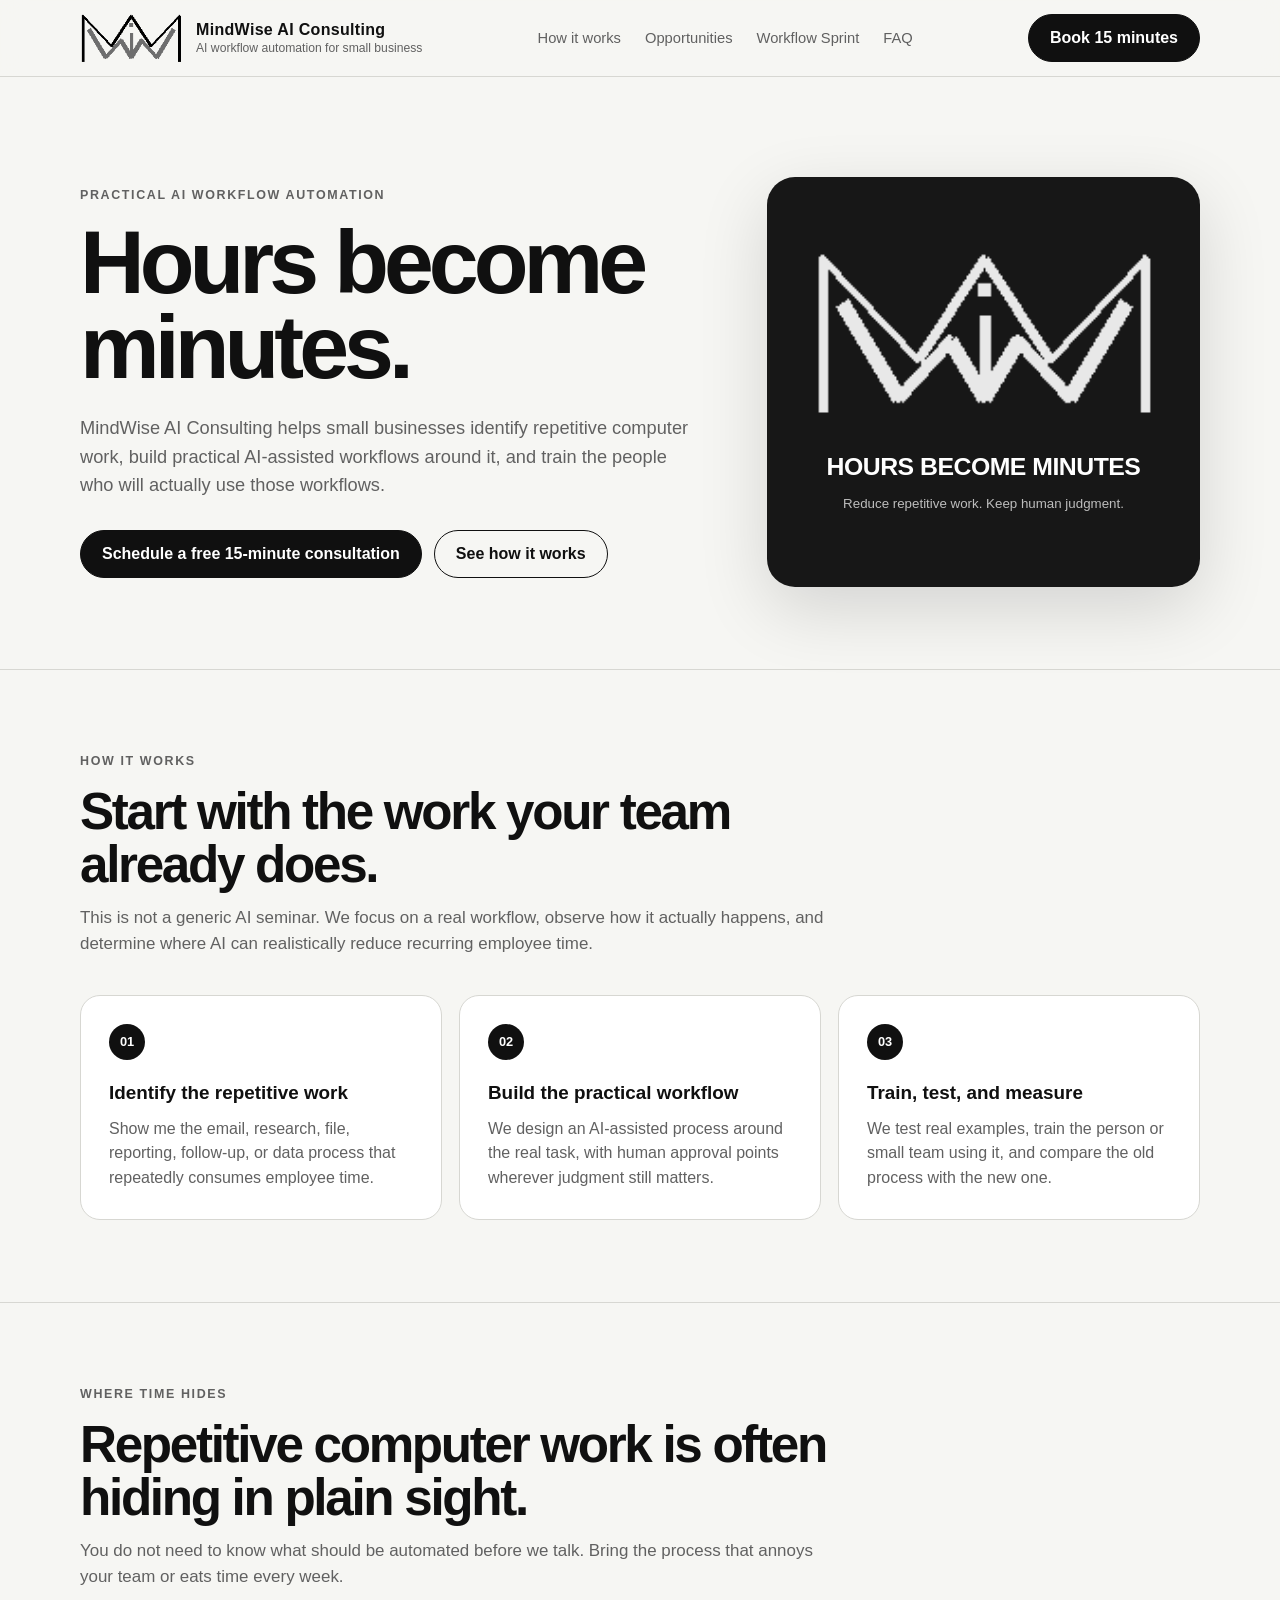
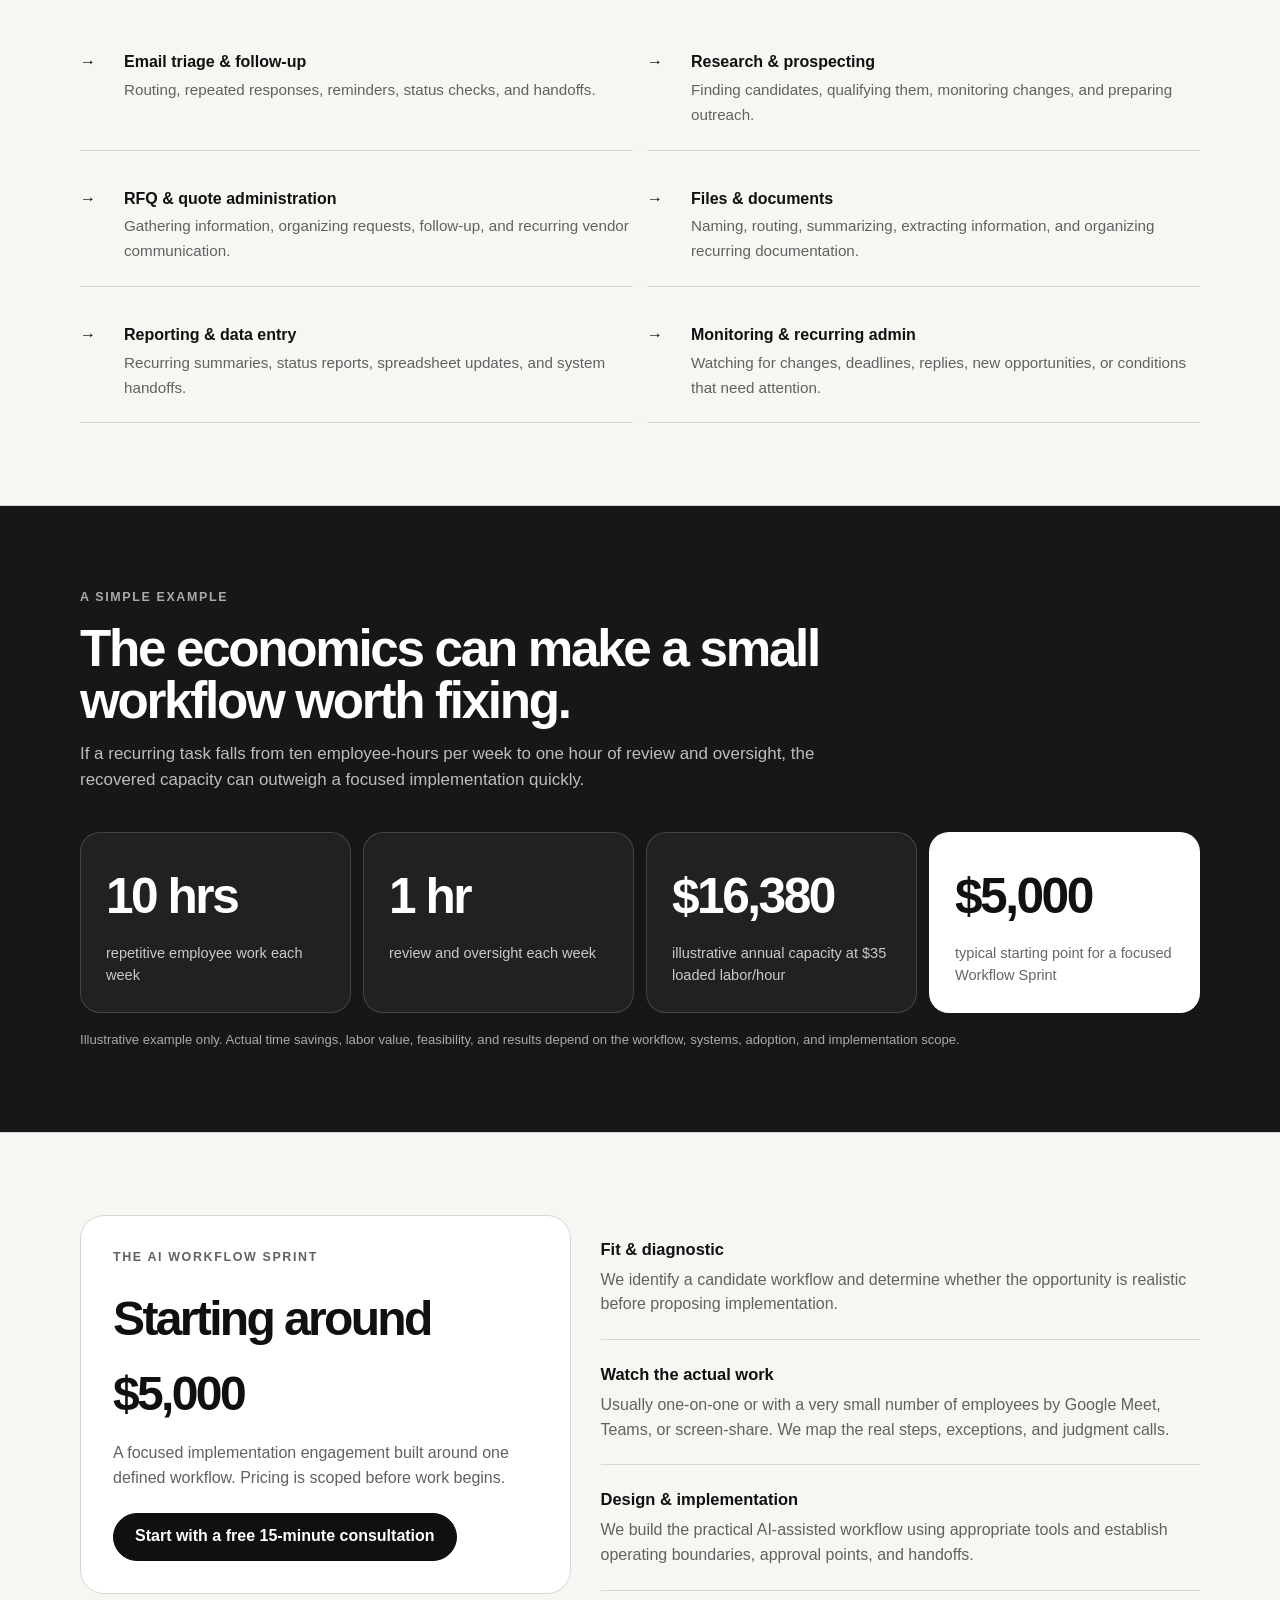
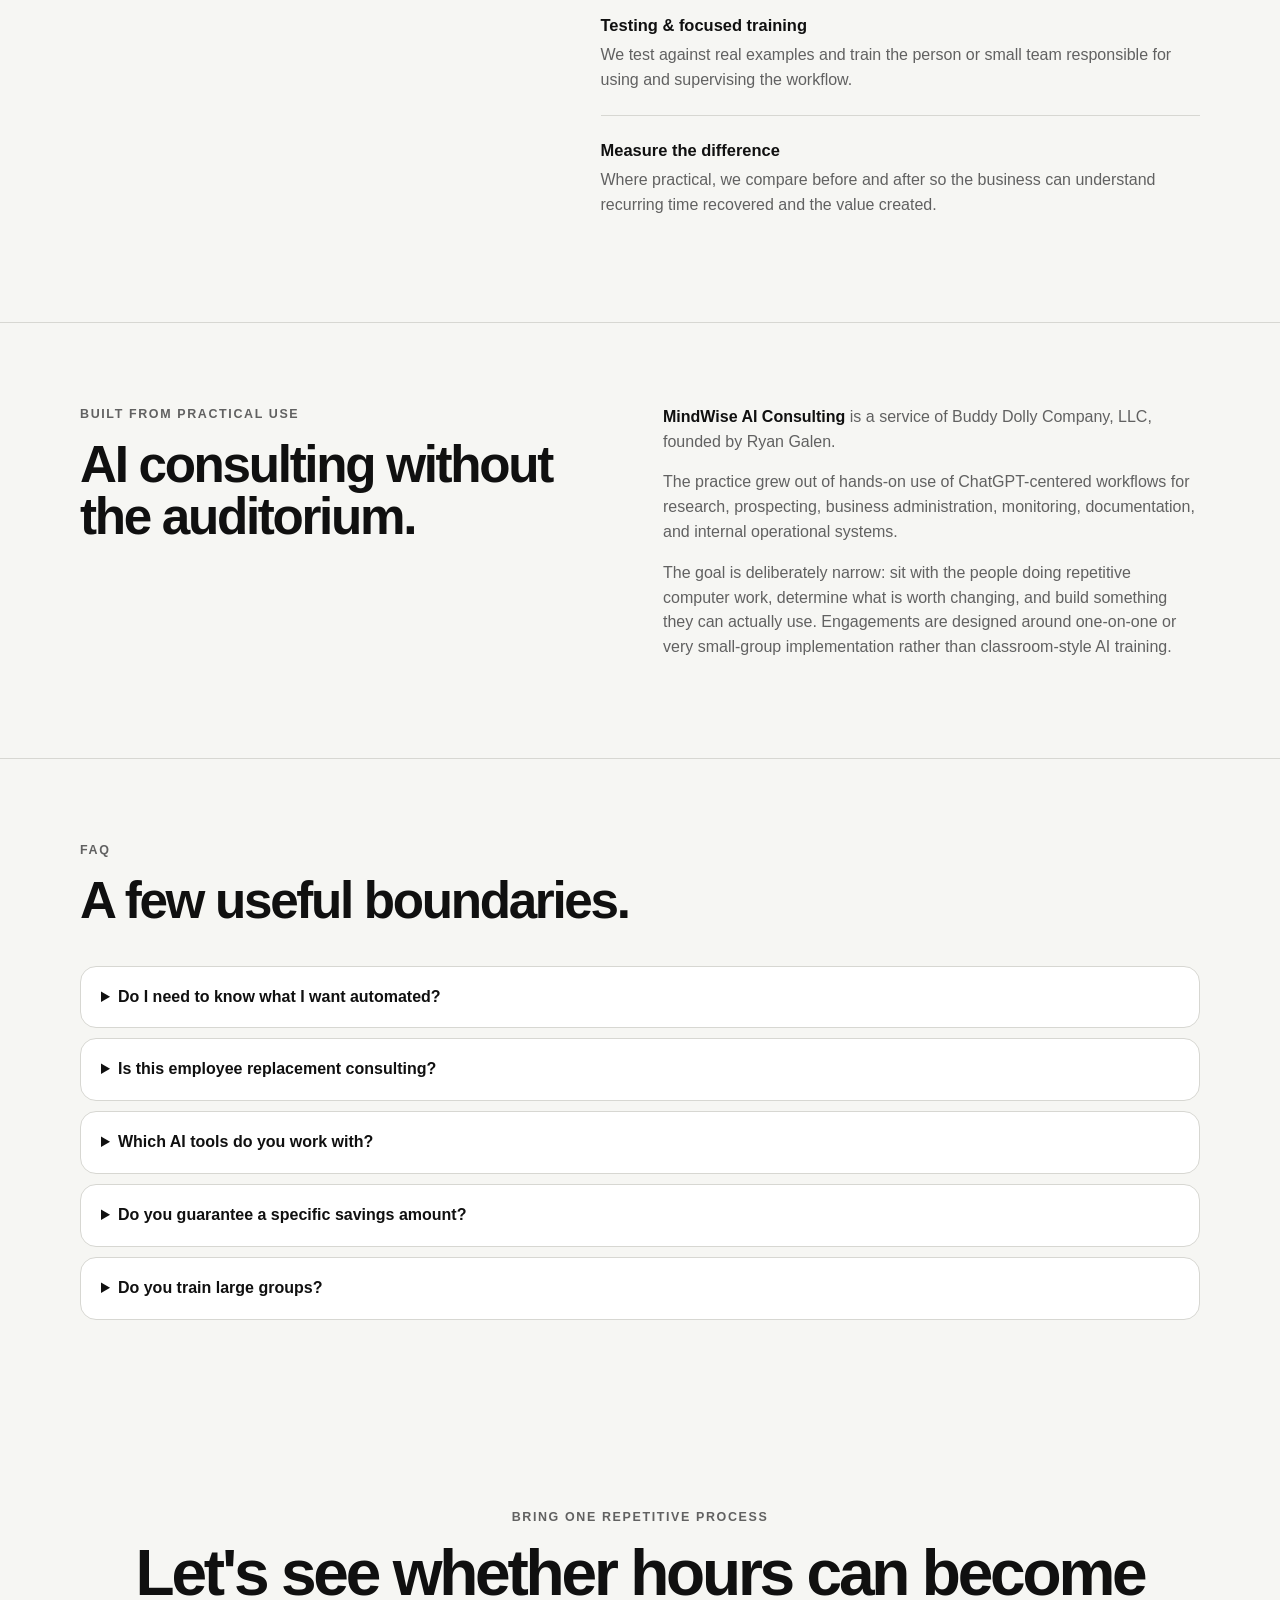
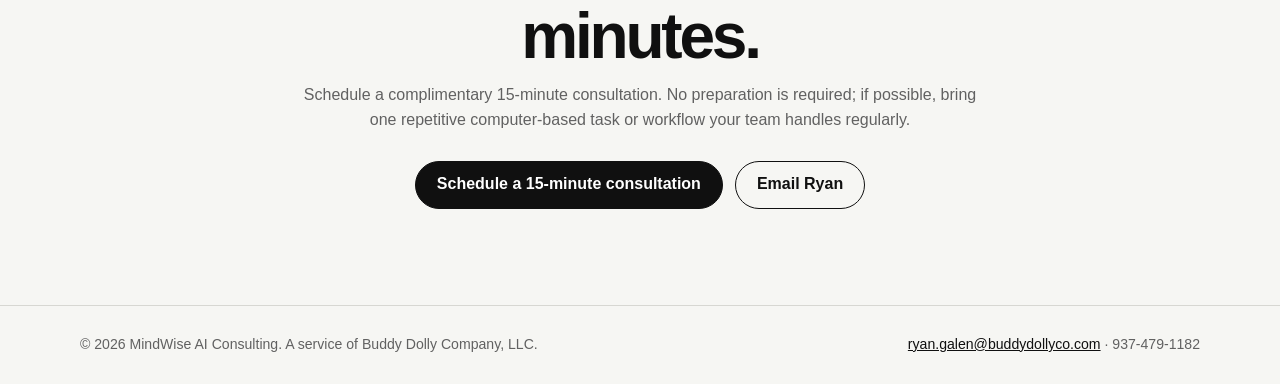
==== mindwise/index.html @ e7e7462f "Add MindWise AI Consulting landing page" ====
<!DOCTYPE html>
<html lang="en">
<head>
  <meta charset="UTF-8" />
  <meta name="viewport" content="width=device-width, initial-scale=1.0" />
  <title>MindWise AI Consulting | AI Workflow Automation</title>
  <meta name="description" content="MindWise AI Consulting helps small businesses reduce time spent on repetitive computer work with practical AI-assisted workflows, one-on-one implementation, and focused training." />
  <meta name="robots" content="index,follow" />
  <link rel="canonical" href="https://buddydollyco.com/mindwise/" />
  <style>
    :root {
      --bg: #f6f6f3;
      --paper: #ffffff;
      --ink: #101010;
      --muted: #616161;
      --soft: #ecece8;
      --line: #d7d7d2;
      --dark: #171717;
      --max: 1120px;
    }

    * { box-sizing: border-box; margin: 0; padding: 0; }
    html { scroll-behavior: smooth; }
    body {
      font-family: Arial, Helvetica, sans-serif;
      background: var(--bg);
      color: var(--ink);
      line-height: 1.55;
    }
    a { color: inherit; }
    .container { width: min(92%, var(--max)); margin: 0 auto; }

    header {
      position: sticky;
      top: 0;
      z-index: 20;
      background: rgba(246,246,243,.93);
      backdrop-filter: blur(12px);
      border-bottom: 1px solid var(--line);
    }
    .nav {
      min-height: 76px;
      display: flex;
      align-items: center;
      justify-content: space-between;
      gap: 28px;
    }
    .brand {
      display: flex;
      align-items: center;
      gap: 14px;
      text-decoration: none;
    }
    .brand img { width: 102px; height: auto; display: block; }
    .brand-copy { line-height: 1.08; }
    .brand-copy strong { display: block; font-size: 1rem; letter-spacing: .02em; }
    .brand-copy span { color: var(--muted); font-size: .76rem; }
    nav { display: flex; gap: 24px; align-items: center; }
    nav a { text-decoration: none; color: var(--muted); font-size: .92rem; }
    nav a:hover { color: var(--ink); }

    .button {
      display: inline-flex;
      align-items: center;
      justify-content: center;
      min-height: 48px;
      padding: 0 21px;
      border-radius: 999px;
      text-decoration: none;
      font-weight: 700;
      border: 1px solid var(--ink);
      transition: .18s ease;
    }
    .button.primary { background: var(--ink); color: #fff; }
    .button.primary:hover { background: #303030; }
    .button.secondary { background: transparent; color: var(--ink); }
    .button.secondary:hover { background: var(--soft); }

    .hero { padding: 100px 0 82px; }
    .hero-grid {
      display: grid;
      grid-template-columns: 1.18fr .82fr;
      gap: 64px;
      align-items: center;
    }
    .eyebrow {
      text-transform: uppercase;
      letter-spacing: .13em;
      font-size: .78rem;
      font-weight: 800;
      color: var(--muted);
      margin-bottom: 15px;
    }
    h1 {
      font-size: clamp(3rem, 7vw, 6.2rem);
      line-height: .95;
      letter-spacing: -.055em;
      max-width: 850px;
      margin-bottom: 24px;
    }
    .hero-copy {
      font-size: 1.14rem;
      color: var(--muted);
      max-width: 690px;
      margin-bottom: 31px;
    }
    .actions { display: flex; gap: 12px; flex-wrap: wrap; }

    .mark-panel {
      background: var(--dark);
      border-radius: 28px;
      min-height: 410px;
      display: flex;
      flex-direction: column;
      justify-content: center;
      align-items: center;
      padding: 46px;
      color: white;
      text-align: center;
      box-shadow: 0 22px 70px rgba(0,0,0,.14);
    }
    .mark-panel img {
      width: min(100%, 360px);
      filter: brightness(0) invert(1);
      opacity: .9;
      margin-bottom: 28px;
    }
    .mark-panel .tagline { font-size: 1.55rem; font-weight: 800; letter-spacing: -.02em; }
    .mark-panel small { margin-top: 8px; color: #bdbdbd; }

    section { padding: 82px 0; border-top: 1px solid var(--line); }
    .section-head { max-width: 760px; margin-bottom: 38px; }
    .section-head h2 {
      font-size: clamp(2rem, 4vw, 3.55rem);
      line-height: 1.02;
      letter-spacing: -.045em;
      margin-bottom: 14px;
    }
    .section-head p { color: var(--muted); font-size: 1.06rem; }

    .cards { display: grid; grid-template-columns: repeat(3, 1fr); gap: 17px; }
    .card {
      background: var(--paper);
      border: 1px solid var(--line);
      border-radius: 20px;
      padding: 28px;
    }
    .num {
      display: inline-flex;
      width: 36px;
      height: 36px;
      align-items: center;
      justify-content: center;
      border-radius: 50%;
      background: var(--ink);
      color: #fff;
      font-size: .8rem;
      font-weight: 800;
      margin-bottom: 18px;
    }
    .card h3 { font-size: 1.18rem; margin-bottom: 9px; }
    .card p { color: var(--muted); }

    .workflow-grid { display: grid; grid-template-columns: repeat(2, 1fr); gap: 14px; }
    .workflow-item {
      padding: 22px 0;
      border-bottom: 1px solid var(--line);
      display: grid;
      grid-template-columns: 32px 1fr;
      gap: 12px;
    }
    .workflow-item strong { display: block; margin-bottom: 3px; }
    .workflow-item span { color: var(--muted); font-size: .95rem; }

    .roi {
      background: var(--dark);
      color: #fff;
    }
    .roi .section-head p { color: #bdbdbd; }
    .roi-grid { display: grid; grid-template-columns: repeat(4, 1fr); gap: 12px; }
    .metric {
      border: 1px solid rgba(255,255,255,.16);
      background: rgba(255,255,255,.045);
      border-radius: 20px;
      padding: 25px;
    }
    .metric .big { font-size: clamp(2rem, 4vw, 3.1rem); font-weight: 800; letter-spacing: -.05em; }
    .metric .label { color: #c9c9c9; margin-top: 7px; font-size: .91rem; }
    .metric.cost { background: #fff; color: #111; }
    .metric.cost .label { color: #666; }
    .roi-note { margin-top: 17px; color: #a9a9a9; font-size: .82rem; }

    .offer-grid { display: grid; grid-template-columns: .9fr 1.1fr; gap: 30px; align-items: start; }
    .price-card {
      background: var(--paper);
      border: 1px solid var(--line);
      border-radius: 24px;
      padding: 32px;
      position: sticky;
      top: 105px;
    }
    .price-card .price { font-size: 3rem; font-weight: 800; letter-spacing: -.055em; }
    .price-card p { color: var(--muted); margin: 10px 0 22px; }
    .deliverables { display: grid; gap: 0; }
    .deliverable { padding: 22px 0; border-bottom: 1px solid var(--line); }
    .deliverable:last-child { border-bottom: 0; }
    .deliverable h3 { font-size: 1.03rem; margin-bottom: 5px; }
    .deliverable p { color: var(--muted); }

    .about {
      display: grid;
      grid-template-columns: 1fr 1fr;
      gap: 46px;
      align-items: start;
    }
    .about p { color: var(--muted); margin-bottom: 16px; }
    .about strong { color: var(--ink); }

    details {
      background: var(--paper);
      border: 1px solid var(--line);
      border-radius: 16px;
      padding: 18px 20px;
      margin-bottom: 10px;
    }
    summary { cursor: pointer; font-weight: 700; }
    details p { color: var(--muted); padding-top: 12px; }

    .cta {
      text-align: center;
      padding: 96px 0;
    }
    .cta h2 {
      font-size: clamp(2.5rem, 5vw, 4.5rem);
      line-height: .98;
      letter-spacing: -.05em;
      margin-bottom: 16px;
    }
    .cta p { color: var(--muted); max-width: 680px; margin: 0 auto 28px; }

    footer {
      border-top: 1px solid var(--line);
      padding: 28px 0;
      color: var(--muted);
      font-size: .88rem;
    }
    .footer-row { display: flex; justify-content: space-between; gap: 18px; flex-wrap: wrap; }
    .footer-row a { color: var(--ink); }

    @media (max-width: 860px) {
      nav { display: none; }
      .hero-grid, .offer-grid, .about { grid-template-columns: 1fr; }
      .cards { grid-template-columns: 1fr; }
      .workflow-grid { grid-template-columns: 1fr; }
      .roi-grid { grid-template-columns: repeat(2,1fr); }
      .mark-panel { min-height: 300px; }
      .price-card { position: static; }
    }
    @media (max-width: 520px) {
      .brand img { width: 82px; }
      .brand-copy span { display: none; }
      .hero { padding-top: 68px; }
      .roi-grid { grid-template-columns: 1fr; }
    }
  </style>
</head>
<body>
  <header>
    <div class="container nav">
      <a class="brand" href="#top" aria-label="MindWise AI Consulting home">
        <img src="mindwise-signature-logo.png" alt="MindWise AI logo" />
        <span class="brand-copy"><strong>MindWise AI Consulting</strong><span>AI workflow automation for small business</span></span>
      </a>
      <nav aria-label="MindWise navigation">
        <a href="#how">How it works</a>
        <a href="#opportunities">Opportunities</a>
        <a href="#sprint">Workflow Sprint</a>
        <a href="#faq">FAQ</a>
      </nav>
      <a class="button primary" href="https://calendar.app.google/QJQ5iY7KBze9aMEN8">Book 15 minutes</a>
    </div>
  </header>

  <main id="top">
    <div class="hero">
      <div class="container hero-grid">
        <div>
          <div class="eyebrow">Practical AI workflow automation</div>
          <h1>Hours become minutes.</h1>
          <p class="hero-copy">
            MindWise AI Consulting helps small businesses identify repetitive computer work, build practical AI-assisted workflows around it, and train the people who will actually use those workflows.
          </p>
          <div class="actions">
            <a class="button primary" href="https://calendar.app.google/QJQ5iY7KBze9aMEN8">Schedule a free 15-minute consultation</a>
            <a class="button secondary" href="#how">See how it works</a>
          </div>
        </div>
        <aside class="mark-panel" aria-label="MindWise brand statement">
          <img src="mindwise-signature-logo.png" alt="MindWise geometric mark" />
          <div class="tagline">HOURS BECOME MINUTES</div>
          <small>Reduce repetitive work. Keep human judgment.</small>
        </aside>
      </div>
    </div>

    <section id="how">
      <div class="container">
        <div class="section-head">
          <div class="eyebrow">How it works</div>
          <h2>Start with the work your team already does.</h2>
          <p>This is not a generic AI seminar. We focus on a real workflow, observe how it actually happens, and determine where AI can realistically reduce recurring employee time.</p>
        </div>
        <div class="cards">
          <article class="card">
            <span class="num">01</span>
            <h3>Identify the repetitive work</h3>
            <p>Show me the email, research, file, reporting, follow-up, or data process that repeatedly consumes employee time.</p>
          </article>
          <article class="card">
            <span class="num">02</span>
            <h3>Build the practical workflow</h3>
            <p>We design an AI-assisted process around the real task, with human approval points wherever judgment still matters.</p>
          </article>
          <article class="card">
            <span class="num">03</span>
            <h3>Train, test, and measure</h3>
            <p>We test real examples, train the person or small team using it, and compare the old process with the new one.</p>
          </article>
        </div>
      </div>
    </section>

    <section id="opportunities">
      <div class="container">
        <div class="section-head">
          <div class="eyebrow">Where time hides</div>
          <h2>Repetitive computer work is often hiding in plain sight.</h2>
          <p>You do not need to know what should be automated before we talk. Bring the process that annoys your team or eats time every week.</p>
        </div>
        <div class="workflow-grid">
          <div class="workflow-item"><b>→</b><div><strong>Email triage & follow-up</strong><span>Routing, repeated responses, reminders, status checks, and handoffs.</span></div></div>
          <div class="workflow-item"><b>→</b><div><strong>Research & prospecting</strong><span>Finding candidates, qualifying them, monitoring changes, and preparing outreach.</span></div></div>
          <div class="workflow-item"><b>→</b><div><strong>RFQ & quote administration</strong><span>Gathering information, organizing requests, follow-up, and recurring vendor communication.</span></div></div>
          <div class="workflow-item"><b>→</b><div><strong>Files & documents</strong><span>Naming, routing, summarizing, extracting information, and organizing recurring documentation.</span></div></div>
          <div class="workflow-item"><b>→</b><div><strong>Reporting & data entry</strong><span>Recurring summaries, status reports, spreadsheet updates, and system handoffs.</span></div></div>
          <div class="workflow-item"><b>→</b><div><strong>Monitoring & recurring admin</strong><span>Watching for changes, deadlines, replies, new opportunities, or conditions that need attention.</span></div></div>
        </div>
      </div>
    </section>

    <section class="roi" aria-label="Illustrative workflow economics">
      <div class="container">
        <div class="section-head">
          <div class="eyebrow" style="color:#aaa">A simple example</div>
          <h2>The economics can make a small workflow worth fixing.</h2>
          <p>If a recurring task falls from ten employee-hours per week to one hour of review and oversight, the recovered capacity can outweigh a focused implementation quickly.</p>
        </div>
        <div class="roi-grid">
          <div class="metric"><div class="big">10 hrs</div><div class="label">repetitive employee work each week</div></div>
          <div class="metric"><div class="big">1 hr</div><div class="label">review and oversight each week</div></div>
          <div class="metric"><div class="big">$16,380</div><div class="label">illustrative annual capacity at $35 loaded labor/hour</div></div>
          <div class="metric cost"><div class="big">$5,000</div><div class="label">typical starting point for a focused Workflow Sprint</div></div>
        </div>
        <div class="roi-note">Illustrative example only. Actual time savings, labor value, feasibility, and results depend on the workflow, systems, adoption, and implementation scope.</div>
      </div>
    </section>

    <section id="sprint">
      <div class="container offer-grid">
        <div class="price-card">
          <div class="eyebrow">The AI Workflow Sprint</div>
          <div class="price">Starting around $5,000</div>
          <p>A focused implementation engagement built around one defined workflow. Pricing is scoped before work begins.</p>
          <a class="button primary" href="https://calendar.app.google/QJQ5iY7KBze9aMEN8">Start with a free 15-minute consultation</a>
        </div>
        <div class="deliverables">
          <div class="deliverable"><h3>Fit & diagnostic</h3><p>We identify a candidate workflow and determine whether the opportunity is realistic before proposing implementation.</p></div>
          <div class="deliverable"><h3>Watch the actual work</h3><p>Usually one-on-one or with a very small number of employees by Google Meet, Teams, or screen-share. We map the real steps, exceptions, and judgment calls.</p></div>
          <div class="deliverable"><h3>Design & implementation</h3><p>We build the practical AI-assisted workflow using appropriate tools and establish operating boundaries, approval points, and handoffs.</p></div>
          <div class="deliverable"><h3>Testing & focused training</h3><p>We test against real examples and train the person or small team responsible for using and supervising the workflow.</p></div>
          <div class="deliverable"><h3>Measure the difference</h3><p>Where practical, we compare before and after so the business can understand recurring time recovered and the value created.</p></div>
        </div>
      </div>
    </section>

    <section>
      <div class="container about">
        <div class="section-head">
          <div class="eyebrow">Built from practical use</div>
          <h2>AI consulting without the auditorium.</h2>
        </div>
        <div>
          <p><strong>MindWise AI Consulting</strong> is a service of Buddy Dolly Company, LLC, founded by Ryan Galen.</p>
          <p>The practice grew out of hands-on use of ChatGPT-centered workflows for research, prospecting, business administration, monitoring, documentation, and internal operational systems.</p>
          <p>The goal is deliberately narrow: sit with the people doing repetitive computer work, determine what is worth changing, and build something they can actually use. Engagements are designed around one-on-one or very small-group implementation rather than classroom-style AI training.</p>
        </div>
      </div>
    </section>

    <section id="faq">
      <div class="container">
        <div class="section-head">
          <div class="eyebrow">FAQ</div>
          <h2>A few useful boundaries.</h2>
        </div>
        <details><summary>Do I need to know what I want automated?</summary><p>No. A good starting point is simply a recurring computer-based task that consumes more employee time than it should. The initial consultation is meant to determine whether there is a realistic opportunity.</p></details>
        <details><summary>Is this employee replacement consulting?</summary><p>The focus is reducing repetitive computer work and recovering employee capacity. Human judgment, approvals, relationship management, and exception handling stay with people wherever they are needed.</p></details>
        <details><summary>Which AI tools do you work with?</summary><p>Current implementations are centered on ChatGPT and compatible business tools. Fit depends on your existing systems, access, security requirements, and the workflow itself.</p></details>
        <details><summary>Do you guarantee a specific savings amount?</summary><p>No. Any savings or ROI examples are illustrative until an actual workflow is observed and measured. Feasibility and results vary by process, software, adoption, and business conditions.</p></details>
        <details><summary>Do you train large groups?</summary><p>That is not the current service model. MindWise engagements are designed around hands-on implementation with an owner, department lead, individual employee, or very small team.</p></details>
      </div>
    </section>

    <div class="cta">
      <div class="container">
        <div class="eyebrow">Bring one repetitive process</div>
        <h2>Let's see whether hours can become minutes.</h2>
        <p>Schedule a complimentary 15-minute consultation. No preparation is required; if possible, bring one repetitive computer-based task or workflow your team handles regularly.</p>
        <div class="actions" style="justify-content:center">
          <a class="button primary" href="https://calendar.app.google/QJQ5iY7KBze9aMEN8">Schedule a 15-minute consultation</a>
          <a class="button secondary" href="mailto:ryan.galen@buddydollyco.com?subject=MindWise%20AI%20Consultation">Email Ryan</a>
        </div>
      </div>
    </div>
  </main>

  <footer>
    <div class="container footer-row">
      <span>© 2026 MindWise AI Consulting. A service of Buddy Dolly Company, LLC.</span>
      <span><a href="mailto:ryan.galen@buddydollyco.com">ryan.galen@buddydollyco.com</a> · 937-479-1182</span>
    </div>
  </footer>
</body>
</html>
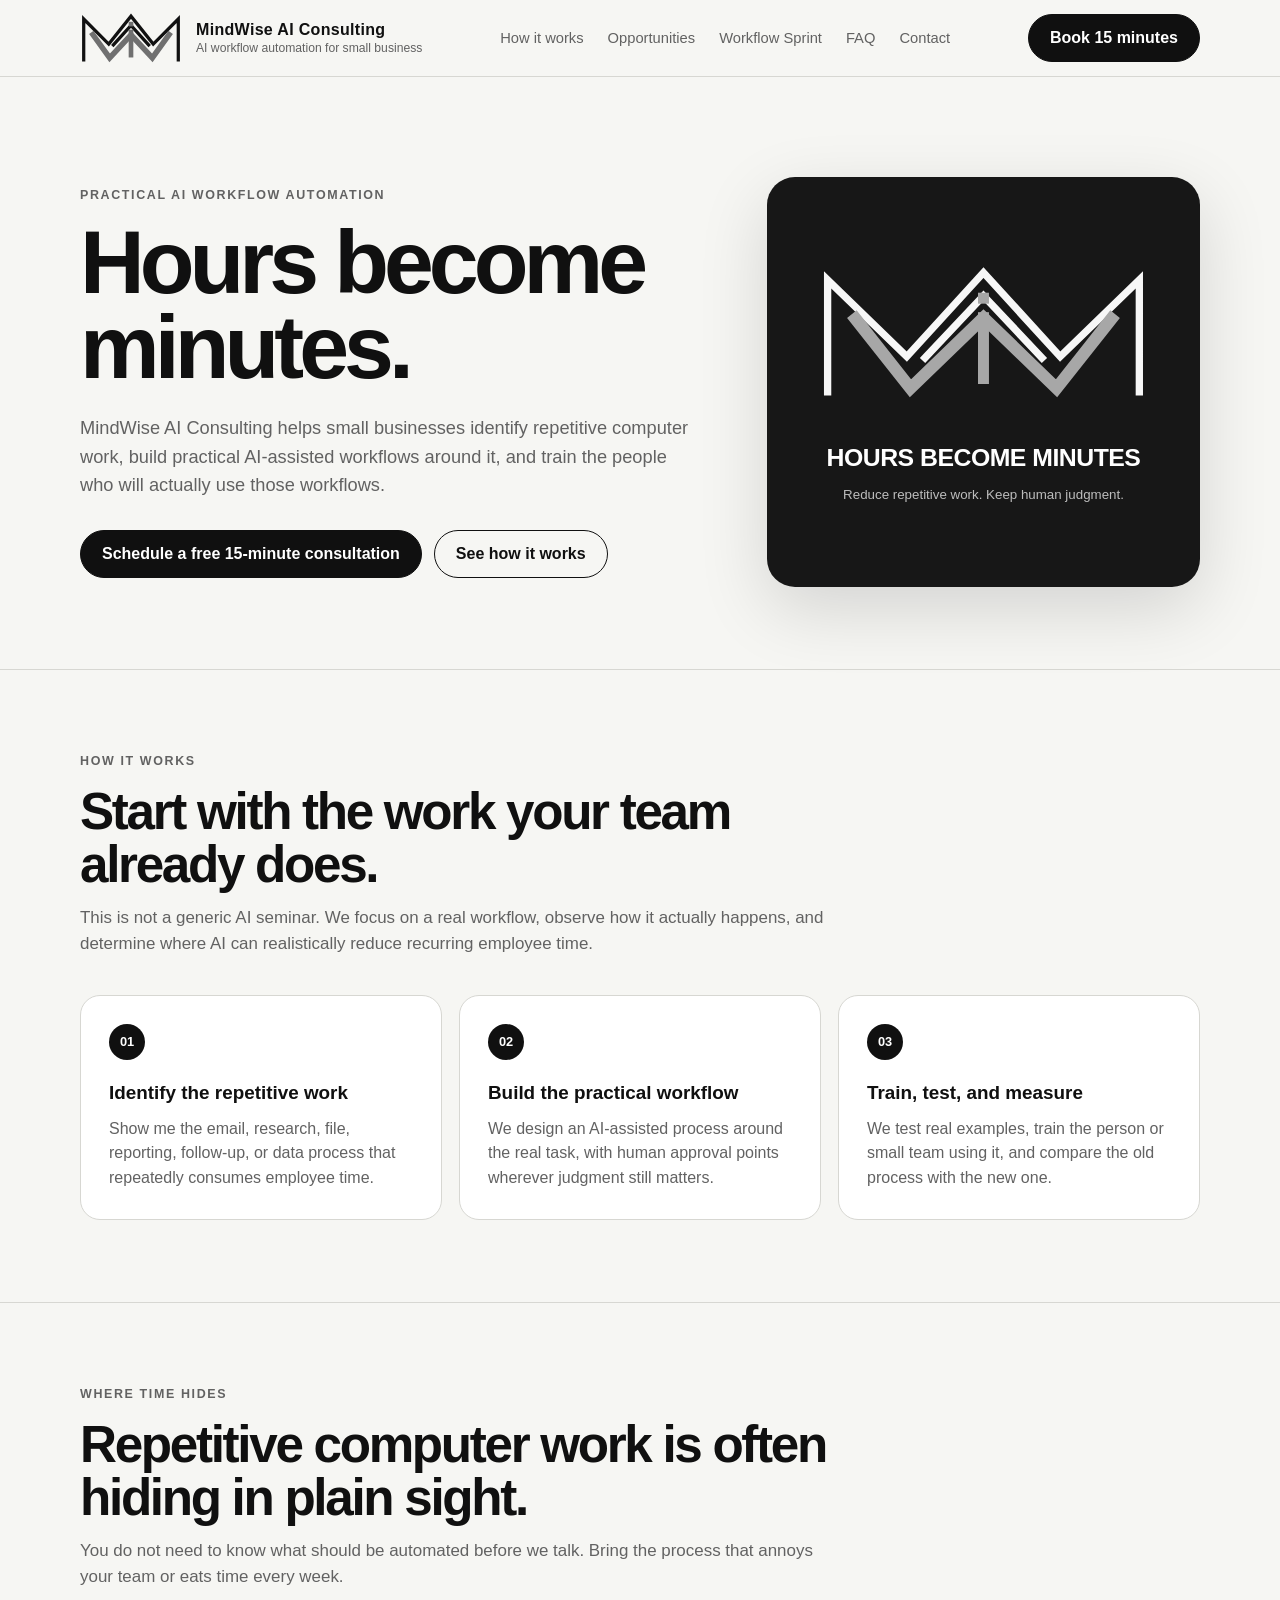
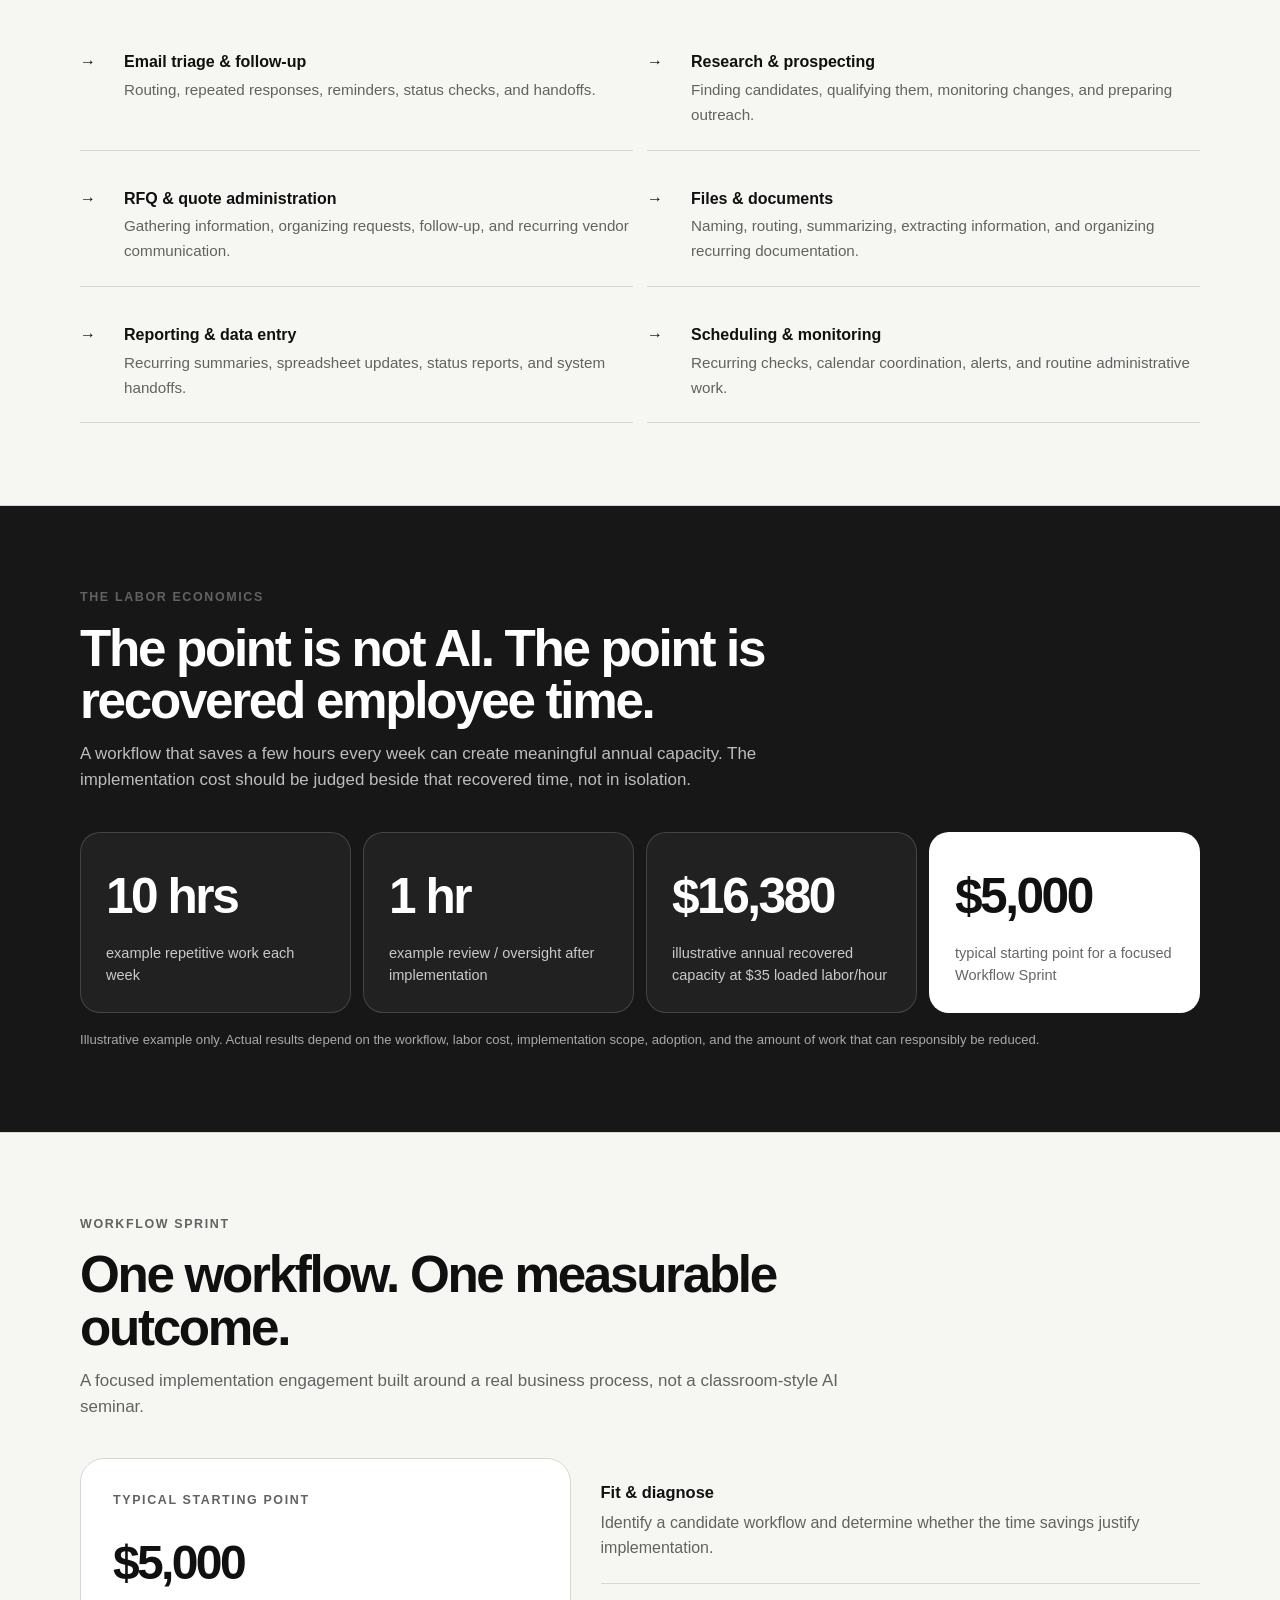
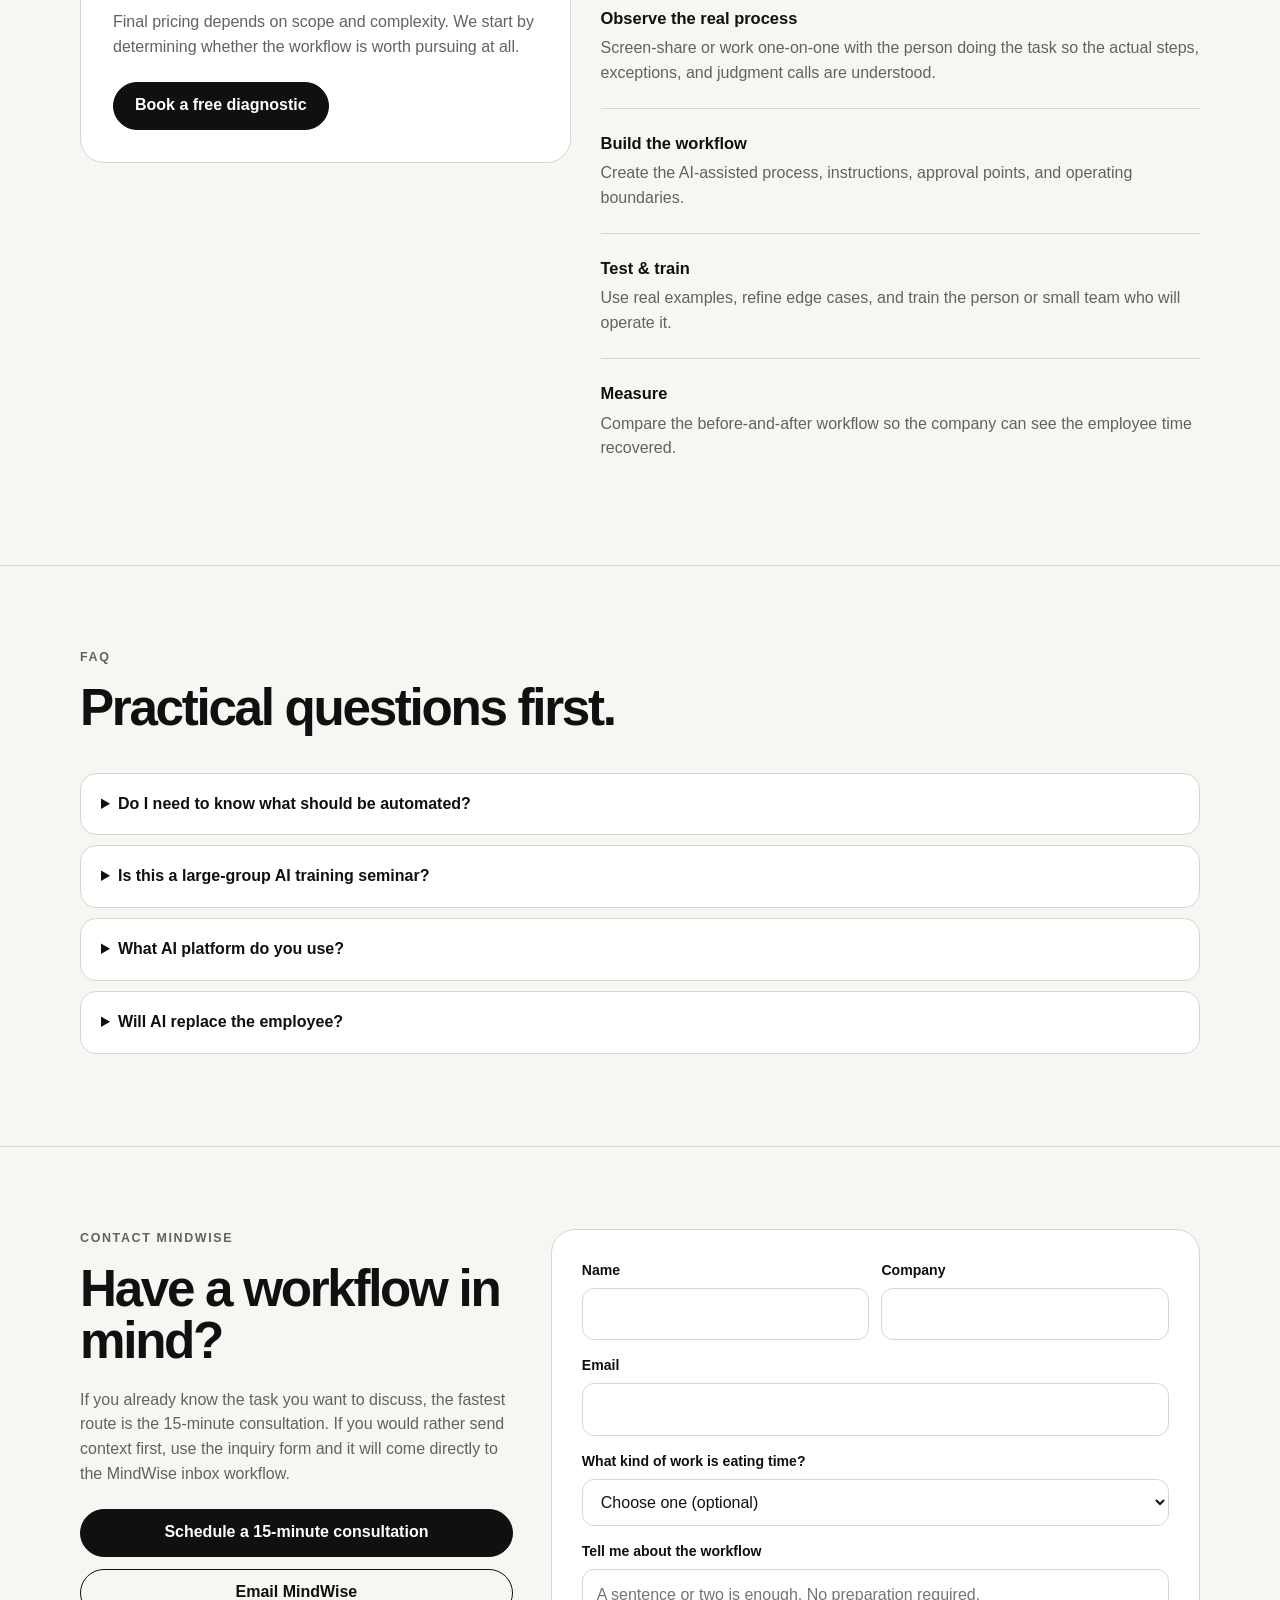
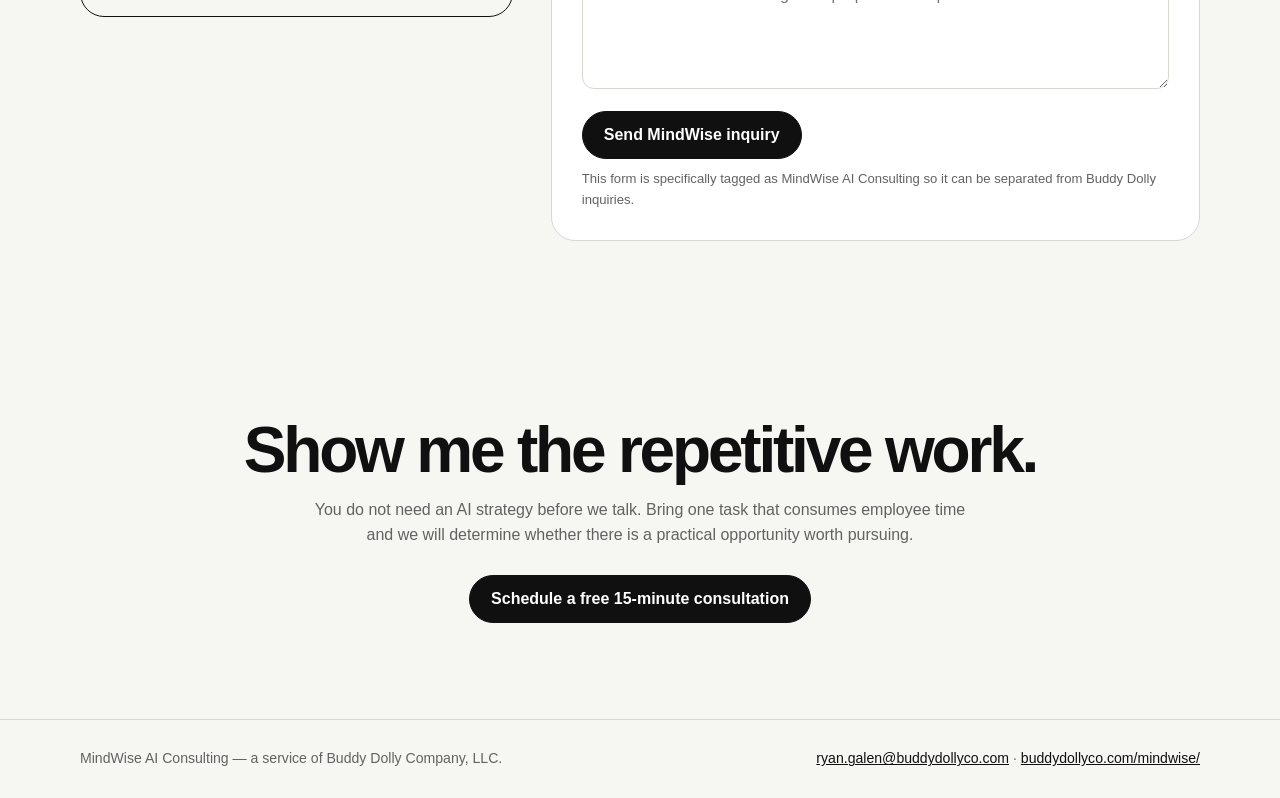
==== commit 7c26f942: "Refine MindWise logo and add inquiry form" ====
--- a/mindwise/index.html
+++ b/mindwise/index.html
@@ -4,431 +4,110 @@
   <meta charset="UTF-8" />
   <meta name="viewport" content="width=device-width, initial-scale=1.0" />
   <title>MindWise AI Consulting | AI Workflow Automation</title>
-  <meta name="description" content="MindWise AI Consulting helps small businesses reduce time spent on repetitive computer work with practical AI-assisted workflows, one-on-one implementation, and focused training." />
+  <meta name="description" content="MindWise AI Consulting helps small businesses reduce time spent on repetitive computer work with practical AI-assisted workflows, focused implementation, and one-on-one training." />
   <meta name="robots" content="index,follow" />
   <link rel="canonical" href="https://buddydollyco.com/mindwise/" />
   <style>
-    :root {
-      --bg: #f6f6f3;
-      --paper: #ffffff;
-      --ink: #101010;
-      --muted: #616161;
-      --soft: #ecece8;
-      --line: #d7d7d2;
-      --dark: #171717;
-      --max: 1120px;
-    }
-
-    * { box-sizing: border-box; margin: 0; padding: 0; }
-    html { scroll-behavior: smooth; }
-    body {
-      font-family: Arial, Helvetica, sans-serif;
-      background: var(--bg);
-      color: var(--ink);
-      line-height: 1.55;
-    }
-    a { color: inherit; }
-    .container { width: min(92%, var(--max)); margin: 0 auto; }
-
-    header {
-      position: sticky;
-      top: 0;
-      z-index: 20;
-      background: rgba(246,246,243,.93);
-      backdrop-filter: blur(12px);
-      border-bottom: 1px solid var(--line);
-    }
-    .nav {
-      min-height: 76px;
-      display: flex;
-      align-items: center;
-      justify-content: space-between;
-      gap: 28px;
-    }
-    .brand {
-      display: flex;
-      align-items: center;
-      gap: 14px;
-      text-decoration: none;
-    }
-    .brand img { width: 102px; height: auto; display: block; }
-    .brand-copy { line-height: 1.08; }
-    .brand-copy strong { display: block; font-size: 1rem; letter-spacing: .02em; }
-    .brand-copy span { color: var(--muted); font-size: .76rem; }
-    nav { display: flex; gap: 24px; align-items: center; }
-    nav a { text-decoration: none; color: var(--muted); font-size: .92rem; }
-    nav a:hover { color: var(--ink); }
-
-    .button {
-      display: inline-flex;
-      align-items: center;
-      justify-content: center;
-      min-height: 48px;
-      padding: 0 21px;
-      border-radius: 999px;
-      text-decoration: none;
-      font-weight: 700;
-      border: 1px solid var(--ink);
-      transition: .18s ease;
-    }
-    .button.primary { background: var(--ink); color: #fff; }
-    .button.primary:hover { background: #303030; }
-    .button.secondary { background: transparent; color: var(--ink); }
-    .button.secondary:hover { background: var(--soft); }
-
-    .hero { padding: 100px 0 82px; }
-    .hero-grid {
-      display: grid;
-      grid-template-columns: 1.18fr .82fr;
-      gap: 64px;
-      align-items: center;
-    }
-    .eyebrow {
-      text-transform: uppercase;
-      letter-spacing: .13em;
-      font-size: .78rem;
-      font-weight: 800;
-      color: var(--muted);
-      margin-bottom: 15px;
-    }
-    h1 {
-      font-size: clamp(3rem, 7vw, 6.2rem);
-      line-height: .95;
-      letter-spacing: -.055em;
-      max-width: 850px;
-      margin-bottom: 24px;
-    }
-    .hero-copy {
-      font-size: 1.14rem;
-      color: var(--muted);
-      max-width: 690px;
-      margin-bottom: 31px;
-    }
-    .actions { display: flex; gap: 12px; flex-wrap: wrap; }
-
-    .mark-panel {
-      background: var(--dark);
-      border-radius: 28px;
-      min-height: 410px;
-      display: flex;
-      flex-direction: column;
-      justify-content: center;
-      align-items: center;
-      padding: 46px;
-      color: white;
-      text-align: center;
-      box-shadow: 0 22px 70px rgba(0,0,0,.14);
-    }
-    .mark-panel img {
-      width: min(100%, 360px);
-      filter: brightness(0) invert(1);
-      opacity: .9;
-      margin-bottom: 28px;
-    }
-    .mark-panel .tagline { font-size: 1.55rem; font-weight: 800; letter-spacing: -.02em; }
-    .mark-panel small { margin-top: 8px; color: #bdbdbd; }
-
-    section { padding: 82px 0; border-top: 1px solid var(--line); }
-    .section-head { max-width: 760px; margin-bottom: 38px; }
-    .section-head h2 {
-      font-size: clamp(2rem, 4vw, 3.55rem);
-      line-height: 1.02;
-      letter-spacing: -.045em;
-      margin-bottom: 14px;
-    }
-    .section-head p { color: var(--muted); font-size: 1.06rem; }
-
-    .cards { display: grid; grid-template-columns: repeat(3, 1fr); gap: 17px; }
-    .card {
-      background: var(--paper);
-      border: 1px solid var(--line);
-      border-radius: 20px;
-      padding: 28px;
-    }
-    .num {
-      display: inline-flex;
-      width: 36px;
-      height: 36px;
-      align-items: center;
-      justify-content: center;
-      border-radius: 50%;
-      background: var(--ink);
-      color: #fff;
-      font-size: .8rem;
-      font-weight: 800;
-      margin-bottom: 18px;
-    }
-    .card h3 { font-size: 1.18rem; margin-bottom: 9px; }
-    .card p { color: var(--muted); }
-
-    .workflow-grid { display: grid; grid-template-columns: repeat(2, 1fr); gap: 14px; }
-    .workflow-item {
-      padding: 22px 0;
-      border-bottom: 1px solid var(--line);
-      display: grid;
-      grid-template-columns: 32px 1fr;
-      gap: 12px;
-    }
-    .workflow-item strong { display: block; margin-bottom: 3px; }
-    .workflow-item span { color: var(--muted); font-size: .95rem; }
-
-    .roi {
-      background: var(--dark);
-      color: #fff;
-    }
-    .roi .section-head p { color: #bdbdbd; }
-    .roi-grid { display: grid; grid-template-columns: repeat(4, 1fr); gap: 12px; }
-    .metric {
-      border: 1px solid rgba(255,255,255,.16);
-      background: rgba(255,255,255,.045);
-      border-radius: 20px;
-      padding: 25px;
-    }
-    .metric .big { font-size: clamp(2rem, 4vw, 3.1rem); font-weight: 800; letter-spacing: -.05em; }
-    .metric .label { color: #c9c9c9; margin-top: 7px; font-size: .91rem; }
-    .metric.cost { background: #fff; color: #111; }
-    .metric.cost .label { color: #666; }
-    .roi-note { margin-top: 17px; color: #a9a9a9; font-size: .82rem; }
-
-    .offer-grid { display: grid; grid-template-columns: .9fr 1.1fr; gap: 30px; align-items: start; }
-    .price-card {
-      background: var(--paper);
-      border: 1px solid var(--line);
-      border-radius: 24px;
-      padding: 32px;
-      position: sticky;
-      top: 105px;
-    }
-    .price-card .price { font-size: 3rem; font-weight: 800; letter-spacing: -.055em; }
-    .price-card p { color: var(--muted); margin: 10px 0 22px; }
-    .deliverables { display: grid; gap: 0; }
-    .deliverable { padding: 22px 0; border-bottom: 1px solid var(--line); }
-    .deliverable:last-child { border-bottom: 0; }
-    .deliverable h3 { font-size: 1.03rem; margin-bottom: 5px; }
-    .deliverable p { color: var(--muted); }
-
-    .about {
-      display: grid;
-      grid-template-columns: 1fr 1fr;
-      gap: 46px;
-      align-items: start;
-    }
-    .about p { color: var(--muted); margin-bottom: 16px; }
-    .about strong { color: var(--ink); }
-
-    details {
-      background: var(--paper);
-      border: 1px solid var(--line);
-      border-radius: 16px;
-      padding: 18px 20px;
-      margin-bottom: 10px;
-    }
-    summary { cursor: pointer; font-weight: 700; }
-    details p { color: var(--muted); padding-top: 12px; }
-
-    .cta {
-      text-align: center;
-      padding: 96px 0;
-    }
-    .cta h2 {
-      font-size: clamp(2.5rem, 5vw, 4.5rem);
-      line-height: .98;
-      letter-spacing: -.05em;
-      margin-bottom: 16px;
-    }
-    .cta p { color: var(--muted); max-width: 680px; margin: 0 auto 28px; }
-
-    footer {
-      border-top: 1px solid var(--line);
-      padding: 28px 0;
-      color: var(--muted);
-      font-size: .88rem;
-    }
-    .footer-row { display: flex; justify-content: space-between; gap: 18px; flex-wrap: wrap; }
-    .footer-row a { color: var(--ink); }
-
-    @media (max-width: 860px) {
-      nav { display: none; }
-      .hero-grid, .offer-grid, .about { grid-template-columns: 1fr; }
-      .cards { grid-template-columns: 1fr; }
-      .workflow-grid { grid-template-columns: 1fr; }
-      .roi-grid { grid-template-columns: repeat(2,1fr); }
-      .mark-panel { min-height: 300px; }
-      .price-card { position: static; }
-    }
-    @media (max-width: 520px) {
-      .brand img { width: 82px; }
-      .brand-copy span { display: none; }
-      .hero { padding-top: 68px; }
-      .roi-grid { grid-template-columns: 1fr; }
-    }
+    :root{--bg:#f6f6f3;--paper:#fff;--ink:#101010;--muted:#626262;--soft:#ecece8;--line:#d7d7d2;--dark:#171717;--max:1120px}
+    *{box-sizing:border-box;margin:0;padding:0} html{scroll-behavior:smooth} body{font-family:Arial,Helvetica,sans-serif;background:var(--bg);color:var(--ink);line-height:1.55} a{color:inherit}.container{width:min(92%,var(--max));margin:0 auto}
+    header{position:sticky;top:0;z-index:20;background:rgba(246,246,243,.94);backdrop-filter:blur(12px);border-bottom:1px solid var(--line)}.nav{min-height:76px;display:flex;align-items:center;justify-content:space-between;gap:28px}.brand{display:flex;align-items:center;gap:14px;text-decoration:none}.brand-mark{width:102px;height:52px;display:block}.brand-copy{line-height:1.08}.brand-copy strong{display:block;font-size:1rem;letter-spacing:.02em}.brand-copy span{color:var(--muted);font-size:.76rem}nav{display:flex;gap:24px;align-items:center}nav a{text-decoration:none;color:var(--muted);font-size:.92rem}nav a:hover{color:var(--ink)}
+    .button{display:inline-flex;align-items:center;justify-content:center;min-height:48px;padding:0 21px;border-radius:999px;text-decoration:none;font-weight:700;border:1px solid var(--ink);transition:.18s ease;cursor:pointer;font-size:1rem}.button.primary{background:var(--ink);color:#fff}.button.primary:hover{background:#303030}.button.secondary{background:transparent;color:var(--ink)}.button.secondary:hover{background:var(--soft)}
+    .hero{padding:100px 0 82px}.hero-grid{display:grid;grid-template-columns:1.18fr .82fr;gap:64px;align-items:center}.eyebrow{text-transform:uppercase;letter-spacing:.13em;font-size:.78rem;font-weight:800;color:var(--muted);margin-bottom:15px}h1{font-size:clamp(3rem,7vw,6.2rem);line-height:.95;letter-spacing:-.055em;max-width:850px;margin-bottom:24px}.hero-copy{font-size:1.14rem;color:var(--muted);max-width:690px;margin-bottom:31px}.actions{display:flex;gap:12px;flex-wrap:wrap}
+    .mark-panel{background:var(--dark);border-radius:28px;min-height:410px;display:flex;flex-direction:column;justify-content:center;align-items:center;padding:46px;color:#fff;text-align:center;box-shadow:0 22px 70px rgba(0,0,0,.14)}.hero-mark{width:min(100%,360px);height:auto;margin-bottom:28px}.mark-panel .tagline{font-size:1.55rem;font-weight:800;letter-spacing:-.02em}.mark-panel small{margin-top:8px;color:#bdbdbd}
+    section{padding:82px 0;border-top:1px solid var(--line)}.section-head{max-width:760px;margin-bottom:38px}.section-head h2{font-size:clamp(2rem,4vw,3.55rem);line-height:1.02;letter-spacing:-.045em;margin-bottom:14px}.section-head p{color:var(--muted);font-size:1.06rem}.cards{display:grid;grid-template-columns:repeat(3,1fr);gap:17px}.card{background:var(--paper);border:1px solid var(--line);border-radius:20px;padding:28px}.num{display:inline-flex;width:36px;height:36px;align-items:center;justify-content:center;border-radius:50%;background:var(--ink);color:#fff;font-size:.8rem;font-weight:800;margin-bottom:18px}.card h3{font-size:1.18rem;margin-bottom:9px}.card p{color:var(--muted)}
+    .workflow-grid{display:grid;grid-template-columns:repeat(2,1fr);gap:14px}.workflow-item{padding:22px 0;border-bottom:1px solid var(--line);display:grid;grid-template-columns:32px 1fr;gap:12px}.workflow-item strong{display:block;margin-bottom:3px}.workflow-item span{color:var(--muted);font-size:.95rem}
+    .roi{background:var(--dark);color:#fff}.roi .section-head p{color:#bdbdbd}.roi-grid{display:grid;grid-template-columns:repeat(4,1fr);gap:12px}.metric{border:1px solid rgba(255,255,255,.16);background:rgba(255,255,255,.045);border-radius:20px;padding:25px}.metric .big{font-size:clamp(2rem,4vw,3.1rem);font-weight:800;letter-spacing:-.05em}.metric .label{color:#c9c9c9;margin-top:7px;font-size:.91rem}.metric.cost{background:#fff;color:#111}.metric.cost .label{color:#666}.roi-note{margin-top:17px;color:#a9a9a9;font-size:.82rem}
+    .offer-grid{display:grid;grid-template-columns:.9fr 1.1fr;gap:30px;align-items:start}.price-card{background:var(--paper);border:1px solid var(--line);border-radius:24px;padding:32px;position:sticky;top:105px}.price-card .price{font-size:3rem;font-weight:800;letter-spacing:-.055em}.price-card p{color:var(--muted);margin:10px 0 22px}.deliverables{display:grid}.deliverable{padding:22px 0;border-bottom:1px solid var(--line)}.deliverable:last-child{border-bottom:0}.deliverable h3{font-size:1.03rem;margin-bottom:5px}.deliverable p{color:var(--muted)}
+    details{background:var(--paper);border:1px solid var(--line);border-radius:16px;padding:18px 20px;margin-bottom:10px}summary{cursor:pointer;font-weight:700}details p{color:var(--muted);padding-top:12px}
+    .contact-grid{display:grid;grid-template-columns:.8fr 1.2fr;gap:38px;align-items:start}.contact-copy p{color:var(--muted);margin-bottom:22px}.contact-options{display:grid;gap:12px}.contact-form{background:var(--paper);border:1px solid var(--line);border-radius:24px;padding:30px}.contact-form label{display:block;font-weight:700;font-size:.88rem;margin:0 0 6px}.contact-form input,.contact-form textarea,.contact-form select{width:100%;border:1px solid var(--line);border-radius:12px;background:#fff;color:var(--ink);padding:13px 14px;font:inherit;margin-bottom:15px}.contact-form textarea{min-height:120px;resize:vertical}.form-row{display:grid;grid-template-columns:1fr 1fr;gap:12px}.form-note{font-size:.82rem;color:var(--muted);margin-top:10px}
+    .cta{text-align:center;padding:96px 0}.cta h2{font-size:clamp(2.5rem,5vw,4.5rem);line-height:.98;letter-spacing:-.05em;margin-bottom:16px}.cta p{color:var(--muted);max-width:680px;margin:0 auto 28px}footer{border-top:1px solid var(--line);padding:28px 0;color:var(--muted);font-size:.88rem}.footer-row{display:flex;justify-content:space-between;gap:18px;flex-wrap:wrap}.footer-row a{color:var(--ink)}
+    @media(max-width:860px){nav{display:none}.hero-grid,.offer-grid,.contact-grid{grid-template-columns:1fr}.cards{grid-template-columns:1fr}.workflow-grid{grid-template-columns:1fr}.roi-grid{grid-template-columns:repeat(2,1fr)}.mark-panel{min-height:300px}.price-card{position:static}}@media(max-width:520px){.brand-mark{width:82px}.brand-copy span{display:none}.hero{padding-top:68px}.roi-grid,.form-row{grid-template-columns:1fr}}
   </style>
 </head>
 <body>
-  <header>
-    <div class="container nav">
-      <a class="brand" href="#top" aria-label="MindWise AI Consulting home">
-        <img src="mindwise-signature-logo.png" alt="MindWise AI logo" />
-        <span class="brand-copy"><strong>MindWise AI Consulting</strong><span>AI workflow automation for small business</span></span>
-      </a>
-      <nav aria-label="MindWise navigation">
-        <a href="#how">How it works</a>
-        <a href="#opportunities">Opportunities</a>
-        <a href="#sprint">Workflow Sprint</a>
-        <a href="#faq">FAQ</a>
-      </nav>
-      <a class="button primary" href="https://calendar.app.google/QJQ5iY7KBze9aMEN8">Book 15 minutes</a>
-    </div>
-  </header>
+<header><div class="container nav">
+  <a class="brand" href="#top" aria-label="MindWise AI Consulting home">
+    <svg class="brand-mark" viewBox="0 0 220 110" role="img" aria-label="MindWise AI logo">
+      <polyline points="8,102 8,14 62,68 110,8 158,68 212,14 212,102" fill="none" stroke="#111" stroke-width="7" stroke-linejoin="miter" stroke-linecap="square"/>
+      <polyline points="28,48 64,98 110,48 156,98 192,48" fill="none" stroke="#707070" stroke-width="12" stroke-linejoin="miter" stroke-linecap="square"/>
+      <polyline points="72,70 110,28 148,70" fill="none" stroke="#111" stroke-width="7" stroke-linejoin="miter" stroke-linecap="square"/>
+      <line x1="110" y1="42" x2="110" y2="92" stroke="#707070" stroke-width="10" stroke-linecap="square"/>
+      <rect x="105" y="20" width="10" height="10" fill="#707070"/>
+    </svg>
+    <span class="brand-copy"><strong>MindWise AI Consulting</strong><span>AI workflow automation for small business</span></span>
+  </a>
+  <nav aria-label="MindWise navigation"><a href="#how">How it works</a><a href="#opportunities">Opportunities</a><a href="#sprint">Workflow Sprint</a><a href="#faq">FAQ</a><a href="#contact">Contact</a></nav>
+  <a class="button primary" href="https://calendar.app.google/QJQ5iY7KBze9aMEN8">Book 15 minutes</a>
+</div></header>
 
-  <main id="top">
-    <div class="hero">
-      <div class="container hero-grid">
-        <div>
-          <div class="eyebrow">Practical AI workflow automation</div>
-          <h1>Hours become minutes.</h1>
-          <p class="hero-copy">
-            MindWise AI Consulting helps small businesses identify repetitive computer work, build practical AI-assisted workflows around it, and train the people who will actually use those workflows.
-          </p>
-          <div class="actions">
-            <a class="button primary" href="https://calendar.app.google/QJQ5iY7KBze9aMEN8">Schedule a free 15-minute consultation</a>
-            <a class="button secondary" href="#how">See how it works</a>
-          </div>
-        </div>
-        <aside class="mark-panel" aria-label="MindWise brand statement">
-          <img src="mindwise-signature-logo.png" alt="MindWise geometric mark" />
-          <div class="tagline">HOURS BECOME MINUTES</div>
-          <small>Reduce repetitive work. Keep human judgment.</small>
-        </aside>
-      </div>
-    </div>
+<main id="top">
+<div class="hero"><div class="container hero-grid"><div>
+  <div class="eyebrow">Practical AI workflow automation</div><h1>Hours become minutes.</h1>
+  <p class="hero-copy">MindWise AI Consulting helps small businesses identify repetitive computer work, build practical AI-assisted workflows around it, and train the people who will actually use those workflows.</p>
+  <div class="actions"><a class="button primary" href="https://calendar.app.google/QJQ5iY7KBze9aMEN8">Schedule a free 15-minute consultation</a><a class="button secondary" href="#how">See how it works</a></div>
+</div><aside class="mark-panel" aria-label="MindWise brand statement">
+  <svg class="hero-mark" viewBox="0 0 560 250" role="img" aria-label="MindWise geometric mark">
+    <polyline points="24,220 24,36 154,162 280,24 406,162 536,36 536,220" fill="none" stroke="#f7f7f7" stroke-width="12" stroke-linejoin="miter" stroke-linecap="square"/>
+    <polyline points="70,100 160,214 280,98 400,214 490,100" fill="none" stroke="#a7a7a7" stroke-width="20" stroke-linejoin="miter" stroke-linecap="square"/>
+    <polyline points="184,164 280,62 376,164" fill="none" stroke="#f7f7f7" stroke-width="12" stroke-linejoin="miter" stroke-linecap="square"/>
+    <line x1="280" y1="98" x2="280" y2="198" stroke="#a7a7a7" stroke-width="18" stroke-linecap="square"/>
+    <rect x="271" y="57" width="18" height="18" fill="#a7a7a7"/>
+  </svg>
+  <div class="tagline">HOURS BECOME MINUTES</div><small>Reduce repetitive work. Keep human judgment.</small>
+</aside></div></div>
 
-    <section id="how">
-      <div class="container">
-        <div class="section-head">
-          <div class="eyebrow">How it works</div>
-          <h2>Start with the work your team already does.</h2>
-          <p>This is not a generic AI seminar. We focus on a real workflow, observe how it actually happens, and determine where AI can realistically reduce recurring employee time.</p>
-        </div>
-        <div class="cards">
-          <article class="card">
-            <span class="num">01</span>
-            <h3>Identify the repetitive work</h3>
-            <p>Show me the email, research, file, reporting, follow-up, or data process that repeatedly consumes employee time.</p>
-          </article>
-          <article class="card">
-            <span class="num">02</span>
-            <h3>Build the practical workflow</h3>
-            <p>We design an AI-assisted process around the real task, with human approval points wherever judgment still matters.</p>
-          </article>
-          <article class="card">
-            <span class="num">03</span>
-            <h3>Train, test, and measure</h3>
-            <p>We test real examples, train the person or small team using it, and compare the old process with the new one.</p>
-          </article>
-        </div>
-      </div>
-    </section>
+<section id="how"><div class="container"><div class="section-head"><div class="eyebrow">How it works</div><h2>Start with the work your team already does.</h2><p>This is not a generic AI seminar. We focus on a real workflow, observe how it actually happens, and determine where AI can realistically reduce recurring employee time.</p></div><div class="cards">
+  <article class="card"><span class="num">01</span><h3>Identify the repetitive work</h3><p>Show me the email, research, file, reporting, follow-up, or data process that repeatedly consumes employee time.</p></article>
+  <article class="card"><span class="num">02</span><h3>Build the practical workflow</h3><p>We design an AI-assisted process around the real task, with human approval points wherever judgment still matters.</p></article>
+  <article class="card"><span class="num">03</span><h3>Train, test, and measure</h3><p>We test real examples, train the person or small team using it, and compare the old process with the new one.</p></article>
+</div></div></section>
 
-    <section id="opportunities">
-      <div class="container">
-        <div class="section-head">
-          <div class="eyebrow">Where time hides</div>
-          <h2>Repetitive computer work is often hiding in plain sight.</h2>
-          <p>You do not need to know what should be automated before we talk. Bring the process that annoys your team or eats time every week.</p>
-        </div>
-        <div class="workflow-grid">
-          <div class="workflow-item"><b>→</b><div><strong>Email triage & follow-up</strong><span>Routing, repeated responses, reminders, status checks, and handoffs.</span></div></div>
-          <div class="workflow-item"><b>→</b><div><strong>Research & prospecting</strong><span>Finding candidates, qualifying them, monitoring changes, and preparing outreach.</span></div></div>
-          <div class="workflow-item"><b>→</b><div><strong>RFQ & quote administration</strong><span>Gathering information, organizing requests, follow-up, and recurring vendor communication.</span></div></div>
-          <div class="workflow-item"><b>→</b><div><strong>Files & documents</strong><span>Naming, routing, summarizing, extracting information, and organizing recurring documentation.</span></div></div>
-          <div class="workflow-item"><b>→</b><div><strong>Reporting & data entry</strong><span>Recurring summaries, status reports, spreadsheet updates, and system handoffs.</span></div></div>
-          <div class="workflow-item"><b>→</b><div><strong>Monitoring & recurring admin</strong><span>Watching for changes, deadlines, replies, new opportunities, or conditions that need attention.</span></div></div>
-        </div>
-      </div>
-    </section>
+<section id="opportunities"><div class="container"><div class="section-head"><div class="eyebrow">Where time hides</div><h2>Repetitive computer work is often hiding in plain sight.</h2><p>You do not need to know what should be automated before we talk. Bring the process that annoys your team or eats time every week.</p></div><div class="workflow-grid">
+  <div class="workflow-item"><b>→</b><div><strong>Email triage & follow-up</strong><span>Routing, repeated responses, reminders, status checks, and handoffs.</span></div></div>
+  <div class="workflow-item"><b>→</b><div><strong>Research & prospecting</strong><span>Finding candidates, qualifying them, monitoring changes, and preparing outreach.</span></div></div>
+  <div class="workflow-item"><b>→</b><div><strong>RFQ & quote administration</strong><span>Gathering information, organizing requests, follow-up, and recurring vendor communication.</span></div></div>
+  <div class="workflow-item"><b>→</b><div><strong>Files & documents</strong><span>Naming, routing, summarizing, extracting information, and organizing recurring documentation.</span></div></div>
+  <div class="workflow-item"><b>→</b><div><strong>Reporting & data entry</strong><span>Recurring summaries, spreadsheet updates, status reports, and system handoffs.</span></div></div>
+  <div class="workflow-item"><b>→</b><div><strong>Scheduling & monitoring</strong><span>Recurring checks, calendar coordination, alerts, and routine administrative work.</span></div></div>
+</div></div></section>
 
-    <section class="roi" aria-label="Illustrative workflow economics">
-      <div class="container">
-        <div class="section-head">
-          <div class="eyebrow" style="color:#aaa">A simple example</div>
-          <h2>The economics can make a small workflow worth fixing.</h2>
-          <p>If a recurring task falls from ten employee-hours per week to one hour of review and oversight, the recovered capacity can outweigh a focused implementation quickly.</p>
-        </div>
-        <div class="roi-grid">
-          <div class="metric"><div class="big">10 hrs</div><div class="label">repetitive employee work each week</div></div>
-          <div class="metric"><div class="big">1 hr</div><div class="label">review and oversight each week</div></div>
-          <div class="metric"><div class="big">$16,380</div><div class="label">illustrative annual capacity at $35 loaded labor/hour</div></div>
-          <div class="metric cost"><div class="big">$5,000</div><div class="label">typical starting point for a focused Workflow Sprint</div></div>
-        </div>
-        <div class="roi-note">Illustrative example only. Actual time savings, labor value, feasibility, and results depend on the workflow, systems, adoption, and implementation scope.</div>
-      </div>
-    </section>
+<section class="roi"><div class="container"><div class="section-head"><div class="eyebrow">The labor economics</div><h2>The point is not AI. The point is recovered employee time.</h2><p>A workflow that saves a few hours every week can create meaningful annual capacity. The implementation cost should be judged beside that recovered time, not in isolation.</p></div><div class="roi-grid">
+  <div class="metric"><div class="big">10 hrs</div><div class="label">example repetitive work each week</div></div>
+  <div class="metric"><div class="big">1 hr</div><div class="label">example review / oversight after implementation</div></div>
+  <div class="metric"><div class="big">$16,380</div><div class="label">illustrative annual recovered capacity at $35 loaded labor/hour</div></div>
+  <div class="metric cost"><div class="big">$5,000</div><div class="label">typical starting point for a focused Workflow Sprint</div></div>
+</div><div class="roi-note">Illustrative example only. Actual results depend on the workflow, labor cost, implementation scope, adoption, and the amount of work that can responsibly be reduced.</div></div></section>
 
-    <section id="sprint">
-      <div class="container offer-grid">
-        <div class="price-card">
-          <div class="eyebrow">The AI Workflow Sprint</div>
-          <div class="price">Starting around $5,000</div>
-          <p>A focused implementation engagement built around one defined workflow. Pricing is scoped before work begins.</p>
-          <a class="button primary" href="https://calendar.app.google/QJQ5iY7KBze9aMEN8">Start with a free 15-minute consultation</a>
-        </div>
-        <div class="deliverables">
-          <div class="deliverable"><h3>Fit & diagnostic</h3><p>We identify a candidate workflow and determine whether the opportunity is realistic before proposing implementation.</p></div>
-          <div class="deliverable"><h3>Watch the actual work</h3><p>Usually one-on-one or with a very small number of employees by Google Meet, Teams, or screen-share. We map the real steps, exceptions, and judgment calls.</p></div>
-          <div class="deliverable"><h3>Design & implementation</h3><p>We build the practical AI-assisted workflow using appropriate tools and establish operating boundaries, approval points, and handoffs.</p></div>
-          <div class="deliverable"><h3>Testing & focused training</h3><p>We test against real examples and train the person or small team responsible for using and supervising the workflow.</p></div>
-          <div class="deliverable"><h3>Measure the difference</h3><p>Where practical, we compare before and after so the business can understand recurring time recovered and the value created.</p></div>
-        </div>
-      </div>
-    </section>
+<section id="sprint"><div class="container"><div class="section-head"><div class="eyebrow">Workflow Sprint</div><h2>One workflow. One measurable outcome.</h2><p>A focused implementation engagement built around a real business process, not a classroom-style AI seminar.</p></div><div class="offer-grid"><aside class="price-card"><div class="eyebrow">Typical starting point</div><div class="price">$5,000</div><p>Final pricing depends on scope and complexity. We start by determining whether the workflow is worth pursuing at all.</p><a class="button primary" href="https://calendar.app.google/QJQ5iY7KBze9aMEN8">Book a free diagnostic</a></aside><div class="deliverables">
+  <div class="deliverable"><h3>Fit & diagnose</h3><p>Identify a candidate workflow and determine whether the time savings justify implementation.</p></div>
+  <div class="deliverable"><h3>Observe the real process</h3><p>Screen-share or work one-on-one with the person doing the task so the actual steps, exceptions, and judgment calls are understood.</p></div>
+  <div class="deliverable"><h3>Build the workflow</h3><p>Create the AI-assisted process, instructions, approval points, and operating boundaries.</p></div>
+  <div class="deliverable"><h3>Test & train</h3><p>Use real examples, refine edge cases, and train the person or small team who will operate it.</p></div>
+  <div class="deliverable"><h3>Measure</h3><p>Compare the before-and-after workflow so the company can see the employee time recovered.</p></div>
+</div></div></div></section>
 
-    <section>
-      <div class="container about">
-        <div class="section-head">
-          <div class="eyebrow">Built from practical use</div>
-          <h2>AI consulting without the auditorium.</h2>
-        </div>
-        <div>
-          <p><strong>MindWise AI Consulting</strong> is a service of Buddy Dolly Company, LLC, founded by Ryan Galen.</p>
-          <p>The practice grew out of hands-on use of ChatGPT-centered workflows for research, prospecting, business administration, monitoring, documentation, and internal operational systems.</p>
-          <p>The goal is deliberately narrow: sit with the people doing repetitive computer work, determine what is worth changing, and build something they can actually use. Engagements are designed around one-on-one or very small-group implementation rather than classroom-style AI training.</p>
-        </div>
-      </div>
-    </section>
+<section id="faq"><div class="container"><div class="section-head"><div class="eyebrow">FAQ</div><h2>Practical questions first.</h2></div>
+  <details><summary>Do I need to know what should be automated?</summary><p>No. The best starting point is usually simply showing a repetitive computer-based task that consumes time. The diagnostic is used to decide whether automation is actually appropriate.</p></details>
+  <details><summary>Is this a large-group AI training seminar?</summary><p>No. MindWise is intentionally hands-on and focused. Most engagements are one-on-one or with a very small number of people who actually perform the workflow.</p></details>
+  <details><summary>What AI platform do you use?</summary><p>MindWise is currently ChatGPT-centered because that is where the strongest hands-on implementation experience sits. Other tools may be used when appropriate, but we do not pretend to be platform-neutral experts in systems we have not worked with deeply.</p></details>
+  <details><summary>Will AI replace the employee?</summary><p>The goal is to remove repetitive computer work from the employee's path, not to automate judgment that should remain human. In many cases the value is recovered capacity rather than eliminating a role.</p></details>
+</div></section>
 
-    <section id="faq">
-      <div class="container">
-        <div class="section-head">
-          <div class="eyebrow">FAQ</div>
-          <h2>A few useful boundaries.</h2>
-        </div>
-        <details><summary>Do I need to know what I want automated?</summary><p>No. A good starting point is simply a recurring computer-based task that consumes more employee time than it should. The initial consultation is meant to determine whether there is a realistic opportunity.</p></details>
-        <details><summary>Is this employee replacement consulting?</summary><p>The focus is reducing repetitive computer work and recovering employee capacity. Human judgment, approvals, relationship management, and exception handling stay with people wherever they are needed.</p></details>
-        <details><summary>Which AI tools do you work with?</summary><p>Current implementations are centered on ChatGPT and compatible business tools. Fit depends on your existing systems, access, security requirements, and the workflow itself.</p></details>
-        <details><summary>Do you guarantee a specific savings amount?</summary><p>No. Any savings or ROI examples are illustrative until an actual workflow is observed and measured. Feasibility and results vary by process, software, adoption, and business conditions.</p></details>
-        <details><summary>Do you train large groups?</summary><p>That is not the current service model. MindWise engagements are designed around hands-on implementation with an owner, department lead, individual employee, or very small team.</p></details>
-      </div>
-    </section>
+<section id="contact"><div class="container contact-grid"><div class="contact-copy"><div class="eyebrow">Contact MindWise</div><div class="section-head" style="margin-bottom:20px"><h2>Have a workflow in mind?</h2></div><p>If you already know the task you want to discuss, the fastest route is the 15-minute consultation. If you would rather send context first, use the inquiry form and it will come directly to the MindWise inbox workflow.</p><div class="contact-options"><a class="button primary" href="https://calendar.app.google/QJQ5iY7KBze9aMEN8">Schedule a 15-minute consultation</a><a class="button secondary" href="mailto:ryan.galen@buddydollyco.com?subject=MindWise%20AI%20Consulting%20Inquiry">Email MindWise</a></div></div>
+<form class="contact-form" action="https://formspree.io/f/xyklqewj" method="POST">
+  <input type="hidden" name="_subject" value="MindWise AI Consulting Website Inquiry" />
+  <input type="hidden" name="brand" value="MindWise AI Consulting" />
+  <input type="hidden" name="source" value="buddydollyco.com/mindwise" />
+  <input type="hidden" name="_redirect" value="https://buddydollyco.com/mindwise/thank-you.html" />
+  <div class="form-row"><div><label for="name">Name</label><input id="name" name="name" type="text" required /></div><div><label for="company">Company</label><input id="company" name="company" type="text" /></div></div>
+  <label for="email">Email</label><input id="email" name="email" type="email" required />
+  <label for="workflow">What kind of work is eating time?</label><select id="workflow" name="workflow"><option value="">Choose one (optional)</option><option>Email / follow-up</option><option>Research / prospecting</option><option>RFQ / quoting</option><option>Files / documents</option><option>Reporting / data entry</option><option>Scheduling / monitoring</option><option>Other</option></select>
+  <label for="message">Tell me about the workflow</label><textarea id="message" name="message" placeholder="A sentence or two is enough. No preparation required."></textarea>
+  <button class="button primary" type="submit">Send MindWise inquiry</button><div class="form-note">This form is specifically tagged as MindWise AI Consulting so it can be separated from Buddy Dolly inquiries.</div>
+</form></div></section>
 
-    <div class="cta">
-      <div class="container">
-        <div class="eyebrow">Bring one repetitive process</div>
-        <h2>Let's see whether hours can become minutes.</h2>
-        <p>Schedule a complimentary 15-minute consultation. No preparation is required; if possible, bring one repetitive computer-based task or workflow your team handles regularly.</p>
-        <div class="actions" style="justify-content:center">
-          <a class="button primary" href="https://calendar.app.google/QJQ5iY7KBze9aMEN8">Schedule a 15-minute consultation</a>
-          <a class="button secondary" href="mailto:ryan.galen@buddydollyco.com?subject=MindWise%20AI%20Consultation">Email Ryan</a>
-        </div>
-      </div>
-    </div>
-  </main>
-
-  <footer>
-    <div class="container footer-row">
-      <span>© 2026 MindWise AI Consulting. A service of Buddy Dolly Company, LLC.</span>
-      <span><a href="mailto:ryan.galen@buddydollyco.com">ryan.galen@buddydollyco.com</a> · 937-479-1182</span>
-    </div>
-  </footer>
+<div class="cta"><div class="container"><h2>Show me the repetitive work.</h2><p>You do not need an AI strategy before we talk. Bring one task that consumes employee time and we will determine whether there is a practical opportunity worth pursuing.</p><a class="button primary" href="https://calendar.app.google/QJQ5iY7KBze9aMEN8">Schedule a free 15-minute consultation</a></div></div>
+</main>
+<footer><div class="container footer-row"><span>MindWise AI Consulting — a service of Buddy Dolly Company, LLC.</span><span><a href="mailto:ryan.galen@buddydollyco.com">ryan.galen@buddydollyco.com</a> · <a href="https://buddydollyco.com/mindwise/">buddydollyco.com/mindwise/</a></span></div></footer>
 </body>
-</html>
+</html>
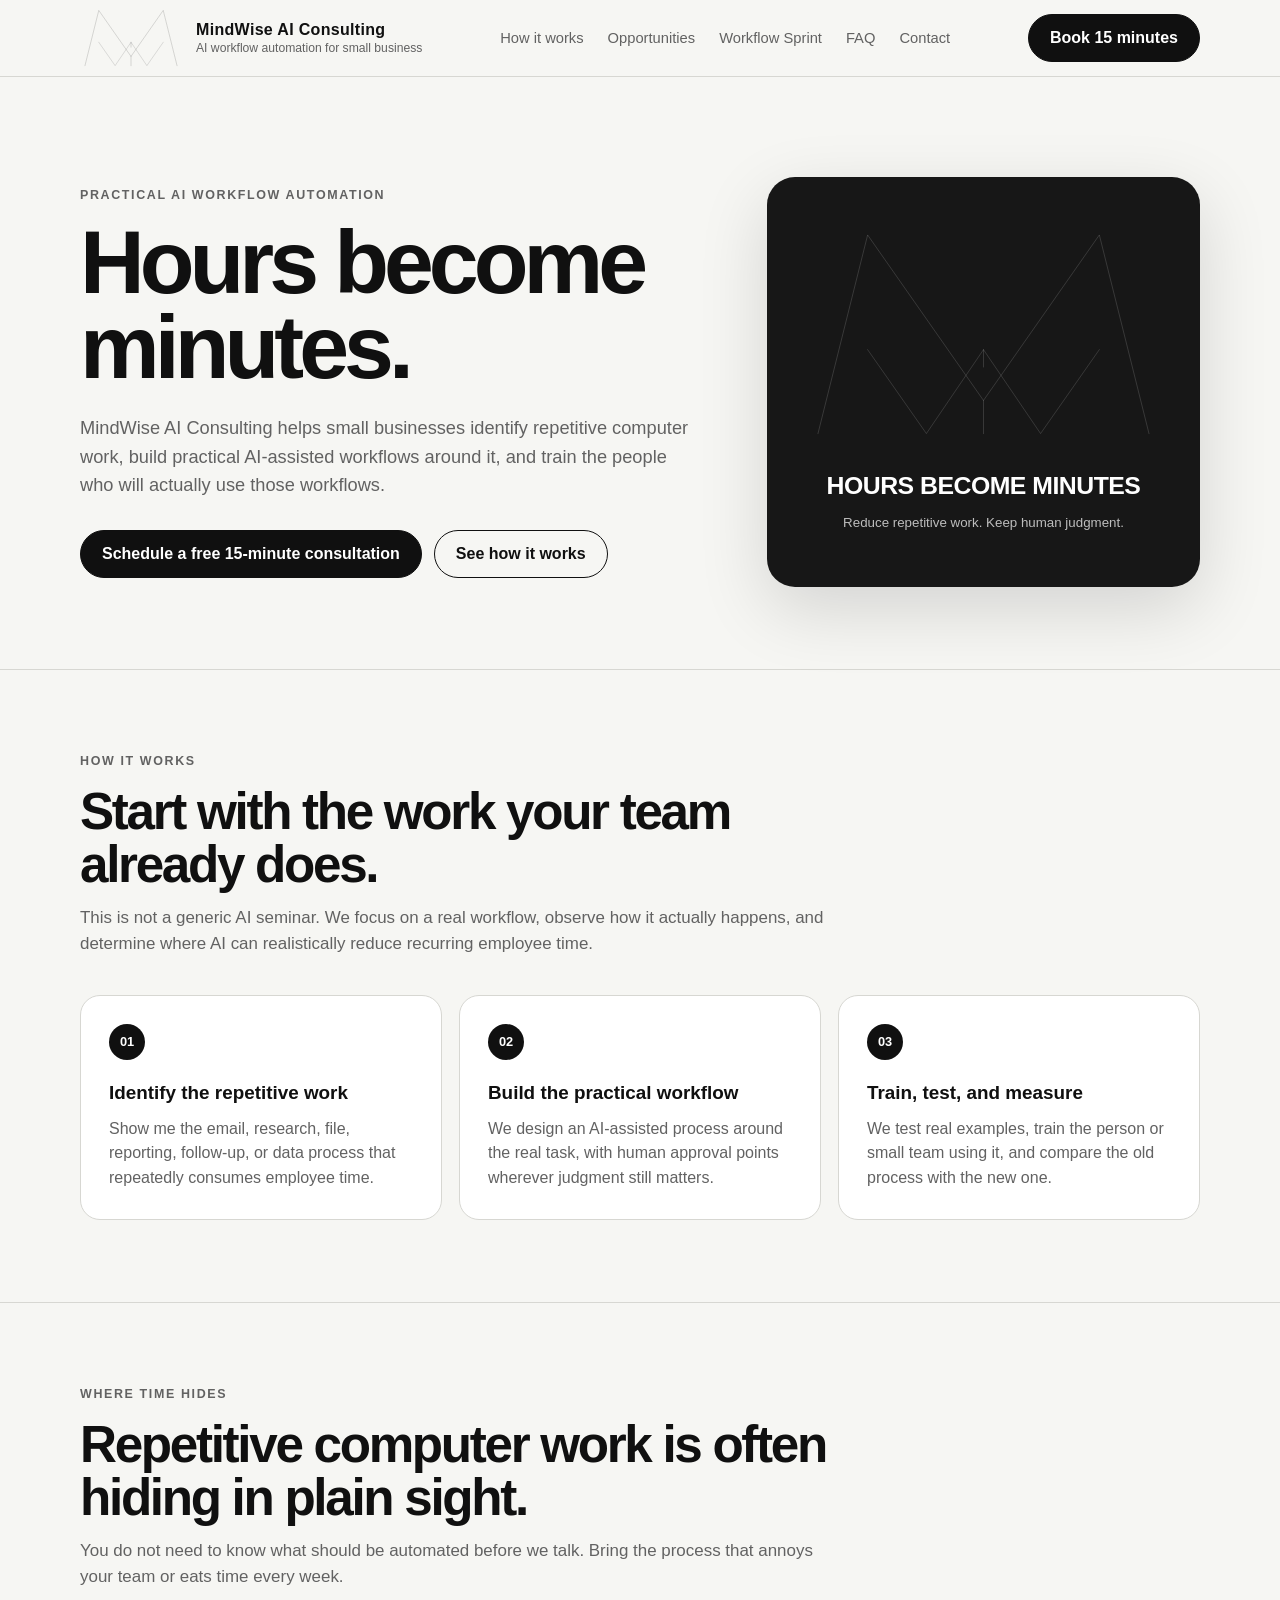
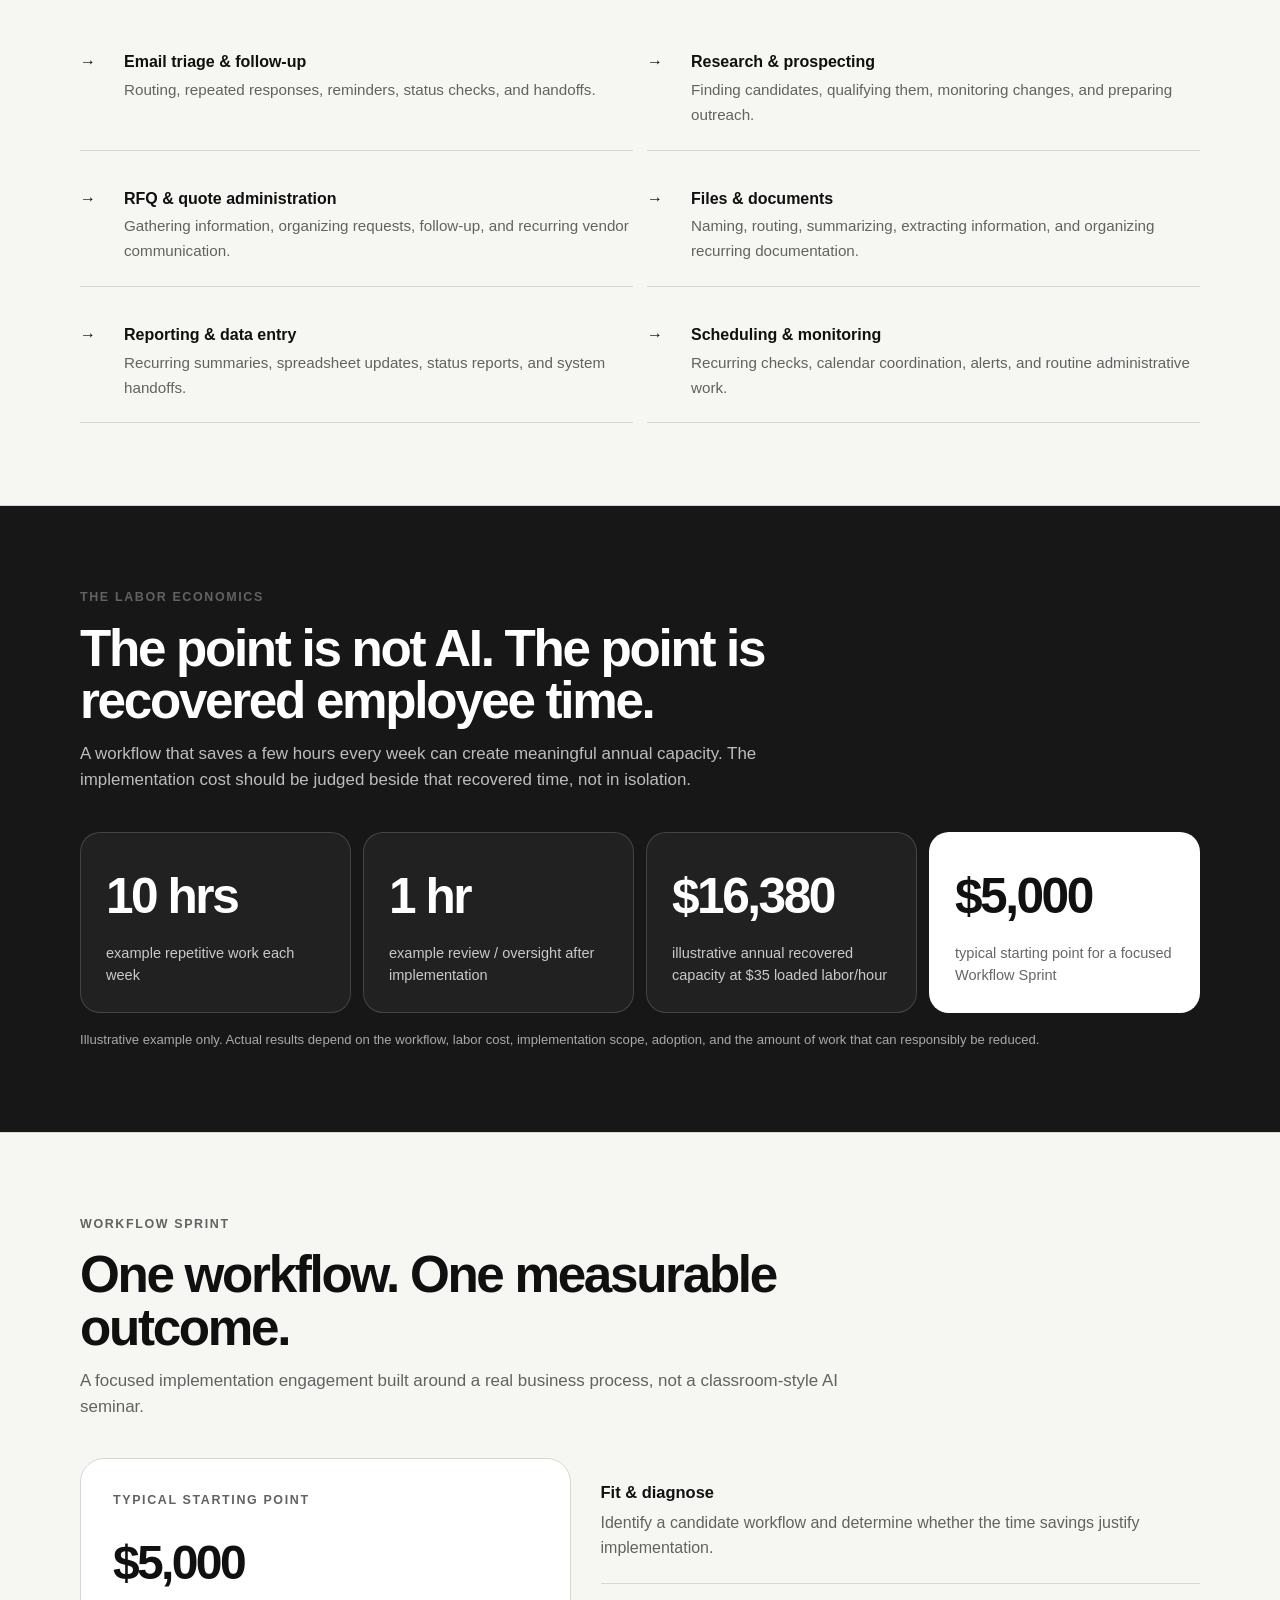
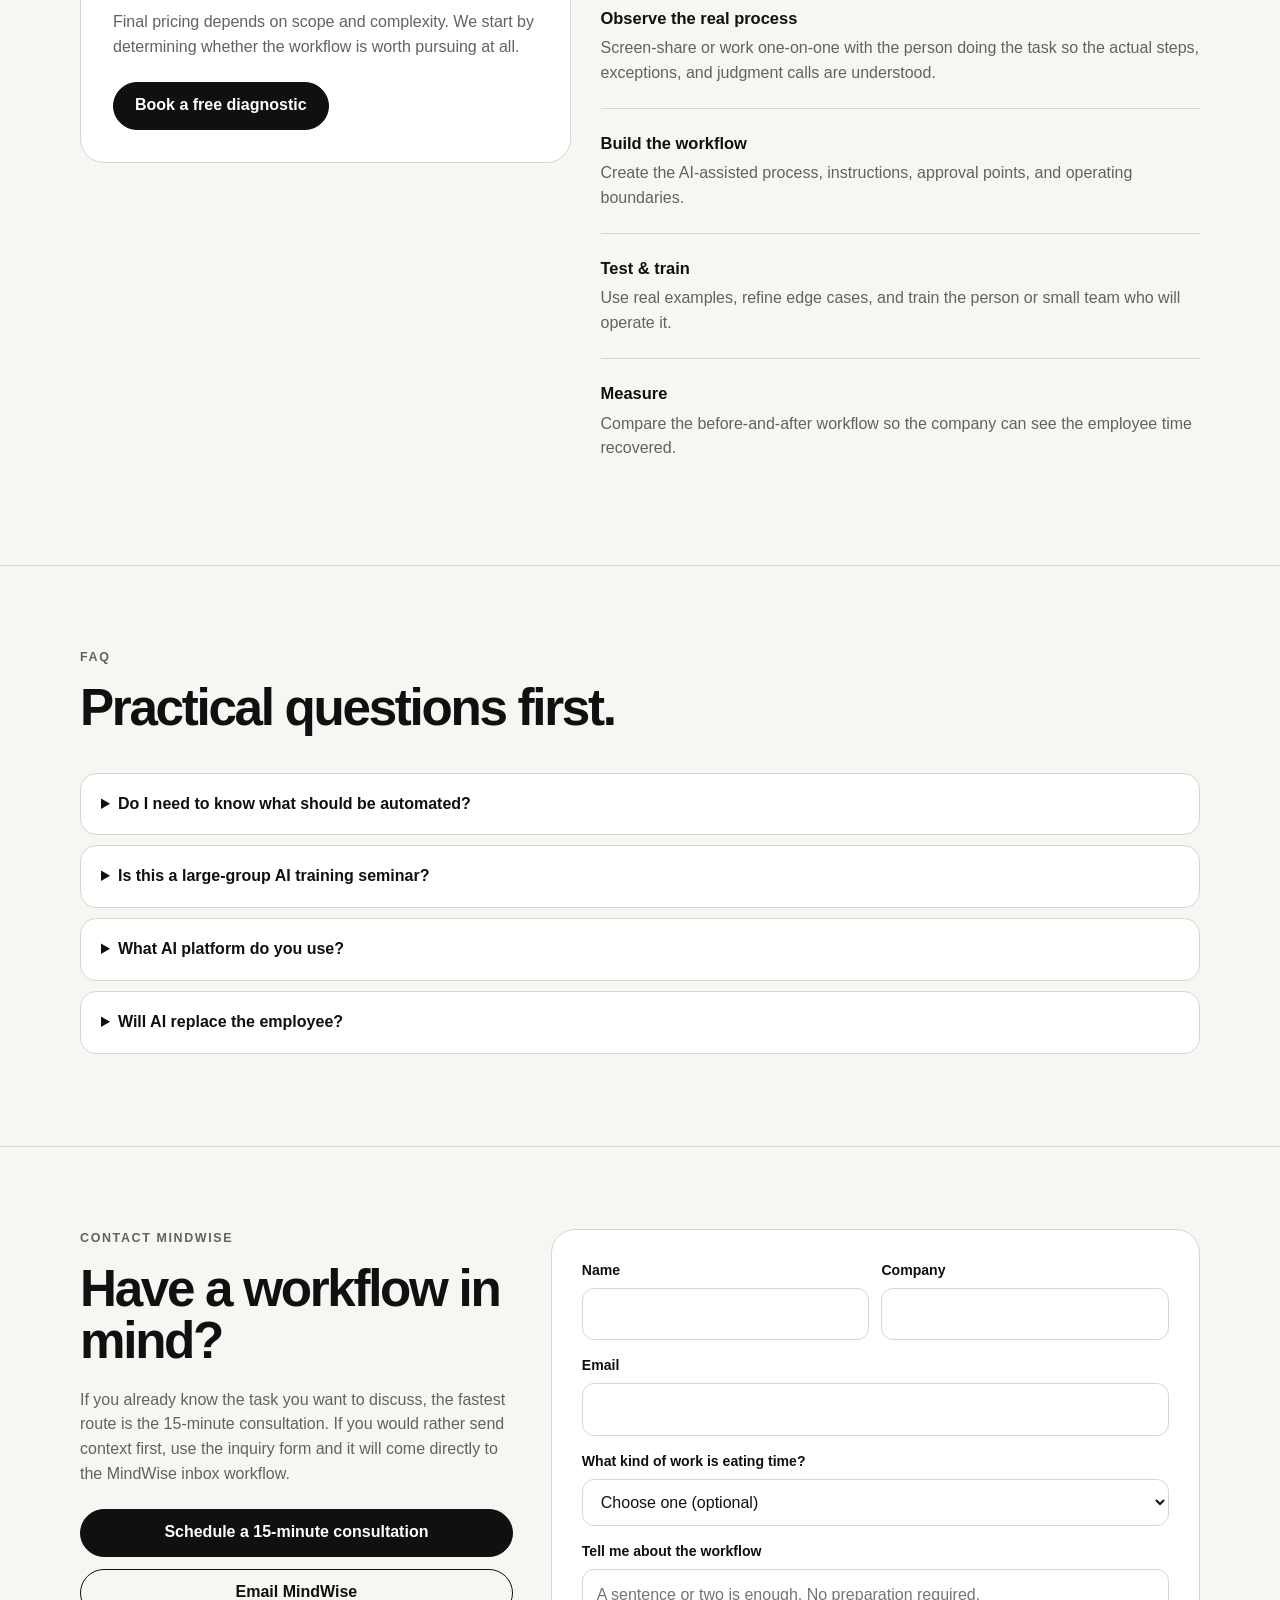
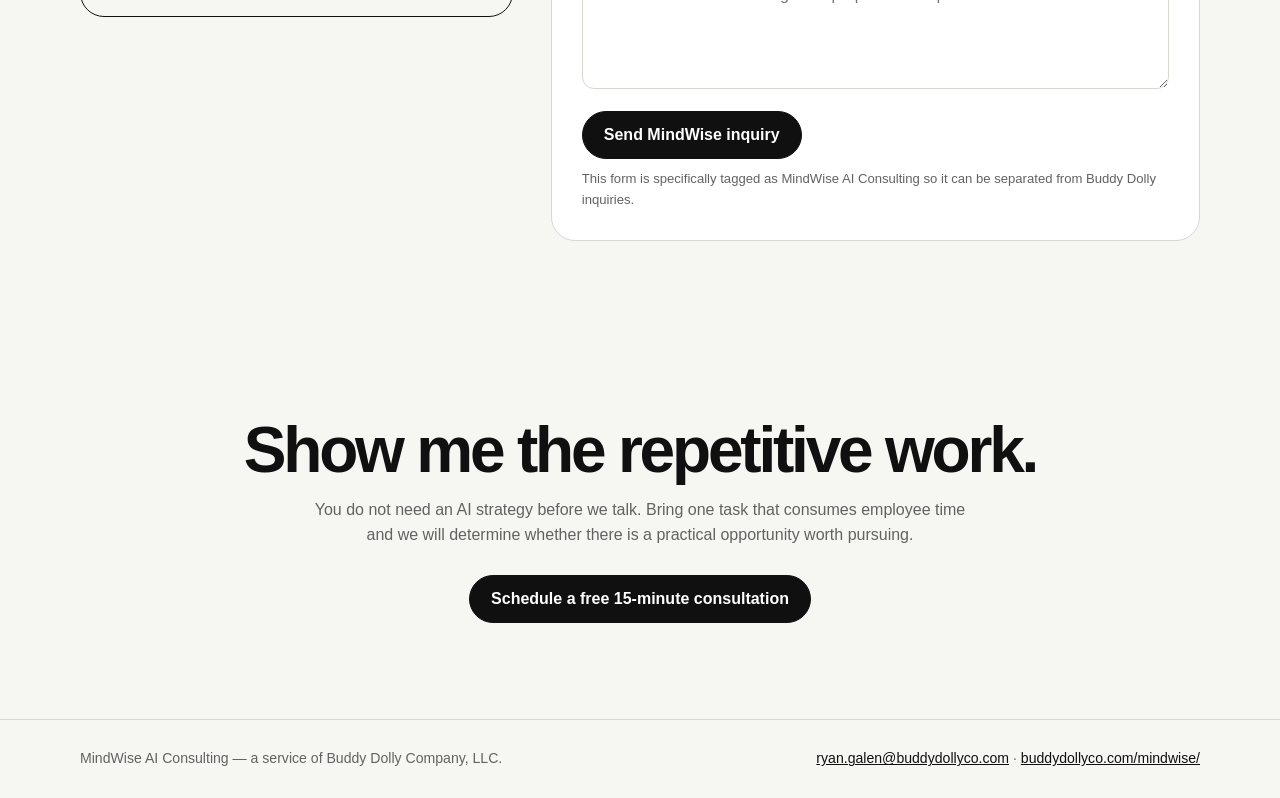
==== commit 41450d75: "Replace MindWise logo with exact AutoCAD geometry" ====
--- a/mindwise/index.html
+++ b/mindwise/index.html
@@ -1,111 +1,100 @@
 <!DOCTYPE html>
 <html lang="en">
 <head>
-  <meta charset="UTF-8" />
-  <meta name="viewport" content="width=device-width, initial-scale=1.0" />
-  <title>MindWise AI Consulting | AI Workflow Automation</title>
-  <meta name="description" content="MindWise AI Consulting helps small businesses reduce time spent on repetitive computer work with practical AI-assisted workflows, focused implementation, and one-on-one training." />
-  <meta name="robots" content="index,follow" />
-  <link rel="canonical" href="https://buddydollyco.com/mindwise/" />
-  <style>
-    :root{--bg:#f6f6f3;--paper:#fff;--ink:#101010;--muted:#626262;--soft:#ecece8;--line:#d7d7d2;--dark:#171717;--max:1120px}
-    *{box-sizing:border-box;margin:0;padding:0} html{scroll-behavior:smooth} body{font-family:Arial,Helvetica,sans-serif;background:var(--bg);color:var(--ink);line-height:1.55} a{color:inherit}.container{width:min(92%,var(--max));margin:0 auto}
-    header{position:sticky;top:0;z-index:20;background:rgba(246,246,243,.94);backdrop-filter:blur(12px);border-bottom:1px solid var(--line)}.nav{min-height:76px;display:flex;align-items:center;justify-content:space-between;gap:28px}.brand{display:flex;align-items:center;gap:14px;text-decoration:none}.brand-mark{width:102px;height:52px;display:block}.brand-copy{line-height:1.08}.brand-copy strong{display:block;font-size:1rem;letter-spacing:.02em}.brand-copy span{color:var(--muted);font-size:.76rem}nav{display:flex;gap:24px;align-items:center}nav a{text-decoration:none;color:var(--muted);font-size:.92rem}nav a:hover{color:var(--ink)}
-    .button{display:inline-flex;align-items:center;justify-content:center;min-height:48px;padding:0 21px;border-radius:999px;text-decoration:none;font-weight:700;border:1px solid var(--ink);transition:.18s ease;cursor:pointer;font-size:1rem}.button.primary{background:var(--ink);color:#fff}.button.primary:hover{background:#303030}.button.secondary{background:transparent;color:var(--ink)}.button.secondary:hover{background:var(--soft)}
-    .hero{padding:100px 0 82px}.hero-grid{display:grid;grid-template-columns:1.18fr .82fr;gap:64px;align-items:center}.eyebrow{text-transform:uppercase;letter-spacing:.13em;font-size:.78rem;font-weight:800;color:var(--muted);margin-bottom:15px}h1{font-size:clamp(3rem,7vw,6.2rem);line-height:.95;letter-spacing:-.055em;max-width:850px;margin-bottom:24px}.hero-copy{font-size:1.14rem;color:var(--muted);max-width:690px;margin-bottom:31px}.actions{display:flex;gap:12px;flex-wrap:wrap}
-    .mark-panel{background:var(--dark);border-radius:28px;min-height:410px;display:flex;flex-direction:column;justify-content:center;align-items:center;padding:46px;color:#fff;text-align:center;box-shadow:0 22px 70px rgba(0,0,0,.14)}.hero-mark{width:min(100%,360px);height:auto;margin-bottom:28px}.mark-panel .tagline{font-size:1.55rem;font-weight:800;letter-spacing:-.02em}.mark-panel small{margin-top:8px;color:#bdbdbd}
-    section{padding:82px 0;border-top:1px solid var(--line)}.section-head{max-width:760px;margin-bottom:38px}.section-head h2{font-size:clamp(2rem,4vw,3.55rem);line-height:1.02;letter-spacing:-.045em;margin-bottom:14px}.section-head p{color:var(--muted);font-size:1.06rem}.cards{display:grid;grid-template-columns:repeat(3,1fr);gap:17px}.card{background:var(--paper);border:1px solid var(--line);border-radius:20px;padding:28px}.num{display:inline-flex;width:36px;height:36px;align-items:center;justify-content:center;border-radius:50%;background:var(--ink);color:#fff;font-size:.8rem;font-weight:800;margin-bottom:18px}.card h3{font-size:1.18rem;margin-bottom:9px}.card p{color:var(--muted)}
-    .workflow-grid{display:grid;grid-template-columns:repeat(2,1fr);gap:14px}.workflow-item{padding:22px 0;border-bottom:1px solid var(--line);display:grid;grid-template-columns:32px 1fr;gap:12px}.workflow-item strong{display:block;margin-bottom:3px}.workflow-item span{color:var(--muted);font-size:.95rem}
-    .roi{background:var(--dark);color:#fff}.roi .section-head p{color:#bdbdbd}.roi-grid{display:grid;grid-template-columns:repeat(4,1fr);gap:12px}.metric{border:1px solid rgba(255,255,255,.16);background:rgba(255,255,255,.045);border-radius:20px;padding:25px}.metric .big{font-size:clamp(2rem,4vw,3.1rem);font-weight:800;letter-spacing:-.05em}.metric .label{color:#c9c9c9;margin-top:7px;font-size:.91rem}.metric.cost{background:#fff;color:#111}.metric.cost .label{color:#666}.roi-note{margin-top:17px;color:#a9a9a9;font-size:.82rem}
-    .offer-grid{display:grid;grid-template-columns:.9fr 1.1fr;gap:30px;align-items:start}.price-card{background:var(--paper);border:1px solid var(--line);border-radius:24px;padding:32px;position:sticky;top:105px}.price-card .price{font-size:3rem;font-weight:800;letter-spacing:-.055em}.price-card p{color:var(--muted);margin:10px 0 22px}.deliverables{display:grid}.deliverable{padding:22px 0;border-bottom:1px solid var(--line)}.deliverable:last-child{border-bottom:0}.deliverable h3{font-size:1.03rem;margin-bottom:5px}.deliverable p{color:var(--muted)}
-    details{background:var(--paper);border:1px solid var(--line);border-radius:16px;padding:18px 20px;margin-bottom:10px}summary{cursor:pointer;font-weight:700}details p{color:var(--muted);padding-top:12px}
-    .contact-grid{display:grid;grid-template-columns:.8fr 1.2fr;gap:38px;align-items:start}.contact-copy p{color:var(--muted);margin-bottom:22px}.contact-options{display:grid;gap:12px}.contact-form{background:var(--paper);border:1px solid var(--line);border-radius:24px;padding:30px}.contact-form label{display:block;font-weight:700;font-size:.88rem;margin:0 0 6px}.contact-form input,.contact-form textarea,.contact-form select{width:100%;border:1px solid var(--line);border-radius:12px;background:#fff;color:var(--ink);padding:13px 14px;font:inherit;margin-bottom:15px}.contact-form textarea{min-height:120px;resize:vertical}.form-row{display:grid;grid-template-columns:1fr 1fr;gap:12px}.form-note{font-size:.82rem;color:var(--muted);margin-top:10px}
-    .cta{text-align:center;padding:96px 0}.cta h2{font-size:clamp(2.5rem,5vw,4.5rem);line-height:.98;letter-spacing:-.05em;margin-bottom:16px}.cta p{color:var(--muted);max-width:680px;margin:0 auto 28px}footer{border-top:1px solid var(--line);padding:28px 0;color:var(--muted);font-size:.88rem}.footer-row{display:flex;justify-content:space-between;gap:18px;flex-wrap:wrap}.footer-row a{color:var(--ink)}
-    @media(max-width:860px){nav{display:none}.hero-grid,.offer-grid,.contact-grid{grid-template-columns:1fr}.cards{grid-template-columns:1fr}.workflow-grid{grid-template-columns:1fr}.roi-grid{grid-template-columns:repeat(2,1fr)}.mark-panel{min-height:300px}.price-card{position:static}}@media(max-width:520px){.brand-mark{width:82px}.brand-copy span{display:none}.hero{padding-top:68px}.roi-grid,.form-row{grid-template-columns:1fr}}
-  </style>
+<meta charset="UTF-8" />
+<meta name="viewport" content="width=device-width, initial-scale=1.0" />
+<title>MindWise AI Consulting | AI Workflow Automation</title>
+<meta name="description" content="MindWise AI Consulting helps small businesses reduce time spent on repetitive computer work with practical AI-assisted workflows, focused implementation, and one-on-one training." />
+<meta name="robots" content="index,follow" />
+<link rel="canonical" href="https://buddydollyco.com/mindwise/" />
+<style>
+:root{--bg:#f6f6f3;--paper:#fff;--ink:#101010;--muted:#626262;--soft:#ecece8;--line:#d7d7d2;--dark:#171717;--max:1120px}
+*{box-sizing:border-box;margin:0;padding:0}html{scroll-behavior:smooth}body{font-family:Arial,Helvetica,sans-serif;background:var(--bg);color:var(--ink);line-height:1.55}a{color:inherit}.container{width:min(92%,var(--max));margin:0 auto}
+header{position:sticky;top:0;z-index:20;background:rgba(246,246,243,.94);backdrop-filter:blur(12px);border-bottom:1px solid var(--line)}.nav{min-height:76px;display:flex;align-items:center;justify-content:space-between;gap:28px}.brand{display:flex;align-items:center;gap:14px;text-decoration:none}.brand-mark{width:102px;height:58px;display:block}.brand-copy{line-height:1.08}.brand-copy strong{display:block;font-size:1rem;letter-spacing:.02em}.brand-copy span{color:var(--muted);font-size:.76rem}nav{display:flex;gap:24px;align-items:center}nav a{text-decoration:none;color:var(--muted);font-size:.92rem}nav a:hover{color:var(--ink)}
+.button{display:inline-flex;align-items:center;justify-content:center;min-height:48px;padding:0 21px;border-radius:999px;text-decoration:none;font-weight:700;border:1px solid var(--ink);transition:.18s ease;cursor:pointer;font-size:1rem}.button.primary{background:var(--ink);color:#fff}.button.primary:hover{background:#303030}.button.secondary{background:transparent;color:var(--ink)}.button.secondary:hover{background:var(--soft)}
+.hero{padding:100px 0 82px}.hero-grid{display:grid;grid-template-columns:1.18fr .82fr;gap:64px;align-items:center}.eyebrow{text-transform:uppercase;letter-spacing:.13em;font-size:.78rem;font-weight:800;color:var(--muted);margin-bottom:15px}h1{font-size:clamp(3rem,7vw,6.2rem);line-height:.95;letter-spacing:-.055em;max-width:850px;margin-bottom:24px}.hero-copy{font-size:1.14rem;color:var(--muted);max-width:690px;margin-bottom:31px}.actions{display:flex;gap:12px;flex-wrap:wrap}
+.mark-panel{background:var(--dark);border-radius:28px;min-height:410px;display:flex;flex-direction:column;justify-content:center;align-items:center;padding:46px;color:#fff;text-align:center;box-shadow:0 22px 70px rgba(0,0,0,.14)}.hero-mark{width:min(100%,360px);height:auto;margin-bottom:28px}.mark-panel .tagline{font-size:1.55rem;font-weight:800;letter-spacing:-.02em}.mark-panel small{margin-top:8px;color:#bdbdbd}
+/* Exact AutoCAD proportions. M/W/i remain separate layers so contrast and weight can be tuned without changing geometry. */
+.logo-m{fill:none;stroke:#111;stroke-width:.15;stroke-linejoin:miter;stroke-linecap:square;vector-effect:non-scaling-stroke}.logo-w{fill:none;stroke:#777;stroke-width:.23;stroke-linejoin:miter;stroke-linecap:square;vector-effect:non-scaling-stroke}.logo-i{fill:none;stroke:#3f3f3f;stroke-width:.19;stroke-linejoin:miter;stroke-linecap:square;vector-effect:non-scaling-stroke}.mark-panel .logo-m{stroke:#f7f7f7}.mark-panel .logo-w{stroke:#a7a7a7}.mark-panel .logo-i{stroke:#d6d6d6}
+section{padding:82px 0;border-top:1px solid var(--line)}.section-head{max-width:760px;margin-bottom:38px}.section-head h2{font-size:clamp(2rem,4vw,3.55rem);line-height:1.02;letter-spacing:-.045em;margin-bottom:14px}.section-head p{color:var(--muted);font-size:1.06rem}.cards{display:grid;grid-template-columns:repeat(3,1fr);gap:17px}.card{background:var(--paper);border:1px solid var(--line);border-radius:20px;padding:28px}.num{display:inline-flex;width:36px;height:36px;align-items:center;justify-content:center;border-radius:50%;background:var(--ink);color:#fff;font-size:.8rem;font-weight:800;margin-bottom:18px}.card h3{font-size:1.18rem;margin-bottom:9px}.card p{color:var(--muted)}
+.workflow-grid{display:grid;grid-template-columns:repeat(2,1fr);gap:14px}.workflow-item{padding:22px 0;border-bottom:1px solid var(--line);display:grid;grid-template-columns:32px 1fr;gap:12px}.workflow-item strong{display:block;margin-bottom:3px}.workflow-item span{color:var(--muted);font-size:.95rem}
+.roi{background:var(--dark);color:#fff}.roi .section-head p{color:#bdbdbd}.roi-grid{display:grid;grid-template-columns:repeat(4,1fr);gap:12px}.metric{border:1px solid rgba(255,255,255,.16);background:rgba(255,255,255,.045);border-radius:20px;padding:25px}.metric .big{font-size:clamp(2rem,4vw,3.1rem);font-weight:800;letter-spacing:-.05em}.metric .label{color:#c9c9c9;margin-top:7px;font-size:.91rem}.metric.cost{background:#fff;color:#111}.metric.cost .label{color:#666}.roi-note{margin-top:17px;color:#a9a9a9;font-size:.82rem}
+.offer-grid{display:grid;grid-template-columns:.9fr 1.1fr;gap:30px;align-items:start}.price-card{background:var(--paper);border:1px solid var(--line);border-radius:24px;padding:32px;position:sticky;top:105px}.price-card .price{font-size:3rem;font-weight:800;letter-spacing:-.055em}.price-card p{color:var(--muted);margin:10px 0 22px}.deliverables{display:grid}.deliverable{padding:22px 0;border-bottom:1px solid var(--line)}.deliverable:last-child{border-bottom:0}.deliverable h3{font-size:1.03rem;margin-bottom:5px}.deliverable p{color:var(--muted)}
+details{background:var(--paper);border:1px solid var(--line);border-radius:16px;padding:18px 20px;margin-bottom:10px}summary{cursor:pointer;font-weight:700}details p{color:var(--muted);padding-top:12px}
+.contact-grid{display:grid;grid-template-columns:.8fr 1.2fr;gap:38px;align-items:start}.contact-copy p{color:var(--muted);margin-bottom:22px}.contact-options{display:grid;gap:12px}.contact-form{background:var(--paper);border:1px solid var(--line);border-radius:24px;padding:30px}.contact-form label{display:block;font-weight:700;font-size:.88rem;margin:0 0 6px}.contact-form input,.contact-form textarea,.contact-form select{width:100%;border:1px solid var(--line);border-radius:12px;background:#fff;color:var(--ink);padding:13px 14px;font:inherit;margin-bottom:15px}.contact-form textarea{min-height:120px;resize:vertical}.form-row{display:grid;grid-template-columns:1fr 1fr;gap:12px}.form-note{font-size:.82rem;color:var(--muted);margin-top:10px}
+.cta{text-align:center;padding:96px 0}.cta h2{font-size:clamp(2.5rem,5vw,4.5rem);line-height:.98;letter-spacing:-.05em;margin-bottom:16px}.cta p{color:var(--muted);max-width:680px;margin:0 auto 28px}footer{border-top:1px solid var(--line);padding:28px 0;color:var(--muted);font-size:.88rem}.footer-row{display:flex;justify-content:space-between;gap:18px;flex-wrap:wrap}.footer-row a{color:var(--ink)}
+@media(max-width:860px){nav{display:none}.hero-grid,.offer-grid,.contact-grid{grid-template-columns:1fr}.cards{grid-template-columns:1fr}.workflow-grid{grid-template-columns:1fr}.roi-grid{grid-template-columns:repeat(2,1fr)}.mark-panel{min-height:300px}.price-card{position:static}}@media(max-width:520px){.brand-mark{width:82px}.brand-copy span{display:none}.hero{padding-top:68px}.roi-grid,.form-row{grid-template-columns:1fr}}
+</style>
 </head>
 <body>
 <header><div class="container nav">
-  <a class="brand" href="#top" aria-label="MindWise AI Consulting home">
-    <svg class="brand-mark" viewBox="0 0 220 110" role="img" aria-label="MindWise AI logo">
-      <polyline points="8,102 8,14 62,68 110,8 158,68 212,14 212,102" fill="none" stroke="#111" stroke-width="7" stroke-linejoin="miter" stroke-linecap="square"/>
-      <polyline points="28,48 64,98 110,48 156,98 192,48" fill="none" stroke="#707070" stroke-width="12" stroke-linejoin="miter" stroke-linecap="square"/>
-      <polyline points="72,70 110,28 148,70" fill="none" stroke="#111" stroke-width="7" stroke-linejoin="miter" stroke-linecap="square"/>
-      <line x1="110" y1="42" x2="110" y2="92" stroke="#707070" stroke-width="10" stroke-linecap="square"/>
-      <rect x="105" y="20" width="10" height="10" fill="#707070"/>
-    </svg>
-    <span class="brand-copy"><strong>MindWise AI Consulting</strong><span>AI workflow automation for small business</span></span>
-  </a>
-  <nav aria-label="MindWise navigation"><a href="#how">How it works</a><a href="#opportunities">Opportunities</a><a href="#sprint">Workflow Sprint</a><a href="#faq">FAQ</a><a href="#contact">Contact</a></nav>
-  <a class="button primary" href="https://calendar.app.google/QJQ5iY7KBze9aMEN8">Book 15 minutes</a>
+<a class="brand" href="#top" aria-label="MindWise AI Consulting home">
+<svg class="brand-mark" viewBox="-0.15 -0.15 10.3 6.3" role="img" aria-label="MindWise AI logo">
+<polyline class="logo-m" points="0,6 1.5,0 5,5 8.5,0 10,6"/>
+<polyline class="logo-w" points="1.5,3.46437893 3.2749,6 5,3.46437893 6.7251,6 8.5,3.46437893"/>
+<line class="logo-i" x1="5" y1="6" x2="5" y2="5"/>
+<line class="logo-i" x1="5" y1="3.46437893" x2="5" y2="3.98547893"/>
+</svg>
+<span class="brand-copy"><strong>MindWise AI Consulting</strong><span>AI workflow automation for small business</span></span>
+</a>
+<nav aria-label="MindWise navigation"><a href="#how">How it works</a><a href="#opportunities">Opportunities</a><a href="#sprint">Workflow Sprint</a><a href="#faq">FAQ</a><a href="#contact">Contact</a></nav>
+<a class="button primary" href="https://calendar.app.google/QJQ5iY7KBze9aMEN8">Book 15 minutes</a>
 </div></header>
-
 <main id="top">
 <div class="hero"><div class="container hero-grid"><div>
-  <div class="eyebrow">Practical AI workflow automation</div><h1>Hours become minutes.</h1>
-  <p class="hero-copy">MindWise AI Consulting helps small businesses identify repetitive computer work, build practical AI-assisted workflows around it, and train the people who will actually use those workflows.</p>
-  <div class="actions"><a class="button primary" href="https://calendar.app.google/QJQ5iY7KBze9aMEN8">Schedule a free 15-minute consultation</a><a class="button secondary" href="#how">See how it works</a></div>
+<div class="eyebrow">Practical AI workflow automation</div><h1>Hours become minutes.</h1>
+<p class="hero-copy">MindWise AI Consulting helps small businesses identify repetitive computer work, build practical AI-assisted workflows around it, and train the people who will actually use those workflows.</p>
+<div class="actions"><a class="button primary" href="https://calendar.app.google/QJQ5iY7KBze9aMEN8">Schedule a free 15-minute consultation</a><a class="button secondary" href="#how">See how it works</a></div>
 </div><aside class="mark-panel" aria-label="MindWise brand statement">
-  <svg class="hero-mark" viewBox="0 0 560 250" role="img" aria-label="MindWise geometric mark">
-    <polyline points="24,220 24,36 154,162 280,24 406,162 536,36 536,220" fill="none" stroke="#f7f7f7" stroke-width="12" stroke-linejoin="miter" stroke-linecap="square"/>
-    <polyline points="70,100 160,214 280,98 400,214 490,100" fill="none" stroke="#a7a7a7" stroke-width="20" stroke-linejoin="miter" stroke-linecap="square"/>
-    <polyline points="184,164 280,62 376,164" fill="none" stroke="#f7f7f7" stroke-width="12" stroke-linejoin="miter" stroke-linecap="square"/>
-    <line x1="280" y1="98" x2="280" y2="198" stroke="#a7a7a7" stroke-width="18" stroke-linecap="square"/>
-    <rect x="271" y="57" width="18" height="18" fill="#a7a7a7"/>
-  </svg>
-  <div class="tagline">HOURS BECOME MINUTES</div><small>Reduce repetitive work. Keep human judgment.</small>
+<svg class="hero-mark" viewBox="-0.15 -0.15 10.3 6.3" role="img" aria-label="MindWise geometric mark">
+<polyline class="logo-m" points="0,6 1.5,0 5,5 8.5,0 10,6"/>
+<polyline class="logo-w" points="1.5,3.46437893 3.2749,6 5,3.46437893 6.7251,6 8.5,3.46437893"/>
+<line class="logo-i" x1="5" y1="6" x2="5" y2="5"/>
+<line class="logo-i" x1="5" y1="3.46437893" x2="5" y2="3.98547893"/>
+</svg>
+<div class="tagline">HOURS BECOME MINUTES</div><small>Reduce repetitive work. Keep human judgment.</small>
 </aside></div></div>
-
 <section id="how"><div class="container"><div class="section-head"><div class="eyebrow">How it works</div><h2>Start with the work your team already does.</h2><p>This is not a generic AI seminar. We focus on a real workflow, observe how it actually happens, and determine where AI can realistically reduce recurring employee time.</p></div><div class="cards">
-  <article class="card"><span class="num">01</span><h3>Identify the repetitive work</h3><p>Show me the email, research, file, reporting, follow-up, or data process that repeatedly consumes employee time.</p></article>
-  <article class="card"><span class="num">02</span><h3>Build the practical workflow</h3><p>We design an AI-assisted process around the real task, with human approval points wherever judgment still matters.</p></article>
-  <article class="card"><span class="num">03</span><h3>Train, test, and measure</h3><p>We test real examples, train the person or small team using it, and compare the old process with the new one.</p></article>
+<article class="card"><span class="num">01</span><h3>Identify the repetitive work</h3><p>Show me the email, research, file, reporting, follow-up, or data process that repeatedly consumes employee time.</p></article>
+<article class="card"><span class="num">02</span><h3>Build the practical workflow</h3><p>We design an AI-assisted process around the real task, with human approval points wherever judgment still matters.</p></article>
+<article class="card"><span class="num">03</span><h3>Train, test, and measure</h3><p>We test real examples, train the person or small team using it, and compare the old process with the new one.</p></article>
 </div></div></section>
-
 <section id="opportunities"><div class="container"><div class="section-head"><div class="eyebrow">Where time hides</div><h2>Repetitive computer work is often hiding in plain sight.</h2><p>You do not need to know what should be automated before we talk. Bring the process that annoys your team or eats time every week.</p></div><div class="workflow-grid">
-  <div class="workflow-item"><b>→</b><div><strong>Email triage & follow-up</strong><span>Routing, repeated responses, reminders, status checks, and handoffs.</span></div></div>
-  <div class="workflow-item"><b>→</b><div><strong>Research & prospecting</strong><span>Finding candidates, qualifying them, monitoring changes, and preparing outreach.</span></div></div>
-  <div class="workflow-item"><b>→</b><div><strong>RFQ & quote administration</strong><span>Gathering information, organizing requests, follow-up, and recurring vendor communication.</span></div></div>
-  <div class="workflow-item"><b>→</b><div><strong>Files & documents</strong><span>Naming, routing, summarizing, extracting information, and organizing recurring documentation.</span></div></div>
-  <div class="workflow-item"><b>→</b><div><strong>Reporting & data entry</strong><span>Recurring summaries, spreadsheet updates, status reports, and system handoffs.</span></div></div>
-  <div class="workflow-item"><b>→</b><div><strong>Scheduling & monitoring</strong><span>Recurring checks, calendar coordination, alerts, and routine administrative work.</span></div></div>
+<div class="workflow-item"><b>→</b><div><strong>Email triage & follow-up</strong><span>Routing, repeated responses, reminders, status checks, and handoffs.</span></div></div>
+<div class="workflow-item"><b>→</b><div><strong>Research & prospecting</strong><span>Finding candidates, qualifying them, monitoring changes, and preparing outreach.</span></div></div>
+<div class="workflow-item"><b>→</b><div><strong>RFQ & quote administration</strong><span>Gathering information, organizing requests, follow-up, and recurring vendor communication.</span></div></div>
+<div class="workflow-item"><b>→</b><div><strong>Files & documents</strong><span>Naming, routing, summarizing, extracting information, and organizing recurring documentation.</span></div></div>
+<div class="workflow-item"><b>→</b><div><strong>Reporting & data entry</strong><span>Recurring summaries, spreadsheet updates, status reports, and system handoffs.</span></div></div>
+<div class="workflow-item"><b>→</b><div><strong>Scheduling & monitoring</strong><span>Recurring checks, calendar coordination, alerts, and routine administrative work.</span></div></div>
 </div></div></section>
-
 <section class="roi"><div class="container"><div class="section-head"><div class="eyebrow">The labor economics</div><h2>The point is not AI. The point is recovered employee time.</h2><p>A workflow that saves a few hours every week can create meaningful annual capacity. The implementation cost should be judged beside that recovered time, not in isolation.</p></div><div class="roi-grid">
-  <div class="metric"><div class="big">10 hrs</div><div class="label">example repetitive work each week</div></div>
-  <div class="metric"><div class="big">1 hr</div><div class="label">example review / oversight after implementation</div></div>
-  <div class="metric"><div class="big">$16,380</div><div class="label">illustrative annual recovered capacity at $35 loaded labor/hour</div></div>
-  <div class="metric cost"><div class="big">$5,000</div><div class="label">typical starting point for a focused Workflow Sprint</div></div>
+<div class="metric"><div class="big">10 hrs</div><div class="label">example repetitive work each week</div></div>
+<div class="metric"><div class="big">1 hr</div><div class="label">example review / oversight after implementation</div></div>
+<div class="metric"><div class="big">$16,380</div><div class="label">illustrative annual recovered capacity at $35 loaded labor/hour</div></div>
+<div class="metric cost"><div class="big">$5,000</div><div class="label">typical starting point for a focused Workflow Sprint</div></div>
 </div><div class="roi-note">Illustrative example only. Actual results depend on the workflow, labor cost, implementation scope, adoption, and the amount of work that can responsibly be reduced.</div></div></section>
-
 <section id="sprint"><div class="container"><div class="section-head"><div class="eyebrow">Workflow Sprint</div><h2>One workflow. One measurable outcome.</h2><p>A focused implementation engagement built around a real business process, not a classroom-style AI seminar.</p></div><div class="offer-grid"><aside class="price-card"><div class="eyebrow">Typical starting point</div><div class="price">$5,000</div><p>Final pricing depends on scope and complexity. We start by determining whether the workflow is worth pursuing at all.</p><a class="button primary" href="https://calendar.app.google/QJQ5iY7KBze9aMEN8">Book a free diagnostic</a></aside><div class="deliverables">
-  <div class="deliverable"><h3>Fit & diagnose</h3><p>Identify a candidate workflow and determine whether the time savings justify implementation.</p></div>
-  <div class="deliverable"><h3>Observe the real process</h3><p>Screen-share or work one-on-one with the person doing the task so the actual steps, exceptions, and judgment calls are understood.</p></div>
-  <div class="deliverable"><h3>Build the workflow</h3><p>Create the AI-assisted process, instructions, approval points, and operating boundaries.</p></div>
-  <div class="deliverable"><h3>Test & train</h3><p>Use real examples, refine edge cases, and train the person or small team who will operate it.</p></div>
-  <div class="deliverable"><h3>Measure</h3><p>Compare the before-and-after workflow so the company can see the employee time recovered.</p></div>
+<div class="deliverable"><h3>Fit & diagnose</h3><p>Identify a candidate workflow and determine whether the time savings justify implementation.</p></div>
+<div class="deliverable"><h3>Observe the real process</h3><p>Screen-share or work one-on-one with the person doing the task so the actual steps, exceptions, and judgment calls are understood.</p></div>
+<div class="deliverable"><h3>Build the workflow</h3><p>Create the AI-assisted process, instructions, approval points, and operating boundaries.</p></div>
+<div class="deliverable"><h3>Test & train</h3><p>Use real examples, refine edge cases, and train the person or small team who will operate it.</p></div>
+<div class="deliverable"><h3>Measure</h3><p>Compare the before-and-after workflow so the company can see the employee time recovered.</p></div>
 </div></div></div></section>
-
 <section id="faq"><div class="container"><div class="section-head"><div class="eyebrow">FAQ</div><h2>Practical questions first.</h2></div>
-  <details><summary>Do I need to know what should be automated?</summary><p>No. The best starting point is usually simply showing a repetitive computer-based task that consumes time. The diagnostic is used to decide whether automation is actually appropriate.</p></details>
-  <details><summary>Is this a large-group AI training seminar?</summary><p>No. MindWise is intentionally hands-on and focused. Most engagements are one-on-one or with a very small number of people who actually perform the workflow.</p></details>
-  <details><summary>What AI platform do you use?</summary><p>MindWise is currently ChatGPT-centered because that is where the strongest hands-on implementation experience sits. Other tools may be used when appropriate, but we do not pretend to be platform-neutral experts in systems we have not worked with deeply.</p></details>
-  <details><summary>Will AI replace the employee?</summary><p>The goal is to remove repetitive computer work from the employee's path, not to automate judgment that should remain human. In many cases the value is recovered capacity rather than eliminating a role.</p></details>
+<details><summary>Do I need to know what should be automated?</summary><p>No. The best starting point is usually simply showing a repetitive computer-based task that consumes time. The diagnostic is used to decide whether automation is actually appropriate.</p></details>
+<details><summary>Is this a large-group AI training seminar?</summary><p>No. MindWise is intentionally hands-on and focused. Most engagements are one-on-one or with a very small number of people who actually perform the workflow.</p></details>
+<details><summary>What AI platform do you use?</summary><p>MindWise is currently ChatGPT-centered because that is where the strongest hands-on implementation experience sits. Other tools may be used when appropriate, but we do not pretend to be platform-neutral experts in systems we have not worked with deeply.</p></details>
+<details><summary>Will AI replace the employee?</summary><p>The goal is to remove repetitive computer work from the employee's path, not to automate judgment that should remain human. In many cases the value is recovered capacity rather than eliminating a role.</p></details>
 </div></section>
-
 <section id="contact"><div class="container contact-grid"><div class="contact-copy"><div class="eyebrow">Contact MindWise</div><div class="section-head" style="margin-bottom:20px"><h2>Have a workflow in mind?</h2></div><p>If you already know the task you want to discuss, the fastest route is the 15-minute consultation. If you would rather send context first, use the inquiry form and it will come directly to the MindWise inbox workflow.</p><div class="contact-options"><a class="button primary" href="https://calendar.app.google/QJQ5iY7KBze9aMEN8">Schedule a 15-minute consultation</a><a class="button secondary" href="mailto:ryan.galen@buddydollyco.com?subject=MindWise%20AI%20Consulting%20Inquiry">Email MindWise</a></div></div>
 <form class="contact-form" action="https://formspree.io/f/xyklqewj" method="POST">
-  <input type="hidden" name="_subject" value="MindWise AI Consulting Website Inquiry" />
-  <input type="hidden" name="brand" value="MindWise AI Consulting" />
-  <input type="hidden" name="source" value="buddydollyco.com/mindwise" />
-  <input type="hidden" name="_redirect" value="https://buddydollyco.com/mindwise/thank-you.html" />
-  <div class="form-row"><div><label for="name">Name</label><input id="name" name="name" type="text" required /></div><div><label for="company">Company</label><input id="company" name="company" type="text" /></div></div>
-  <label for="email">Email</label><input id="email" name="email" type="email" required />
-  <label for="workflow">What kind of work is eating time?</label><select id="workflow" name="workflow"><option value="">Choose one (optional)</option><option>Email / follow-up</option><option>Research / prospecting</option><option>RFQ / quoting</option><option>Files / documents</option><option>Reporting / data entry</option><option>Scheduling / monitoring</option><option>Other</option></select>
-  <label for="message">Tell me about the workflow</label><textarea id="message" name="message" placeholder="A sentence or two is enough. No preparation required."></textarea>
-  <button class="button primary" type="submit">Send MindWise inquiry</button><div class="form-note">This form is specifically tagged as MindWise AI Consulting so it can be separated from Buddy Dolly inquiries.</div>
+<input type="hidden" name="_subject" value="MindWise AI Consulting Website Inquiry" /><input type="hidden" name="brand" value="MindWise AI Consulting" /><input type="hidden" name="source" value="buddydollyco.com/mindwise" /><input type="hidden" name="_redirect" value="https://buddydollyco.com/mindwise/thank-you.html" />
+<div class="form-row"><div><label for="name">Name</label><input id="name" name="name" type="text" required /></div><div><label for="company">Company</label><input id="company" name="company" type="text" /></div></div>
+<label for="email">Email</label><input id="email" name="email" type="email" required />
+<label for="workflow">What kind of work is eating time?</label><select id="workflow" name="workflow"><option value="">Choose one (optional)</option><option>Email / follow-up</option><option>Research / prospecting</option><option>RFQ / quoting</option><option>Files / documents</option><option>Reporting / data entry</option><option>Scheduling / monitoring</option><option>Other</option></select>
+<label for="message">Tell me about the workflow</label><textarea id="message" name="message" placeholder="A sentence or two is enough. No preparation required."></textarea>
+<button class="button primary" type="submit">Send MindWise inquiry</button><div class="form-note">This form is specifically tagged as MindWise AI Consulting so it can be separated from Buddy Dolly inquiries.</div>
 </form></div></section>
-
 <div class="cta"><div class="container"><h2>Show me the repetitive work.</h2><p>You do not need an AI strategy before we talk. Bring one task that consumes employee time and we will determine whether there is a practical opportunity worth pursuing.</p><a class="button primary" href="https://calendar.app.google/QJQ5iY7KBze9aMEN8">Schedule a free 15-minute consultation</a></div></div>
 </main>
 <footer><div class="container footer-row"><span>MindWise AI Consulting — a service of Buddy Dolly Company, LLC.</span><span><a href="mailto:ryan.galen@buddydollyco.com">ryan.galen@buddydollyco.com</a> · <a href="https://buddydollyco.com/mindwise/">buddydollyco.com/mindwise/</a></span></div></footer>
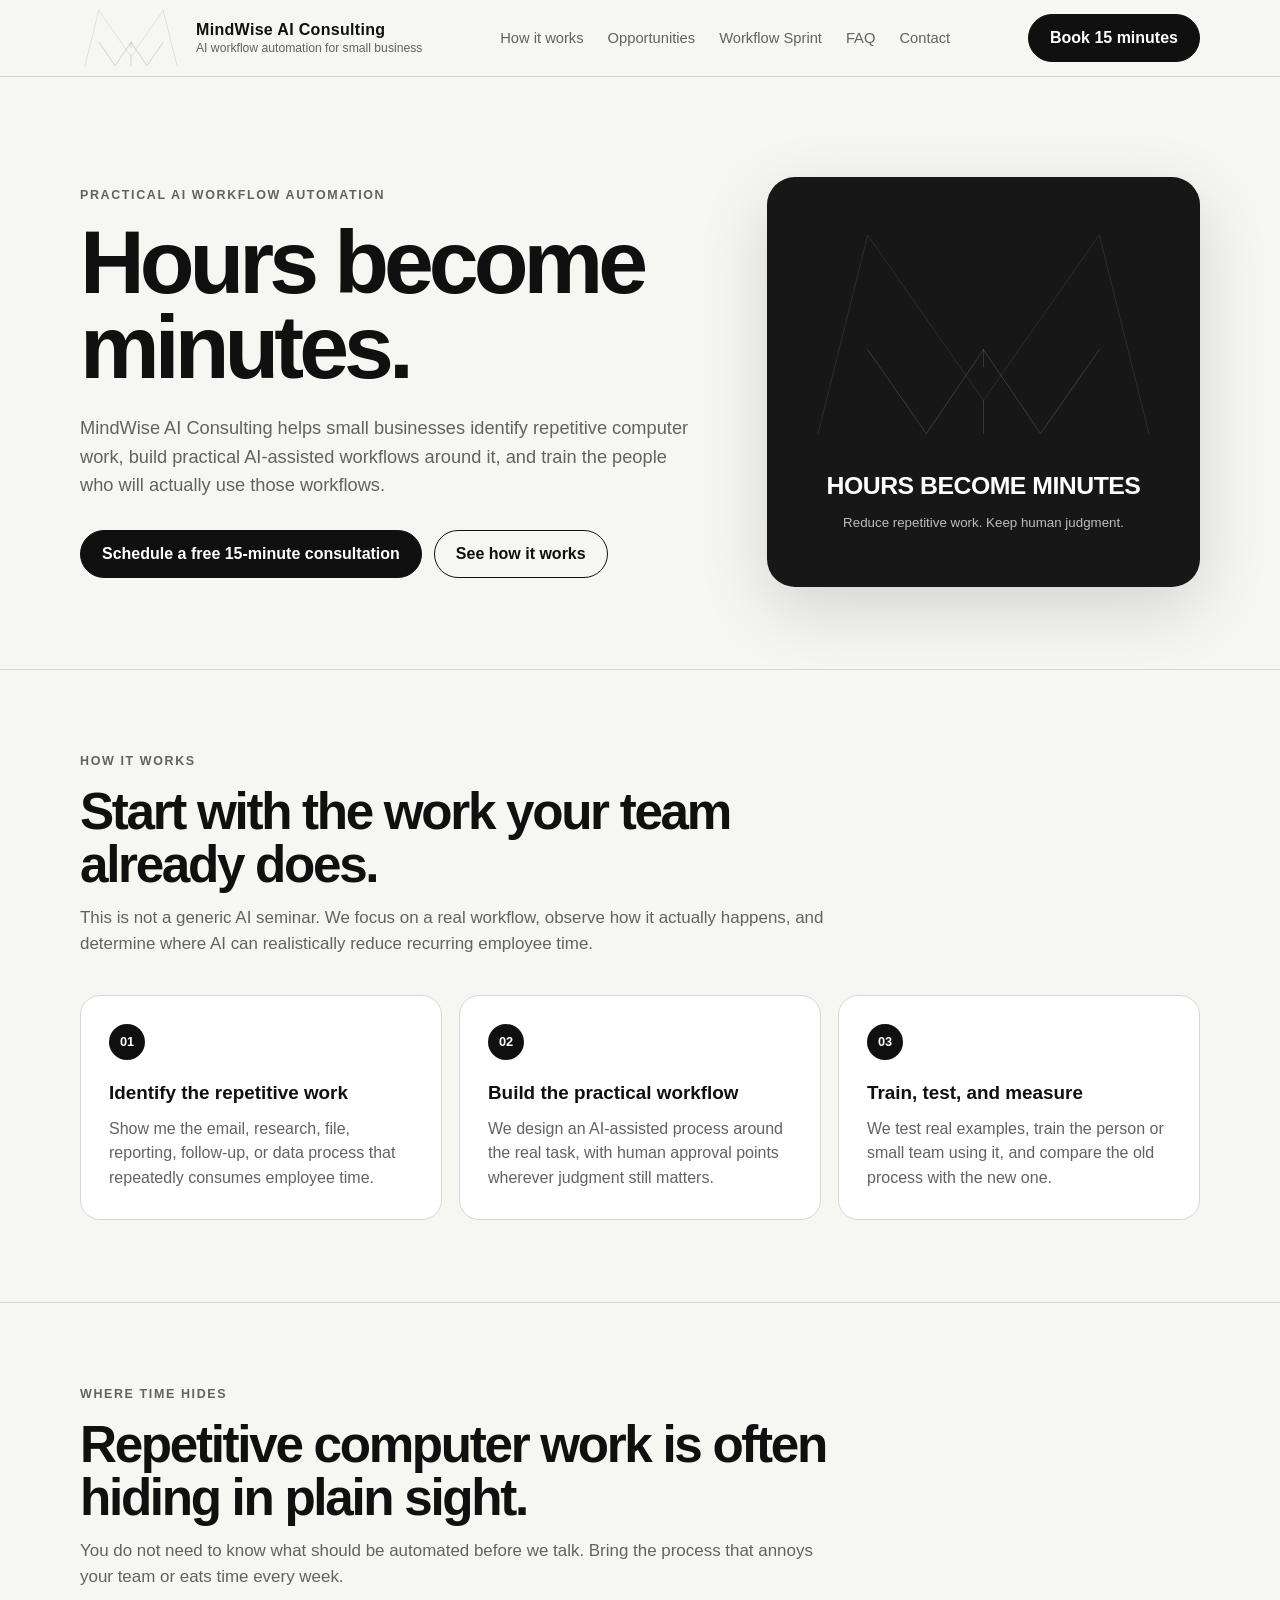
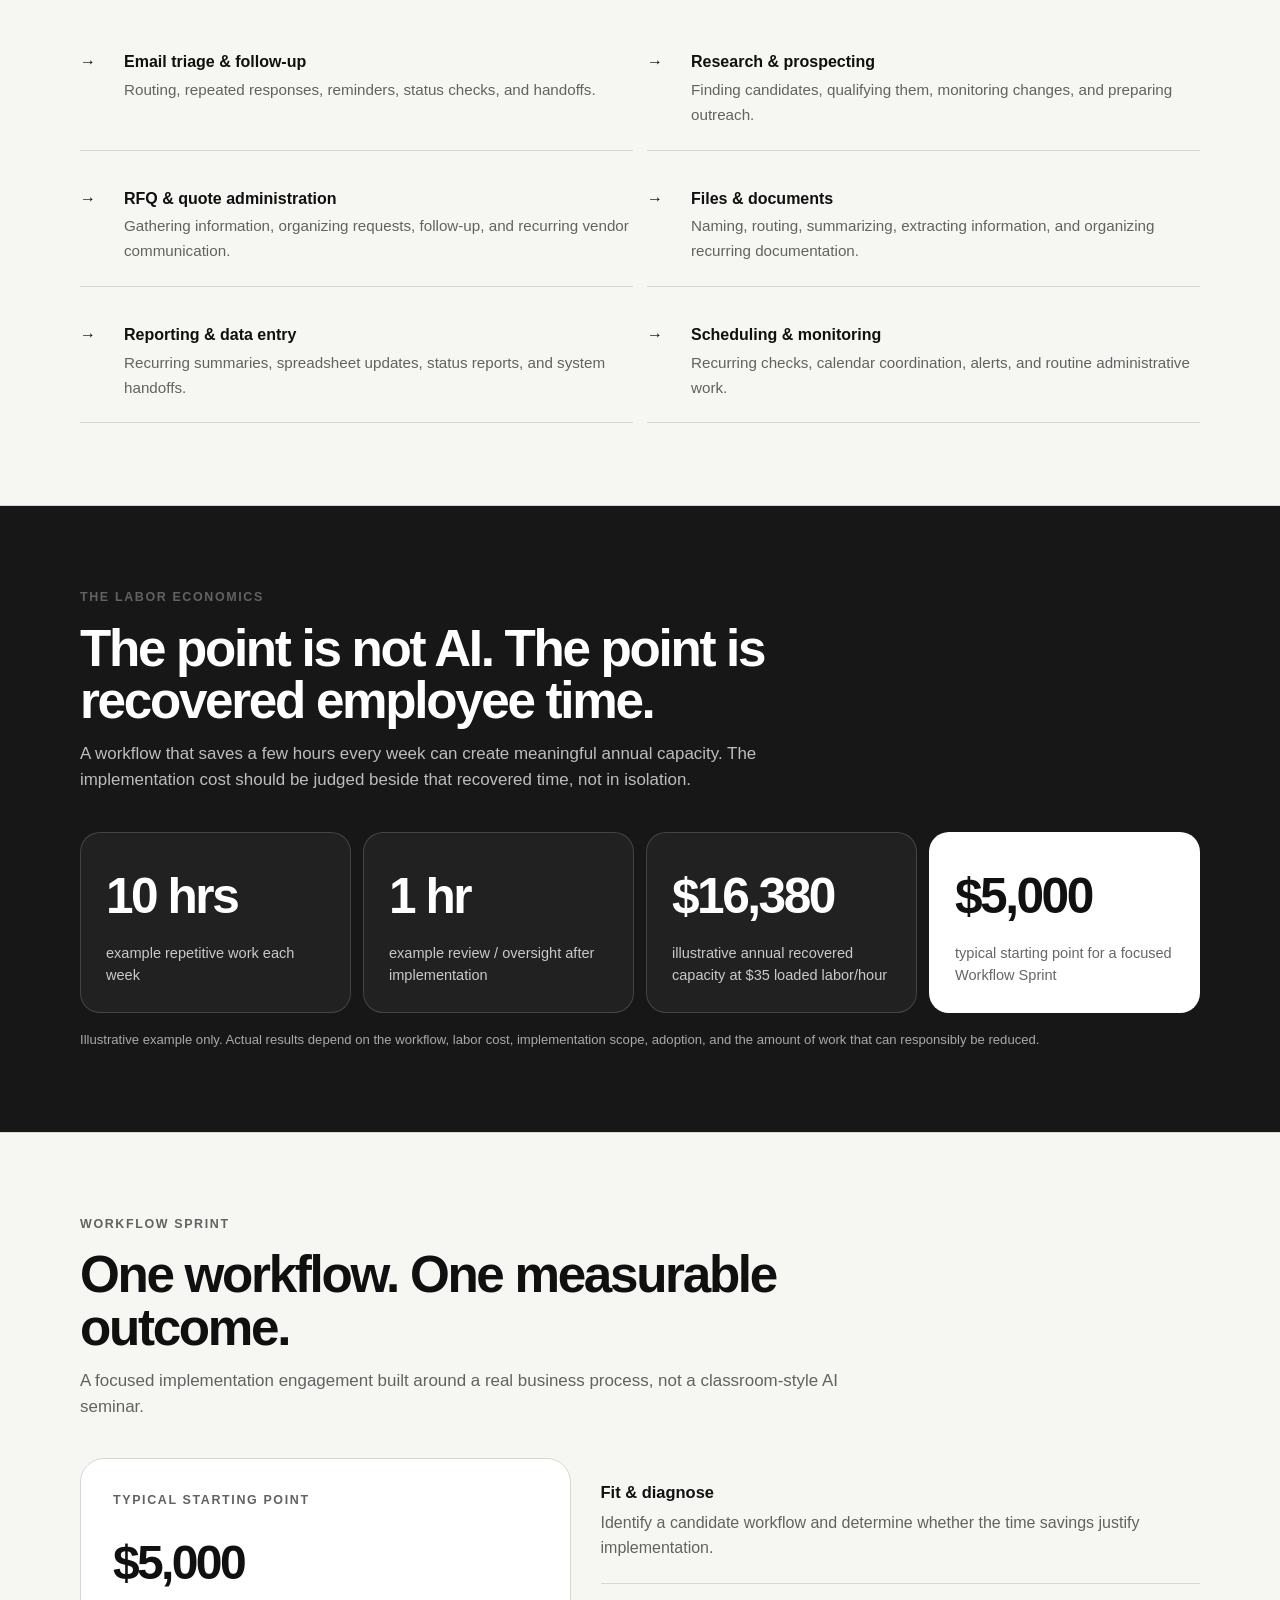
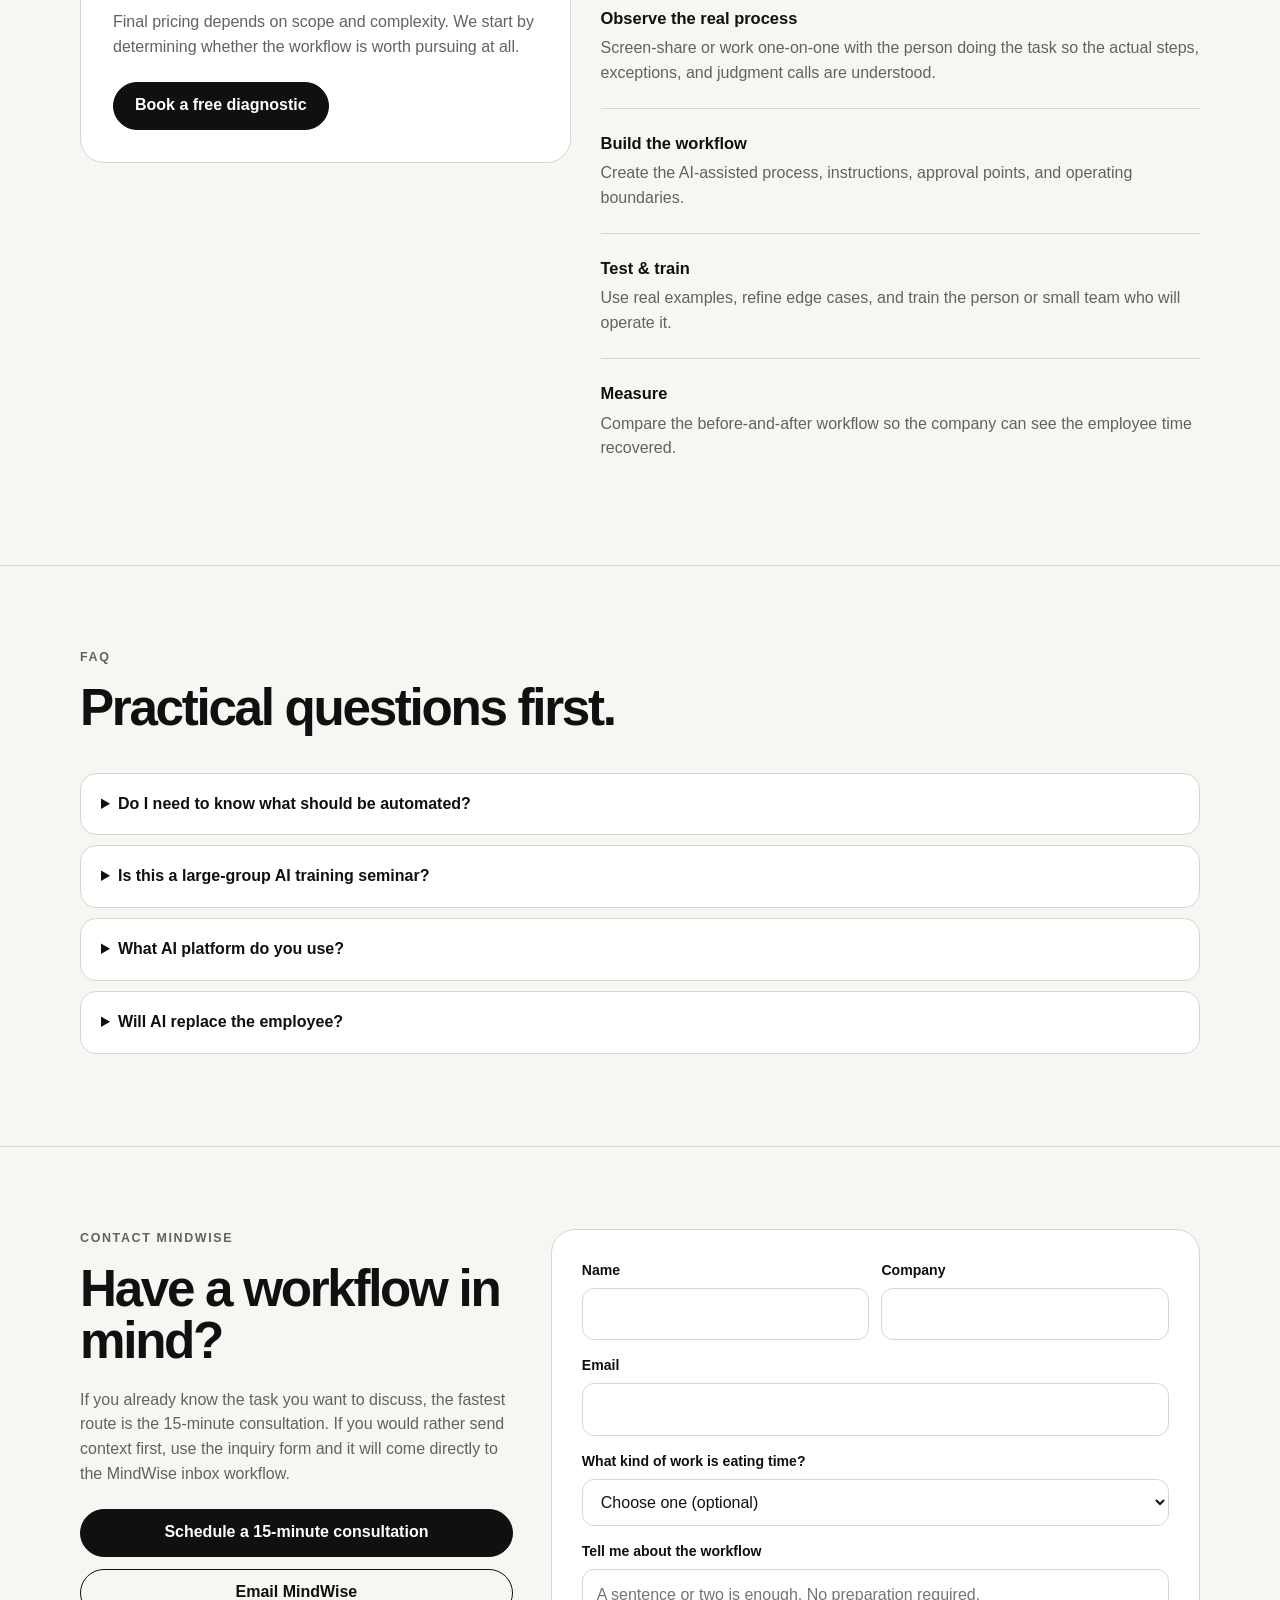
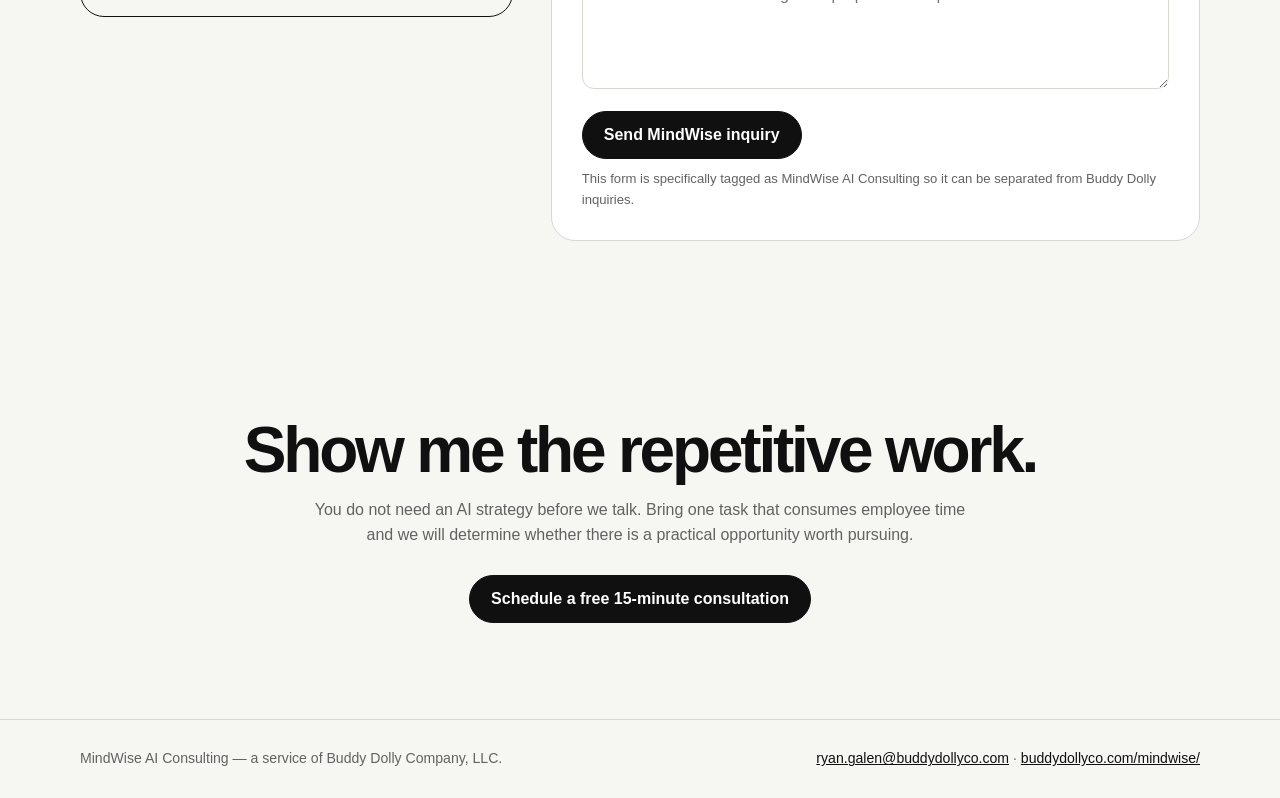
==== commit 6716ffdc: "Tune MindWise logo lineweight hierarchy" ====
--- a/mindwise/index.html
+++ b/mindwise/index.html
@@ -14,8 +14,8 @@
 .button{display:inline-flex;align-items:center;justify-content:center;min-height:48px;padding:0 21px;border-radius:999px;text-decoration:none;font-weight:700;border:1px solid var(--ink);transition:.18s ease;cursor:pointer;font-size:1rem}.button.primary{background:var(--ink);color:#fff}.button.primary:hover{background:#303030}.button.secondary{background:transparent;color:var(--ink)}.button.secondary:hover{background:var(--soft)}
 .hero{padding:100px 0 82px}.hero-grid{display:grid;grid-template-columns:1.18fr .82fr;gap:64px;align-items:center}.eyebrow{text-transform:uppercase;letter-spacing:.13em;font-size:.78rem;font-weight:800;color:var(--muted);margin-bottom:15px}h1{font-size:clamp(3rem,7vw,6.2rem);line-height:.95;letter-spacing:-.055em;max-width:850px;margin-bottom:24px}.hero-copy{font-size:1.14rem;color:var(--muted);max-width:690px;margin-bottom:31px}.actions{display:flex;gap:12px;flex-wrap:wrap}
 .mark-panel{background:var(--dark);border-radius:28px;min-height:410px;display:flex;flex-direction:column;justify-content:center;align-items:center;padding:46px;color:#fff;text-align:center;box-shadow:0 22px 70px rgba(0,0,0,.14)}.hero-mark{width:min(100%,360px);height:auto;margin-bottom:28px}.mark-panel .tagline{font-size:1.55rem;font-weight:800;letter-spacing:-.02em}.mark-panel small{margin-top:8px;color:#bdbdbd}
-/* Exact AutoCAD proportions. M/W/i remain separate layers so contrast and weight can be tuned without changing geometry. */
-.logo-m{fill:none;stroke:#111;stroke-width:.15;stroke-linejoin:miter;stroke-linecap:square;vector-effect:non-scaling-stroke}.logo-w{fill:none;stroke:#777;stroke-width:.23;stroke-linejoin:miter;stroke-linecap:square;vector-effect:non-scaling-stroke}.logo-i{fill:none;stroke:#3f3f3f;stroke-width:.19;stroke-linejoin:miter;stroke-linecap:square;vector-effect:non-scaling-stroke}.mark-panel .logo-m{stroke:#f7f7f7}.mark-panel .logo-w{stroke:#a7a7a7}.mark-panel .logo-i{stroke:#d6d6d6}
+/* AutoCAD-derived geometry. Hierarchy: M lightest, W strongest, i intermediate. */
+.logo-m{fill:none;stroke:#111;stroke-width:.10;stroke-linejoin:miter;stroke-linecap:square;vector-effect:non-scaling-stroke}.logo-w{fill:none;stroke:#6d6d6d;stroke-width:.27;stroke-linejoin:miter;stroke-linecap:square;vector-effect:non-scaling-stroke}.logo-i{fill:none;stroke:#363636;stroke-width:.18;stroke-linejoin:miter;stroke-linecap:square;vector-effect:non-scaling-stroke}.mark-panel .logo-m{stroke:#f4f4f4}.mark-panel .logo-w{stroke:#9f9f9f}.mark-panel .logo-i{stroke:#d5d5d5}
 section{padding:82px 0;border-top:1px solid var(--line)}.section-head{max-width:760px;margin-bottom:38px}.section-head h2{font-size:clamp(2rem,4vw,3.55rem);line-height:1.02;letter-spacing:-.045em;margin-bottom:14px}.section-head p{color:var(--muted);font-size:1.06rem}.cards{display:grid;grid-template-columns:repeat(3,1fr);gap:17px}.card{background:var(--paper);border:1px solid var(--line);border-radius:20px;padding:28px}.num{display:inline-flex;width:36px;height:36px;align-items:center;justify-content:center;border-radius:50%;background:var(--ink);color:#fff;font-size:.8rem;font-weight:800;margin-bottom:18px}.card h3{font-size:1.18rem;margin-bottom:9px}.card p{color:var(--muted)}
 .workflow-grid{display:grid;grid-template-columns:repeat(2,1fr);gap:14px}.workflow-item{padding:22px 0;border-bottom:1px solid var(--line);display:grid;grid-template-columns:32px 1fr;gap:12px}.workflow-item strong{display:block;margin-bottom:3px}.workflow-item span{color:var(--muted);font-size:.95rem}
 .roi{background:var(--dark);color:#fff}.roi .section-head p{color:#bdbdbd}.roi-grid{display:grid;grid-template-columns:repeat(4,1fr);gap:12px}.metric{border:1px solid rgba(255,255,255,.16);background:rgba(255,255,255,.045);border-radius:20px;padding:25px}.metric .big{font-size:clamp(2rem,4vw,3.1rem);font-weight:800;letter-spacing:-.05em}.metric .label{color:#c9c9c9;margin-top:7px;font-size:.91rem}.metric.cost{background:#fff;color:#111}.metric.cost .label{color:#666}.roi-note{margin-top:17px;color:#a9a9a9;font-size:.82rem}
@@ -27,76 +27,14 @@
 </style>
 </head>
 <body>
-<header><div class="container nav">
-<a class="brand" href="#top" aria-label="MindWise AI Consulting home">
-<svg class="brand-mark" viewBox="-0.15 -0.15 10.3 6.3" role="img" aria-label="MindWise AI logo">
-<polyline class="logo-m" points="0,6 1.5,0 5,5 8.5,0 10,6"/>
-<polyline class="logo-w" points="1.5,3.46437893 3.2749,6 5,3.46437893 6.7251,6 8.5,3.46437893"/>
-<line class="logo-i" x1="5" y1="6" x2="5" y2="5"/>
-<line class="logo-i" x1="5" y1="3.46437893" x2="5" y2="3.98547893"/>
-</svg>
-<span class="brand-copy"><strong>MindWise AI Consulting</strong><span>AI workflow automation for small business</span></span>
-</a>
-<nav aria-label="MindWise navigation"><a href="#how">How it works</a><a href="#opportunities">Opportunities</a><a href="#sprint">Workflow Sprint</a><a href="#faq">FAQ</a><a href="#contact">Contact</a></nav>
-<a class="button primary" href="https://calendar.app.google/QJQ5iY7KBze9aMEN8">Book 15 minutes</a>
-</div></header>
-<main id="top">
-<div class="hero"><div class="container hero-grid"><div>
-<div class="eyebrow">Practical AI workflow automation</div><h1>Hours become minutes.</h1>
-<p class="hero-copy">MindWise AI Consulting helps small businesses identify repetitive computer work, build practical AI-assisted workflows around it, and train the people who will actually use those workflows.</p>
-<div class="actions"><a class="button primary" href="https://calendar.app.google/QJQ5iY7KBze9aMEN8">Schedule a free 15-minute consultation</a><a class="button secondary" href="#how">See how it works</a></div>
-</div><aside class="mark-panel" aria-label="MindWise brand statement">
-<svg class="hero-mark" viewBox="-0.15 -0.15 10.3 6.3" role="img" aria-label="MindWise geometric mark">
-<polyline class="logo-m" points="0,6 1.5,0 5,5 8.5,0 10,6"/>
-<polyline class="logo-w" points="1.5,3.46437893 3.2749,6 5,3.46437893 6.7251,6 8.5,3.46437893"/>
-<line class="logo-i" x1="5" y1="6" x2="5" y2="5"/>
-<line class="logo-i" x1="5" y1="3.46437893" x2="5" y2="3.98547893"/>
-</svg>
-<div class="tagline">HOURS BECOME MINUTES</div><small>Reduce repetitive work. Keep human judgment.</small>
-</aside></div></div>
-<section id="how"><div class="container"><div class="section-head"><div class="eyebrow">How it works</div><h2>Start with the work your team already does.</h2><p>This is not a generic AI seminar. We focus on a real workflow, observe how it actually happens, and determine where AI can realistically reduce recurring employee time.</p></div><div class="cards">
-<article class="card"><span class="num">01</span><h3>Identify the repetitive work</h3><p>Show me the email, research, file, reporting, follow-up, or data process that repeatedly consumes employee time.</p></article>
-<article class="card"><span class="num">02</span><h3>Build the practical workflow</h3><p>We design an AI-assisted process around the real task, with human approval points wherever judgment still matters.</p></article>
-<article class="card"><span class="num">03</span><h3>Train, test, and measure</h3><p>We test real examples, train the person or small team using it, and compare the old process with the new one.</p></article>
-</div></div></section>
-<section id="opportunities"><div class="container"><div class="section-head"><div class="eyebrow">Where time hides</div><h2>Repetitive computer work is often hiding in plain sight.</h2><p>You do not need to know what should be automated before we talk. Bring the process that annoys your team or eats time every week.</p></div><div class="workflow-grid">
-<div class="workflow-item"><b>→</b><div><strong>Email triage & follow-up</strong><span>Routing, repeated responses, reminders, status checks, and handoffs.</span></div></div>
-<div class="workflow-item"><b>→</b><div><strong>Research & prospecting</strong><span>Finding candidates, qualifying them, monitoring changes, and preparing outreach.</span></div></div>
-<div class="workflow-item"><b>→</b><div><strong>RFQ & quote administration</strong><span>Gathering information, organizing requests, follow-up, and recurring vendor communication.</span></div></div>
-<div class="workflow-item"><b>→</b><div><strong>Files & documents</strong><span>Naming, routing, summarizing, extracting information, and organizing recurring documentation.</span></div></div>
-<div class="workflow-item"><b>→</b><div><strong>Reporting & data entry</strong><span>Recurring summaries, spreadsheet updates, status reports, and system handoffs.</span></div></div>
-<div class="workflow-item"><b>→</b><div><strong>Scheduling & monitoring</strong><span>Recurring checks, calendar coordination, alerts, and routine administrative work.</span></div></div>
-</div></div></section>
-<section class="roi"><div class="container"><div class="section-head"><div class="eyebrow">The labor economics</div><h2>The point is not AI. The point is recovered employee time.</h2><p>A workflow that saves a few hours every week can create meaningful annual capacity. The implementation cost should be judged beside that recovered time, not in isolation.</p></div><div class="roi-grid">
-<div class="metric"><div class="big">10 hrs</div><div class="label">example repetitive work each week</div></div>
-<div class="metric"><div class="big">1 hr</div><div class="label">example review / oversight after implementation</div></div>
-<div class="metric"><div class="big">$16,380</div><div class="label">illustrative annual recovered capacity at $35 loaded labor/hour</div></div>
-<div class="metric cost"><div class="big">$5,000</div><div class="label">typical starting point for a focused Workflow Sprint</div></div>
-</div><div class="roi-note">Illustrative example only. Actual results depend on the workflow, labor cost, implementation scope, adoption, and the amount of work that can responsibly be reduced.</div></div></section>
-<section id="sprint"><div class="container"><div class="section-head"><div class="eyebrow">Workflow Sprint</div><h2>One workflow. One measurable outcome.</h2><p>A focused implementation engagement built around a real business process, not a classroom-style AI seminar.</p></div><div class="offer-grid"><aside class="price-card"><div class="eyebrow">Typical starting point</div><div class="price">$5,000</div><p>Final pricing depends on scope and complexity. We start by determining whether the workflow is worth pursuing at all.</p><a class="button primary" href="https://calendar.app.google/QJQ5iY7KBze9aMEN8">Book a free diagnostic</a></aside><div class="deliverables">
-<div class="deliverable"><h3>Fit & diagnose</h3><p>Identify a candidate workflow and determine whether the time savings justify implementation.</p></div>
-<div class="deliverable"><h3>Observe the real process</h3><p>Screen-share or work one-on-one with the person doing the task so the actual steps, exceptions, and judgment calls are understood.</p></div>
-<div class="deliverable"><h3>Build the workflow</h3><p>Create the AI-assisted process, instructions, approval points, and operating boundaries.</p></div>
-<div class="deliverable"><h3>Test & train</h3><p>Use real examples, refine edge cases, and train the person or small team who will operate it.</p></div>
-<div class="deliverable"><h3>Measure</h3><p>Compare the before-and-after workflow so the company can see the employee time recovered.</p></div>
-</div></div></div></section>
-<section id="faq"><div class="container"><div class="section-head"><div class="eyebrow">FAQ</div><h2>Practical questions first.</h2></div>
-<details><summary>Do I need to know what should be automated?</summary><p>No. The best starting point is usually simply showing a repetitive computer-based task that consumes time. The diagnostic is used to decide whether automation is actually appropriate.</p></details>
-<details><summary>Is this a large-group AI training seminar?</summary><p>No. MindWise is intentionally hands-on and focused. Most engagements are one-on-one or with a very small number of people who actually perform the workflow.</p></details>
-<details><summary>What AI platform do you use?</summary><p>MindWise is currently ChatGPT-centered because that is where the strongest hands-on implementation experience sits. Other tools may be used when appropriate, but we do not pretend to be platform-neutral experts in systems we have not worked with deeply.</p></details>
-<details><summary>Will AI replace the employee?</summary><p>The goal is to remove repetitive computer work from the employee's path, not to automate judgment that should remain human. In many cases the value is recovered capacity rather than eliminating a role.</p></details>
-</div></section>
-<section id="contact"><div class="container contact-grid"><div class="contact-copy"><div class="eyebrow">Contact MindWise</div><div class="section-head" style="margin-bottom:20px"><h2>Have a workflow in mind?</h2></div><p>If you already know the task you want to discuss, the fastest route is the 15-minute consultation. If you would rather send context first, use the inquiry form and it will come directly to the MindWise inbox workflow.</p><div class="contact-options"><a class="button primary" href="https://calendar.app.google/QJQ5iY7KBze9aMEN8">Schedule a 15-minute consultation</a><a class="button secondary" href="mailto:ryan.galen@buddydollyco.com?subject=MindWise%20AI%20Consulting%20Inquiry">Email MindWise</a></div></div>
-<form class="contact-form" action="https://formspree.io/f/xyklqewj" method="POST">
-<input type="hidden" name="_subject" value="MindWise AI Consulting Website Inquiry" /><input type="hidden" name="brand" value="MindWise AI Consulting" /><input type="hidden" name="source" value="buddydollyco.com/mindwise" /><input type="hidden" name="_redirect" value="https://buddydollyco.com/mindwise/thank-you.html" />
-<div class="form-row"><div><label for="name">Name</label><input id="name" name="name" type="text" required /></div><div><label for="company">Company</label><input id="company" name="company" type="text" /></div></div>
-<label for="email">Email</label><input id="email" name="email" type="email" required />
-<label for="workflow">What kind of work is eating time?</label><select id="workflow" name="workflow"><option value="">Choose one (optional)</option><option>Email / follow-up</option><option>Research / prospecting</option><option>RFQ / quoting</option><option>Files / documents</option><option>Reporting / data entry</option><option>Scheduling / monitoring</option><option>Other</option></select>
-<label for="message">Tell me about the workflow</label><textarea id="message" name="message" placeholder="A sentence or two is enough. No preparation required."></textarea>
-<button class="button primary" type="submit">Send MindWise inquiry</button><div class="form-note">This form is specifically tagged as MindWise AI Consulting so it can be separated from Buddy Dolly inquiries.</div>
-</form></div></section>
-<div class="cta"><div class="container"><h2>Show me the repetitive work.</h2><p>You do not need an AI strategy before we talk. Bring one task that consumes employee time and we will determine whether there is a practical opportunity worth pursuing.</p><a class="button primary" href="https://calendar.app.google/QJQ5iY7KBze9aMEN8">Schedule a free 15-minute consultation</a></div></div>
-</main>
-<footer><div class="container footer-row"><span>MindWise AI Consulting — a service of Buddy Dolly Company, LLC.</span><span><a href="mailto:ryan.galen@buddydollyco.com">ryan.galen@buddydollyco.com</a> · <a href="https://buddydollyco.com/mindwise/">buddydollyco.com/mindwise/</a></span></div></footer>
+<header><div class="container nav"><a class="brand" href="#top" aria-label="MindWise AI Consulting home"><svg class="brand-mark" viewBox="-0.15 -0.15 10.3 6.3" role="img" aria-label="MindWise AI logo"><polyline class="logo-m" points="0,6 1.5,0 5,5 8.5,0 10,6"/><polyline class="logo-w" points="1.5,3.46437893 3.2749,6 5,3.46437893 6.7251,6 8.5,3.46437893"/><line class="logo-i" x1="5" y1="6" x2="5" y2="5"/><line class="logo-i" x1="5" y1="3.46437893" x2="5" y2="3.98547893"/></svg><span class="brand-copy"><strong>MindWise AI Consulting</strong><span>AI workflow automation for small business</span></span></a><nav aria-label="MindWise navigation"><a href="#how">How it works</a><a href="#opportunities">Opportunities</a><a href="#sprint">Workflow Sprint</a><a href="#faq">FAQ</a><a href="#contact">Contact</a></nav><a class="button primary" href="https://calendar.app.google/QJQ5iY7KBze9aMEN8">Book 15 minutes</a></div></header>
+<main id="top"><div class="hero"><div class="container hero-grid"><div><div class="eyebrow">Practical AI workflow automation</div><h1>Hours become minutes.</h1><p class="hero-copy">MindWise AI Consulting helps small businesses identify repetitive computer work, build practical AI-assisted workflows around it, and train the people who will actually use those workflows.</p><div class="actions"><a class="button primary" href="https://calendar.app.google/QJQ5iY7KBze9aMEN8">Schedule a free 15-minute consultation</a><a class="button secondary" href="#how">See how it works</a></div></div><aside class="mark-panel" aria-label="MindWise brand statement"><svg class="hero-mark" viewBox="-0.15 -0.15 10.3 6.3" role="img" aria-label="MindWise geometric mark"><polyline class="logo-m" points="0,6 1.5,0 5,5 8.5,0 10,6"/><polyline class="logo-w" points="1.5,3.46437893 3.2749,6 5,3.46437893 6.7251,6 8.5,3.46437893"/><line class="logo-i" x1="5" y1="6" x2="5" y2="5"/><line class="logo-i" x1="5" y1="3.46437893" x2="5" y2="3.98547893"/></svg><div class="tagline">HOURS BECOME MINUTES</div><small>Reduce repetitive work. Keep human judgment.</small></aside></div></div>
+<section id="how"><div class="container"><div class="section-head"><div class="eyebrow">How it works</div><h2>Start with the work your team already does.</h2><p>This is not a generic AI seminar. We focus on a real workflow, observe how it actually happens, and determine where AI can realistically reduce recurring employee time.</p></div><div class="cards"><article class="card"><span class="num">01</span><h3>Identify the repetitive work</h3><p>Show me the email, research, file, reporting, follow-up, or data process that repeatedly consumes employee time.</p></article><article class="card"><span class="num">02</span><h3>Build the practical workflow</h3><p>We design an AI-assisted process around the real task, with human approval points wherever judgment still matters.</p></article><article class="card"><span class="num">03</span><h3>Train, test, and measure</h3><p>We test real examples, train the person or small team using it, and compare the old process with the new one.</p></article></div></div></section>
+<section id="opportunities"><div class="container"><div class="section-head"><div class="eyebrow">Where time hides</div><h2>Repetitive computer work is often hiding in plain sight.</h2><p>You do not need to know what should be automated before we talk. Bring the process that annoys your team or eats time every week.</p></div><div class="workflow-grid"><div class="workflow-item"><b>→</b><div><strong>Email triage & follow-up</strong><span>Routing, repeated responses, reminders, status checks, and handoffs.</span></div></div><div class="workflow-item"><b>→</b><div><strong>Research & prospecting</strong><span>Finding candidates, qualifying them, monitoring changes, and preparing outreach.</span></div></div><div class="workflow-item"><b>→</b><div><strong>RFQ & quote administration</strong><span>Gathering information, organizing requests, follow-up, and recurring vendor communication.</span></div></div><div class="workflow-item"><b>→</b><div><strong>Files & documents</strong><span>Naming, routing, summarizing, extracting information, and organizing recurring documentation.</span></div></div><div class="workflow-item"><b>→</b><div><strong>Reporting & data entry</strong><span>Recurring summaries, spreadsheet updates, status reports, and system handoffs.</span></div></div><div class="workflow-item"><b>→</b><div><strong>Scheduling & monitoring</strong><span>Recurring checks, calendar coordination, alerts, and routine administrative work.</span></div></div></div></div></section>
+<section class="roi"><div class="container"><div class="section-head"><div class="eyebrow">The labor economics</div><h2>The point is not AI. The point is recovered employee time.</h2><p>A workflow that saves a few hours every week can create meaningful annual capacity. The implementation cost should be judged beside that recovered time, not in isolation.</p></div><div class="roi-grid"><div class="metric"><div class="big">10 hrs</div><div class="label">example repetitive work each week</div></div><div class="metric"><div class="big">1 hr</div><div class="label">example review / oversight after implementation</div></div><div class="metric"><div class="big">$16,380</div><div class="label">illustrative annual recovered capacity at $35 loaded labor/hour</div></div><div class="metric cost"><div class="big">$5,000</div><div class="label">typical starting point for a focused Workflow Sprint</div></div></div><div class="roi-note">Illustrative example only. Actual results depend on the workflow, labor cost, implementation scope, adoption, and the amount of work that can responsibly be reduced.</div></div></section>
+<section id="sprint"><div class="container"><div class="section-head"><div class="eyebrow">Workflow Sprint</div><h2>One workflow. One measurable outcome.</h2><p>A focused implementation engagement built around a real business process, not a classroom-style AI seminar.</p></div><div class="offer-grid"><aside class="price-card"><div class="eyebrow">Typical starting point</div><div class="price">$5,000</div><p>Final pricing depends on scope and complexity. We start by determining whether the workflow is worth pursuing at all.</p><a class="button primary" href="https://calendar.app.google/QJQ5iY7KBze9aMEN8">Book a free diagnostic</a></aside><div class="deliverables"><div class="deliverable"><h3>Fit & diagnose</h3><p>Identify a candidate workflow and determine whether the time savings justify implementation.</p></div><div class="deliverable"><h3>Observe the real process</h3><p>Screen-share or work one-on-one with the person doing the task so the actual steps, exceptions, and judgment calls are understood.</p></div><div class="deliverable"><h3>Build the workflow</h3><p>Create the AI-assisted process, instructions, approval points, and operating boundaries.</p></div><div class="deliverable"><h3>Test & train</h3><p>Use real examples, refine edge cases, and train the person or small team who will operate it.</p></div><div class="deliverable"><h3>Measure</h3><p>Compare the before-and-after workflow so the company can see the employee time recovered.</p></div></div></div></div></section>
+<section id="faq"><div class="container"><div class="section-head"><div class="eyebrow">FAQ</div><h2>Practical questions first.</h2></div><details><summary>Do I need to know what should be automated?</summary><p>No. The best starting point is usually simply showing a repetitive computer-based task that consumes time. The diagnostic is used to decide whether automation is actually appropriate.</p></details><details><summary>Is this a large-group AI training seminar?</summary><p>No. MindWise is intentionally hands-on and focused. Most engagements are one-on-one or with a very small number of people who actually perform the workflow.</p></details><details><summary>What AI platform do you use?</summary><p>MindWise is currently ChatGPT-centered because that is where the strongest hands-on implementation experience sits. Other tools may be used when appropriate, but we do not pretend to be platform-neutral experts in systems we have not worked with deeply.</p></details><details><summary>Will AI replace the employee?</summary><p>The goal is to remove repetitive computer work from the employee's path, not to automate judgment that should remain human. In many cases the value is recovered capacity rather than eliminating a role.</p></details></div></section>
+<section id="contact"><div class="container contact-grid"><div class="contact-copy"><div class="eyebrow">Contact MindWise</div><div class="section-head" style="margin-bottom:20px"><h2>Have a workflow in mind?</h2></div><p>If you already know the task you want to discuss, the fastest route is the 15-minute consultation. If you would rather send context first, use the inquiry form and it will come directly to the MindWise inbox workflow.</p><div class="contact-options"><a class="button primary" href="https://calendar.app.google/QJQ5iY7KBze9aMEN8">Schedule a 15-minute consultation</a><a class="button secondary" href="mailto:ryan.galen@buddydollyco.com?subject=MindWise%20AI%20Consulting%20Inquiry">Email MindWise</a></div></div><form class="contact-form" action="https://formspree.io/f/xyklqewj" method="POST"><input type="hidden" name="_subject" value="MindWise AI Consulting Website Inquiry" /><input type="hidden" name="brand" value="MindWise AI Consulting" /><input type="hidden" name="source" value="buddydollyco.com/mindwise" /><input type="hidden" name="_redirect" value="https://buddydollyco.com/mindwise/thank-you.html" /><div class="form-row"><div><label for="name">Name</label><input id="name" name="name" type="text" required /></div><div><label for="company">Company</label><input id="company" name="company" type="text" /></div></div><label for="email">Email</label><input id="email" name="email" type="email" required /><label for="workflow">What kind of work is eating time?</label><select id="workflow" name="workflow"><option value="">Choose one (optional)</option><option>Email / follow-up</option><option>Research / prospecting</option><option>RFQ / quoting</option><option>Files / documents</option><option>Reporting / data entry</option><option>Scheduling / monitoring</option><option>Other</option></select><label for="message">Tell me about the workflow</label><textarea id="message" name="message" placeholder="A sentence or two is enough. No preparation required."></textarea><button class="button primary" type="submit">Send MindWise inquiry</button><div class="form-note">This form is specifically tagged as MindWise AI Consulting so it can be separated from Buddy Dolly inquiries.</div></form></div></section>
+<div class="cta"><div class="container"><h2>Show me the repetitive work.</h2><p>You do not need an AI strategy before we talk. Bring one task that consumes employee time and we will determine whether there is a practical opportunity worth pursuing.</p><a class="button primary" href="https://calendar.app.google/QJQ5iY7KBze9aMEN8">Schedule a free 15-minute consultation</a></div></div></main><footer><div class="container footer-row"><span>MindWise AI Consulting — a service of Buddy Dolly Company, LLC.</span><span><a href="mailto:ryan.galen@buddydollyco.com">ryan.galen@buddydollyco.com</a> · <a href="https://buddydollyco.com/mindwise/">buddydollyco.com/mindwise/</a></span></div></footer>
 </body>
 </html>
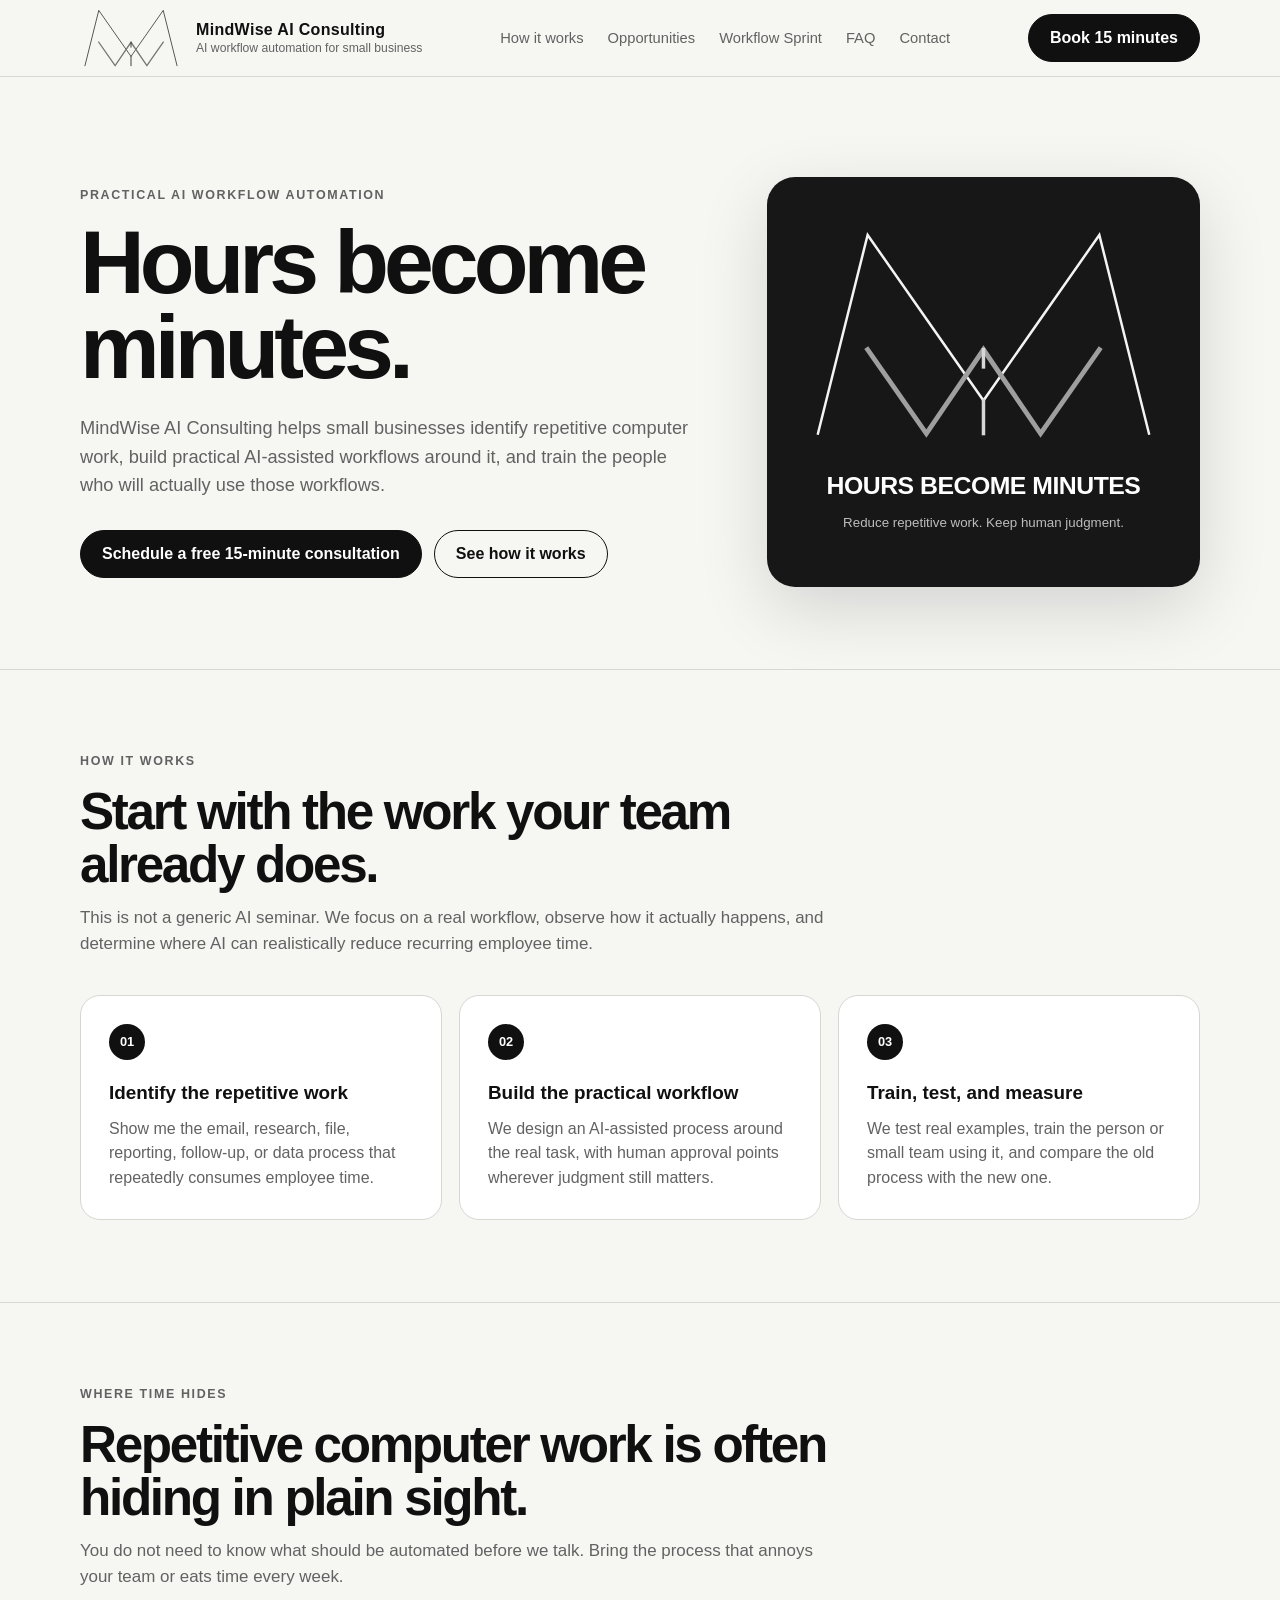
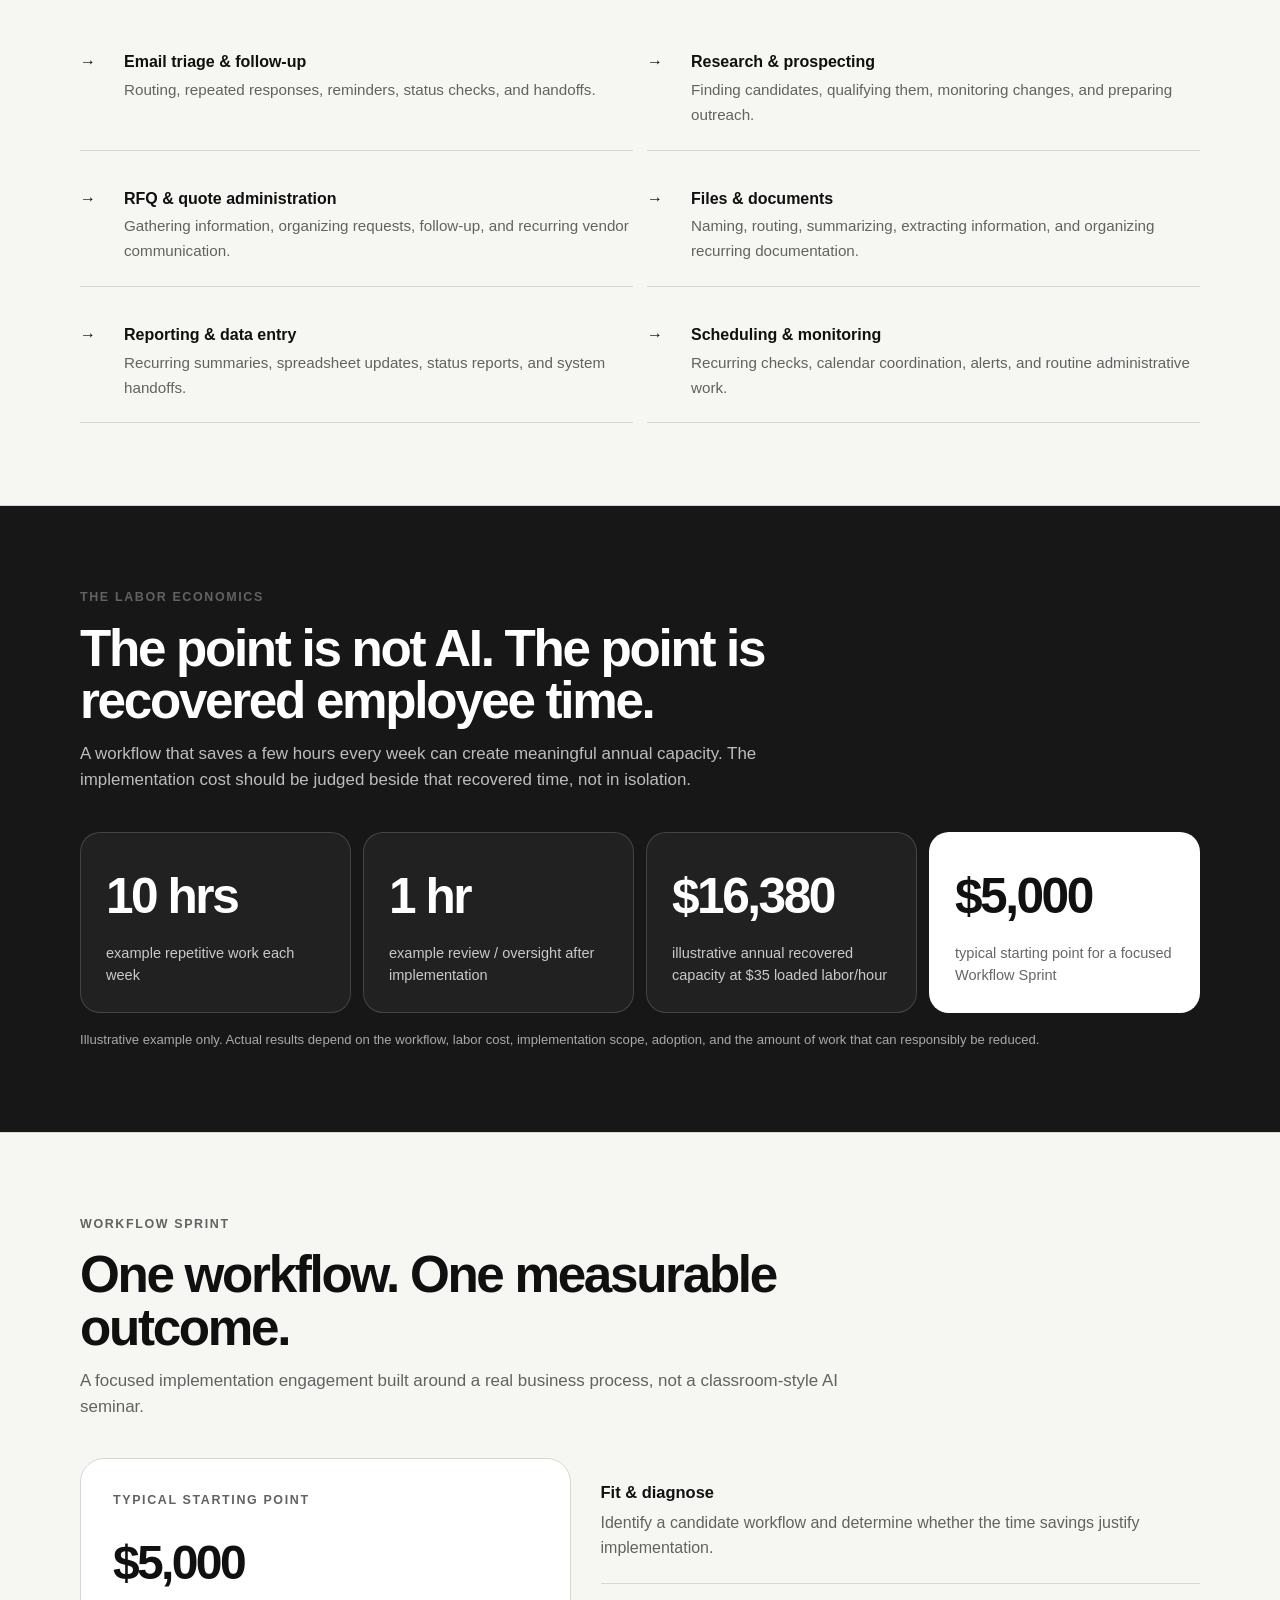
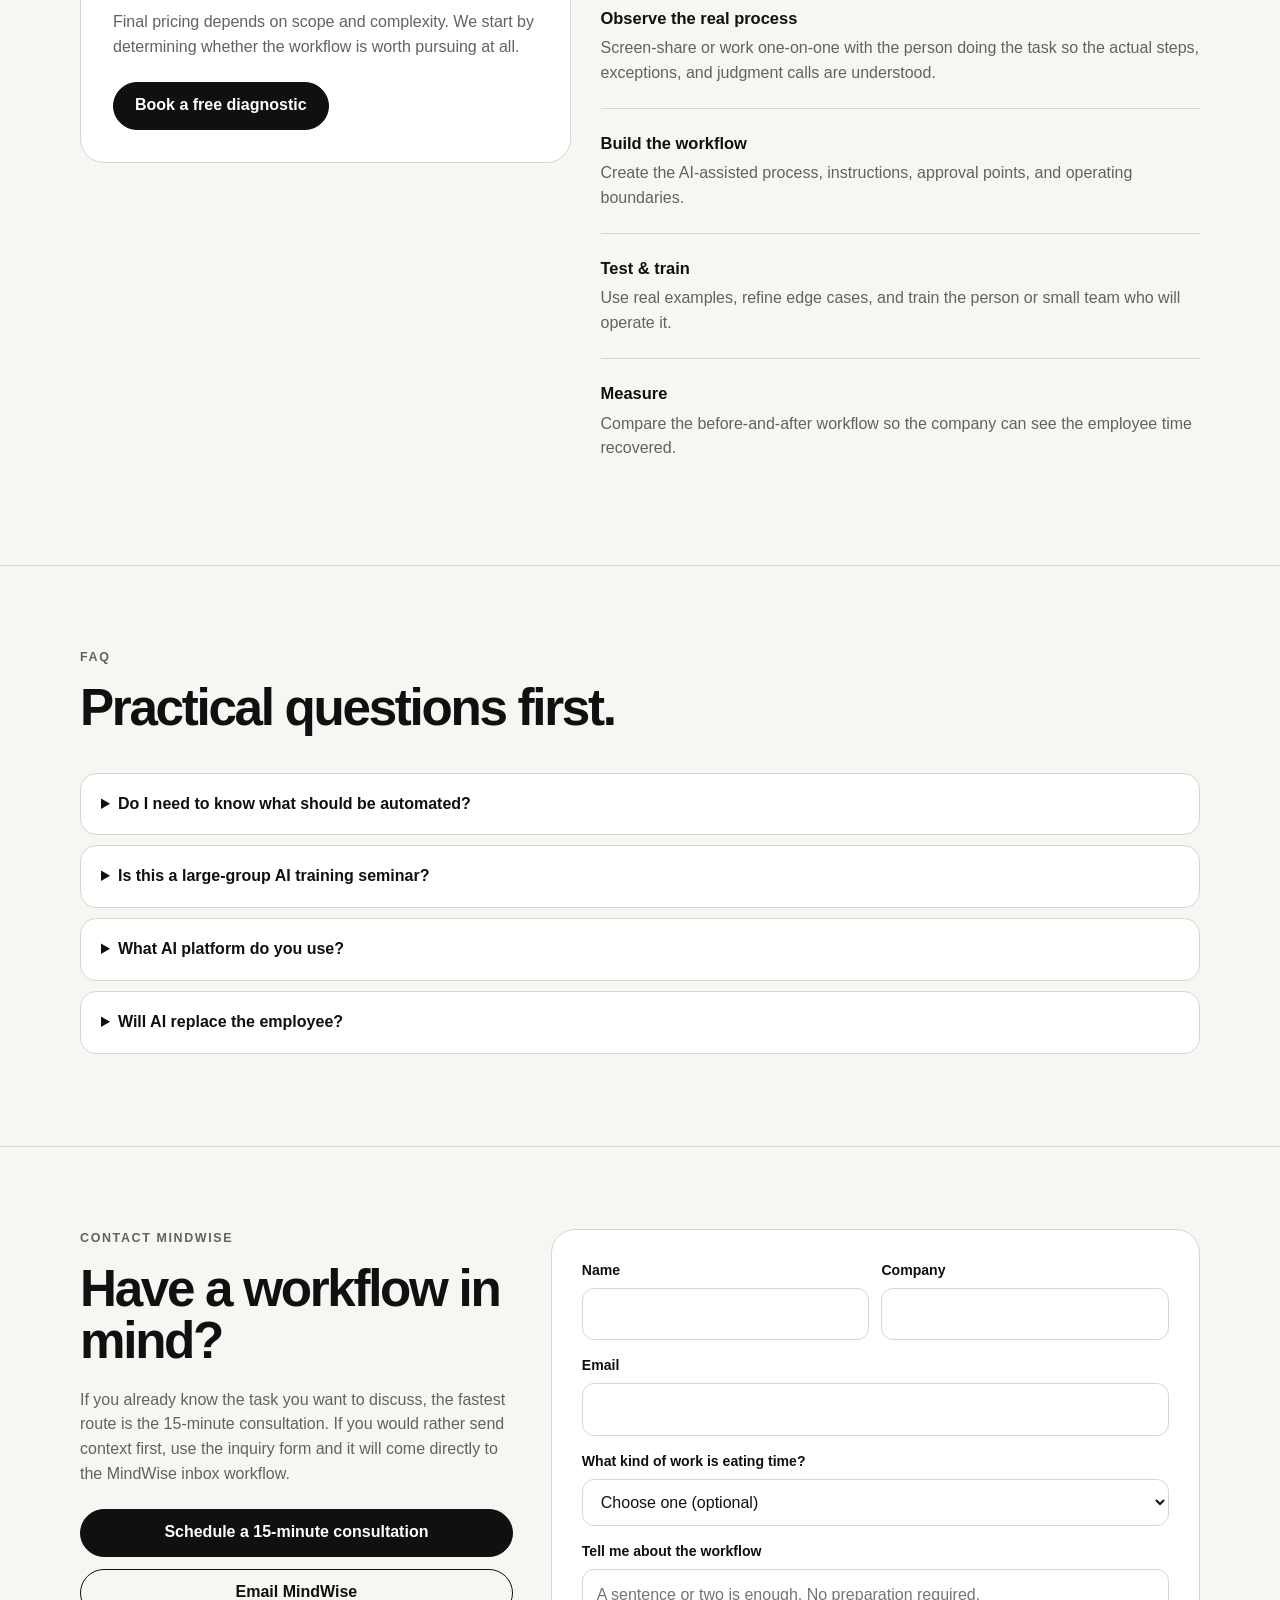
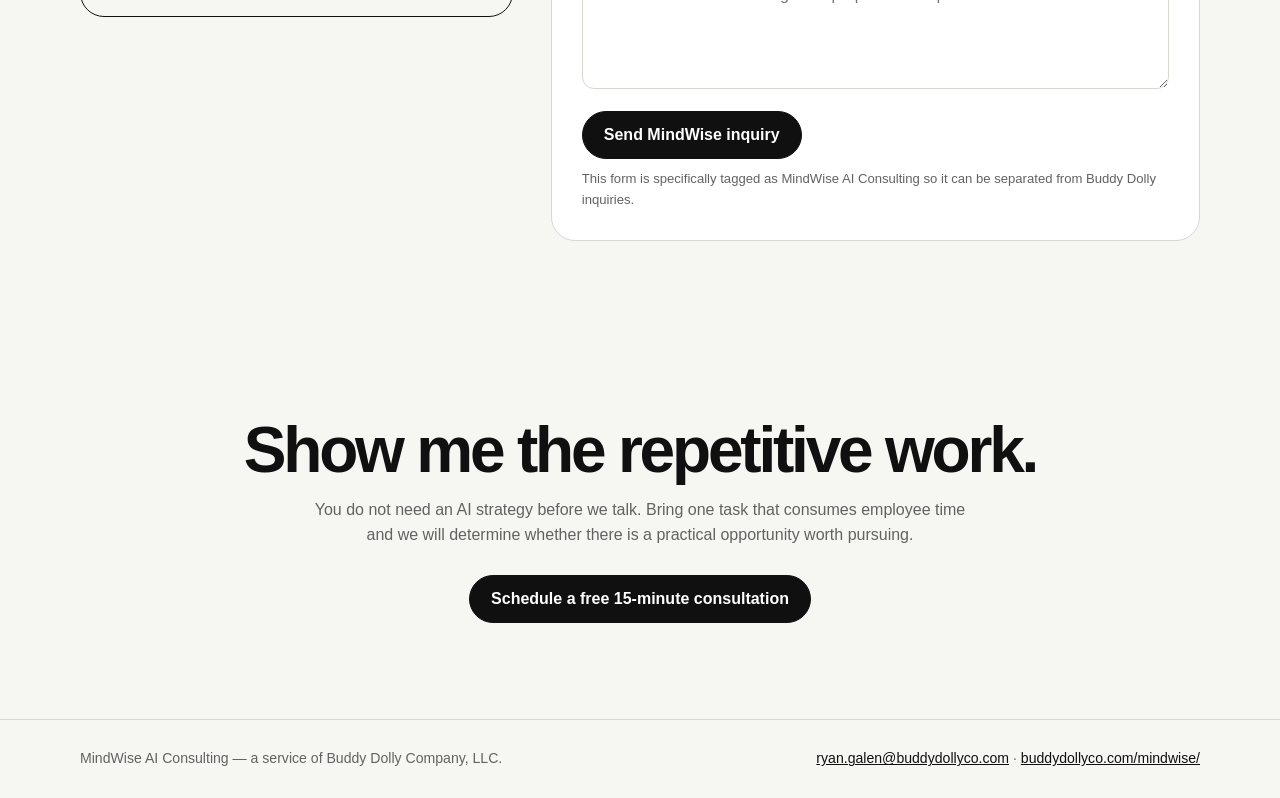
==== commit f9bed137: "Fix MindWise SVG lineweight scaling" ====
--- a/mindwise/index.html
+++ b/mindwise/index.html
@@ -14,8 +14,8 @@
 .button{display:inline-flex;align-items:center;justify-content:center;min-height:48px;padding:0 21px;border-radius:999px;text-decoration:none;font-weight:700;border:1px solid var(--ink);transition:.18s ease;cursor:pointer;font-size:1rem}.button.primary{background:var(--ink);color:#fff}.button.primary:hover{background:#303030}.button.secondary{background:transparent;color:var(--ink)}.button.secondary:hover{background:var(--soft)}
 .hero{padding:100px 0 82px}.hero-grid{display:grid;grid-template-columns:1.18fr .82fr;gap:64px;align-items:center}.eyebrow{text-transform:uppercase;letter-spacing:.13em;font-size:.78rem;font-weight:800;color:var(--muted);margin-bottom:15px}h1{font-size:clamp(3rem,7vw,6.2rem);line-height:.95;letter-spacing:-.055em;max-width:850px;margin-bottom:24px}.hero-copy{font-size:1.14rem;color:var(--muted);max-width:690px;margin-bottom:31px}.actions{display:flex;gap:12px;flex-wrap:wrap}
 .mark-panel{background:var(--dark);border-radius:28px;min-height:410px;display:flex;flex-direction:column;justify-content:center;align-items:center;padding:46px;color:#fff;text-align:center;box-shadow:0 22px 70px rgba(0,0,0,.14)}.hero-mark{width:min(100%,360px);height:auto;margin-bottom:28px}.mark-panel .tagline{font-size:1.55rem;font-weight:800;letter-spacing:-.02em}.mark-panel small{margin-top:8px;color:#bdbdbd}
-/* AutoCAD-derived geometry. Hierarchy: M lightest, W strongest, i intermediate. */
-.logo-m{fill:none;stroke:#111;stroke-width:.10;stroke-linejoin:miter;stroke-linecap:square;vector-effect:non-scaling-stroke}.logo-w{fill:none;stroke:#6d6d6d;stroke-width:.27;stroke-linejoin:miter;stroke-linecap:square;vector-effect:non-scaling-stroke}.logo-i{fill:none;stroke:#363636;stroke-width:.18;stroke-linejoin:miter;stroke-linecap:square;vector-effect:non-scaling-stroke}.mark-panel .logo-m{stroke:#f4f4f4}.mark-panel .logo-w{stroke:#9f9f9f}.mark-panel .logo-i{stroke:#d5d5d5}
+/* CAD-derived geometry. Widths are in SVG user units so they scale with the mark. */
+.logo-m{fill:none;stroke:#111;stroke-width:.075;stroke-linejoin:miter;stroke-linecap:square}.logo-w{fill:none;stroke:#777;stroke-width:.145;stroke-linejoin:miter;stroke-linecap:square}.logo-i{fill:none;stroke:#3a3a3a;stroke-width:.105;stroke-linejoin:miter;stroke-linecap:square}.mark-panel .logo-m{stroke:#f4f4f4}.mark-panel .logo-w{stroke:#9f9f9f}.mark-panel .logo-i{stroke:#d7d7d7}
 section{padding:82px 0;border-top:1px solid var(--line)}.section-head{max-width:760px;margin-bottom:38px}.section-head h2{font-size:clamp(2rem,4vw,3.55rem);line-height:1.02;letter-spacing:-.045em;margin-bottom:14px}.section-head p{color:var(--muted);font-size:1.06rem}.cards{display:grid;grid-template-columns:repeat(3,1fr);gap:17px}.card{background:var(--paper);border:1px solid var(--line);border-radius:20px;padding:28px}.num{display:inline-flex;width:36px;height:36px;align-items:center;justify-content:center;border-radius:50%;background:var(--ink);color:#fff;font-size:.8rem;font-weight:800;margin-bottom:18px}.card h3{font-size:1.18rem;margin-bottom:9px}.card p{color:var(--muted)}
 .workflow-grid{display:grid;grid-template-columns:repeat(2,1fr);gap:14px}.workflow-item{padding:22px 0;border-bottom:1px solid var(--line);display:grid;grid-template-columns:32px 1fr;gap:12px}.workflow-item strong{display:block;margin-bottom:3px}.workflow-item span{color:var(--muted);font-size:.95rem}
 .roi{background:var(--dark);color:#fff}.roi .section-head p{color:#bdbdbd}.roi-grid{display:grid;grid-template-columns:repeat(4,1fr);gap:12px}.metric{border:1px solid rgba(255,255,255,.16);background:rgba(255,255,255,.045);border-radius:20px;padding:25px}.metric .big{font-size:clamp(2rem,4vw,3.1rem);font-weight:800;letter-spacing:-.05em}.metric .label{color:#c9c9c9;margin-top:7px;font-size:.91rem}.metric.cost{background:#fff;color:#111}.metric.cost .label{color:#666}.roi-note{margin-top:17px;color:#a9a9a9;font-size:.82rem}
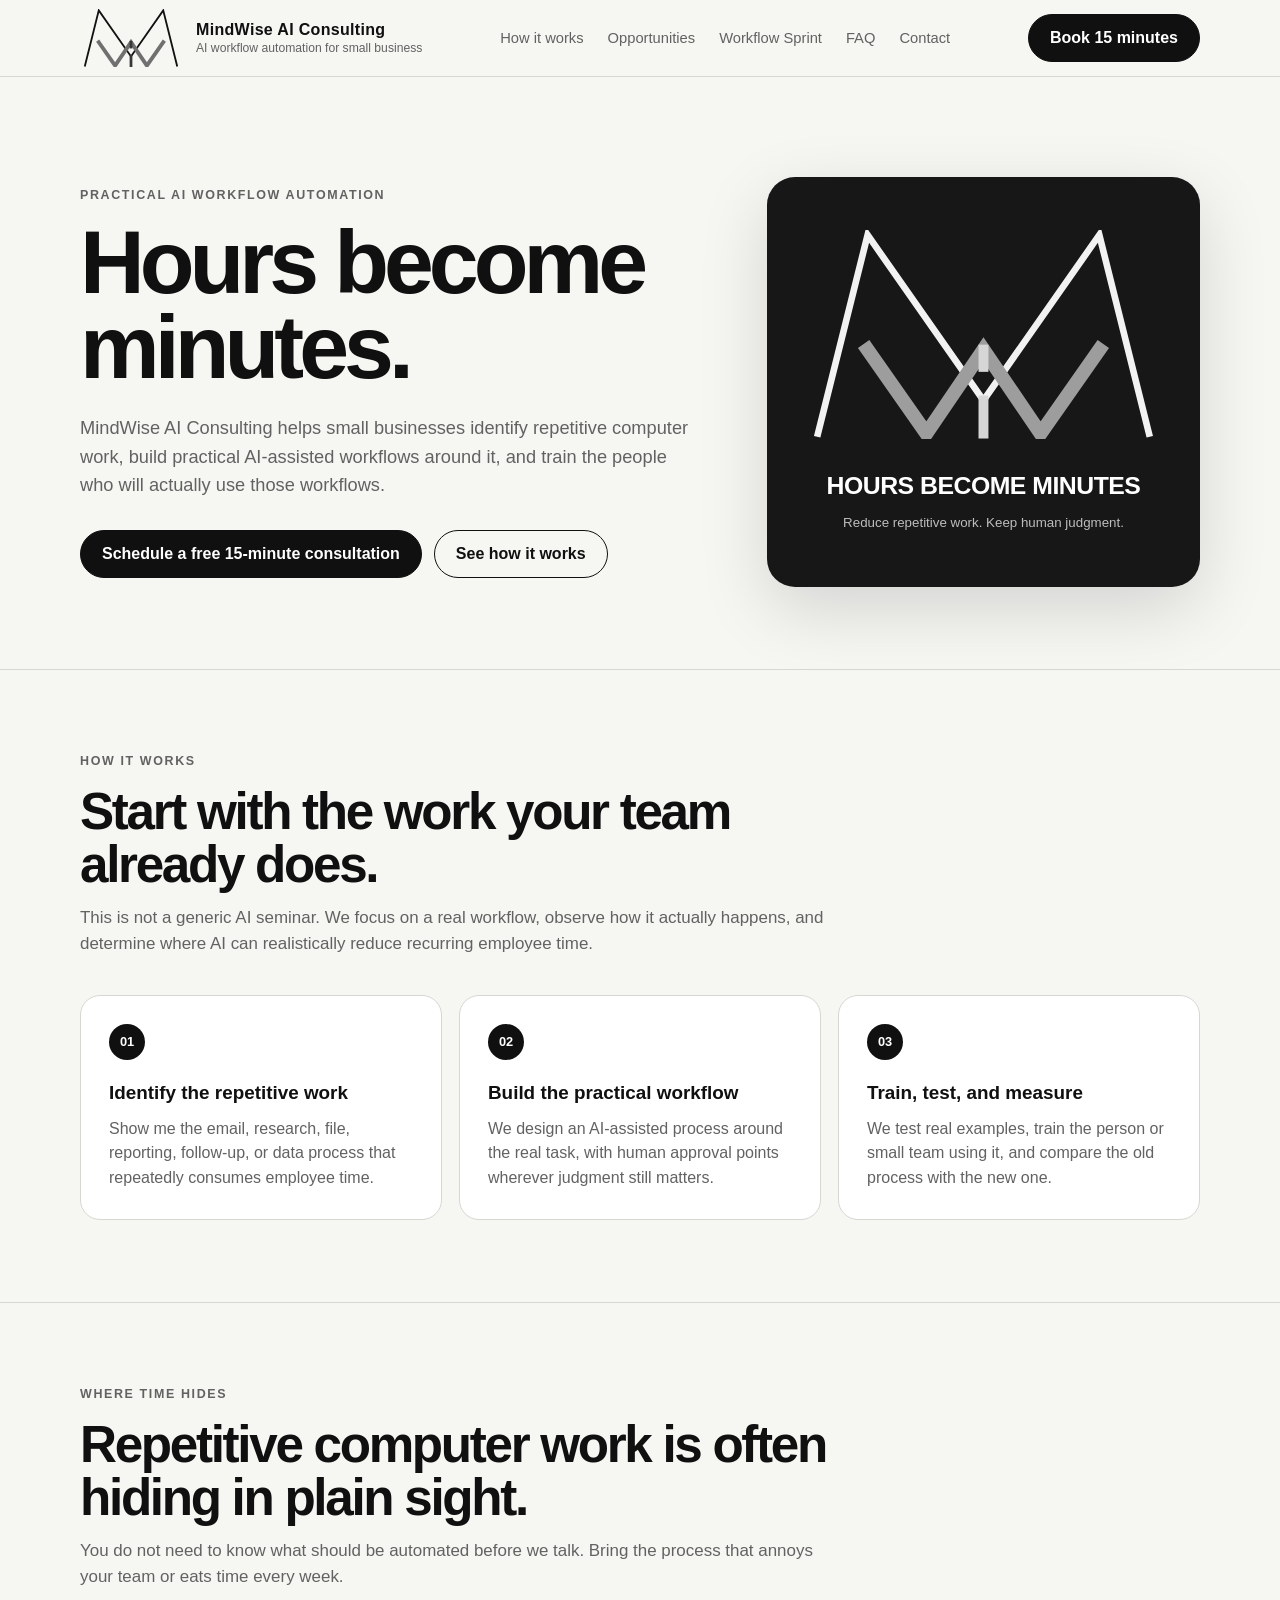
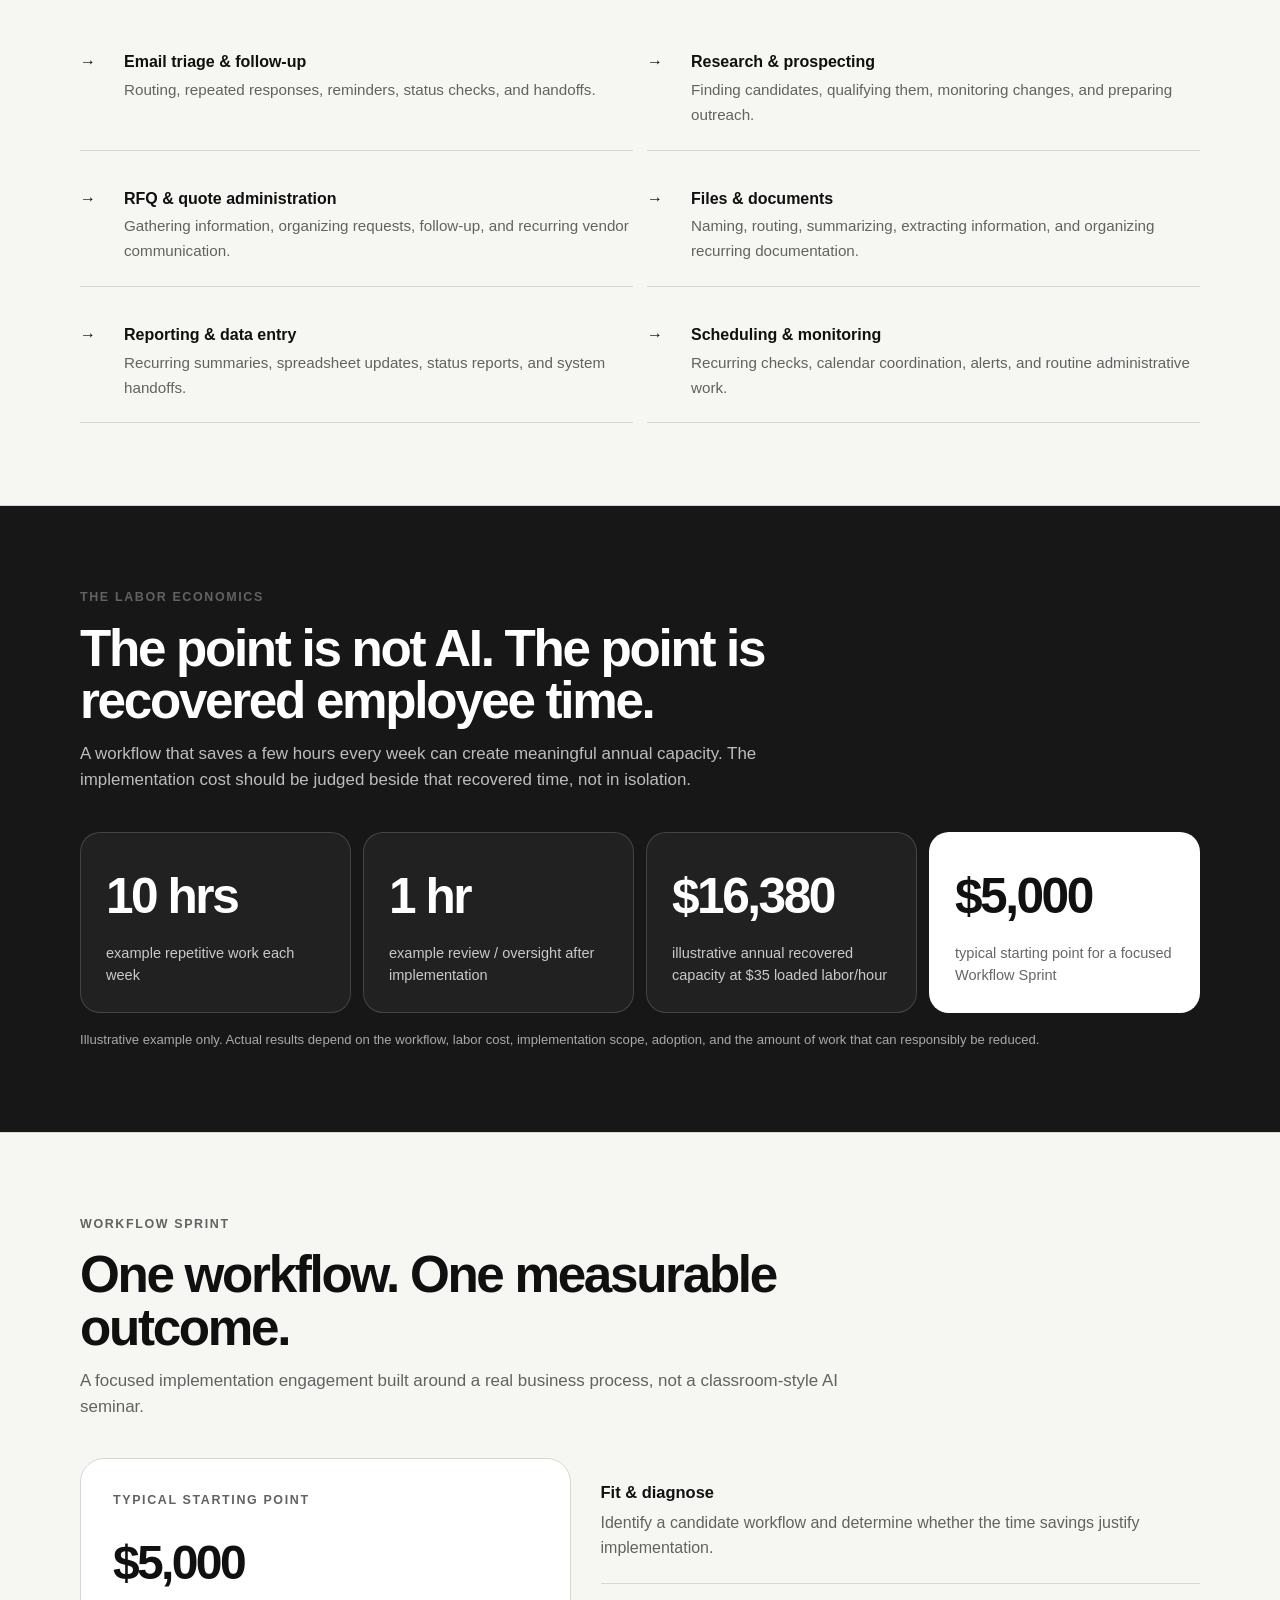
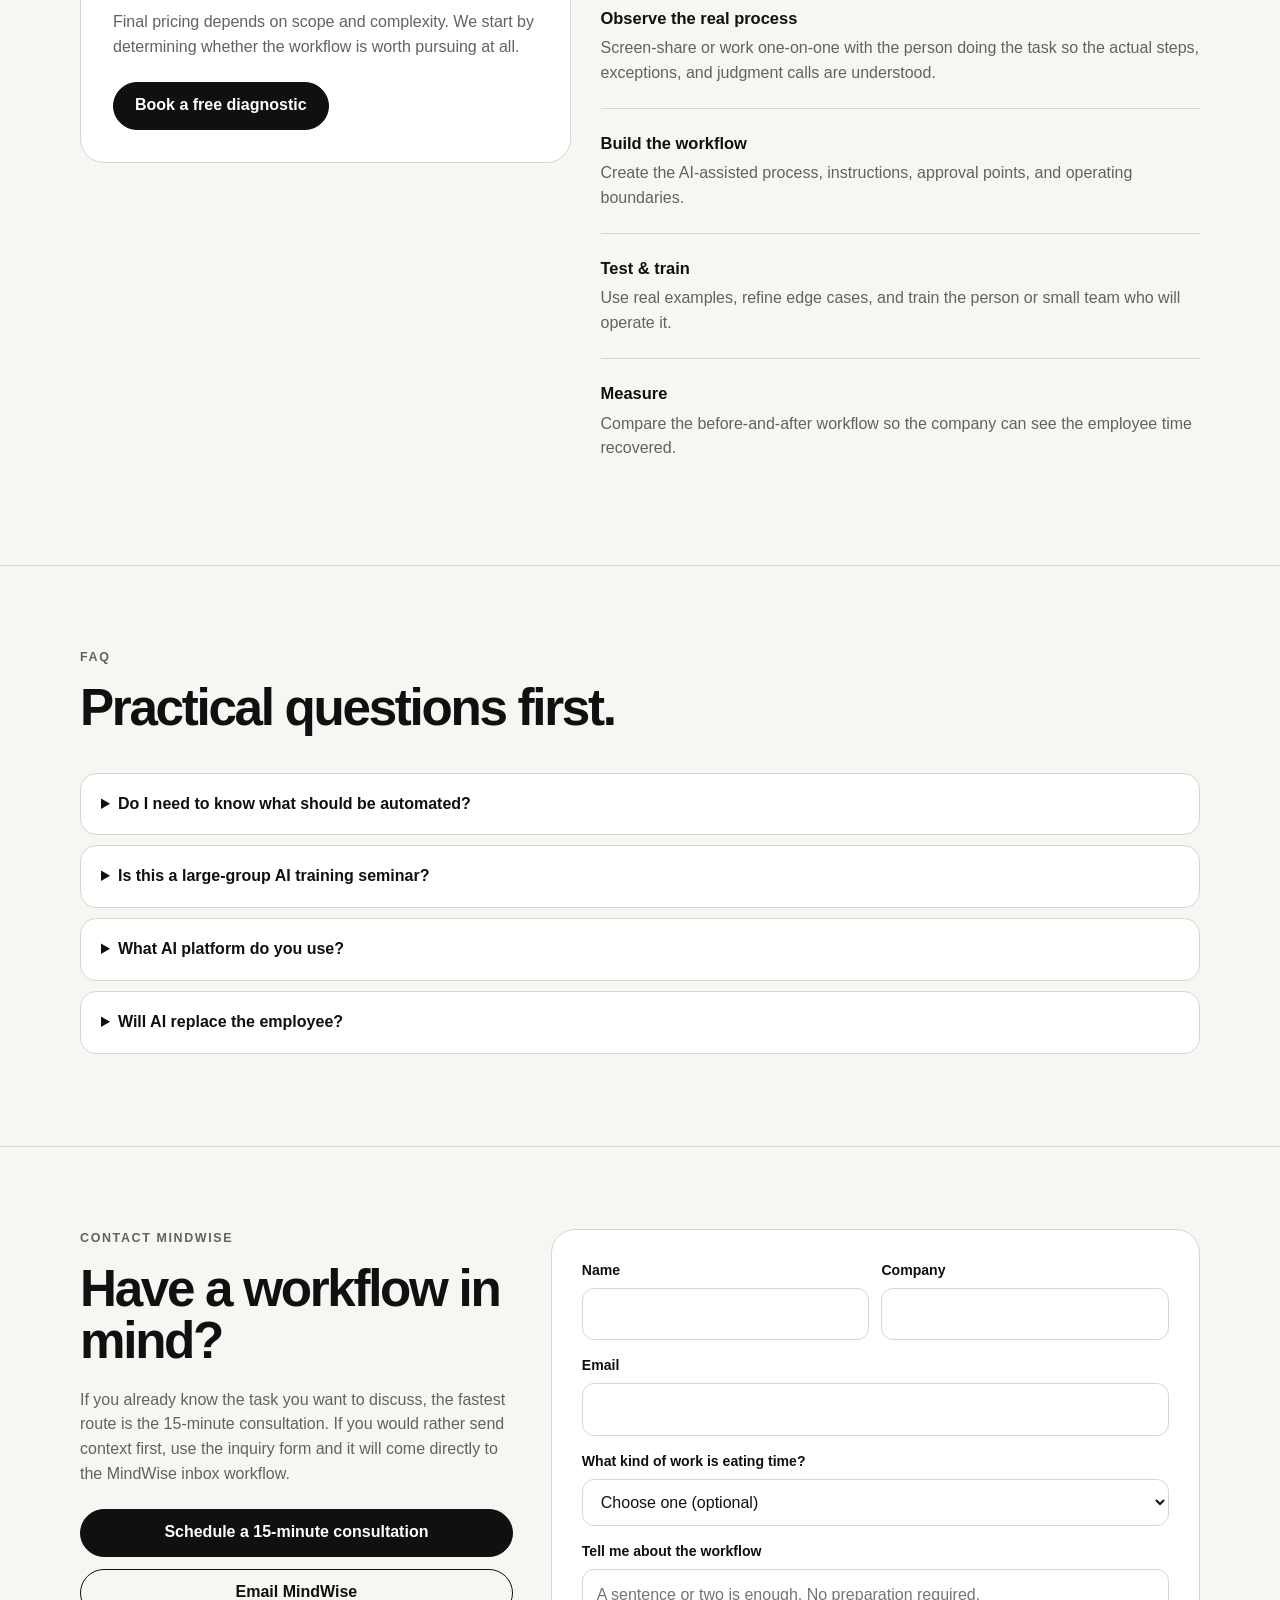
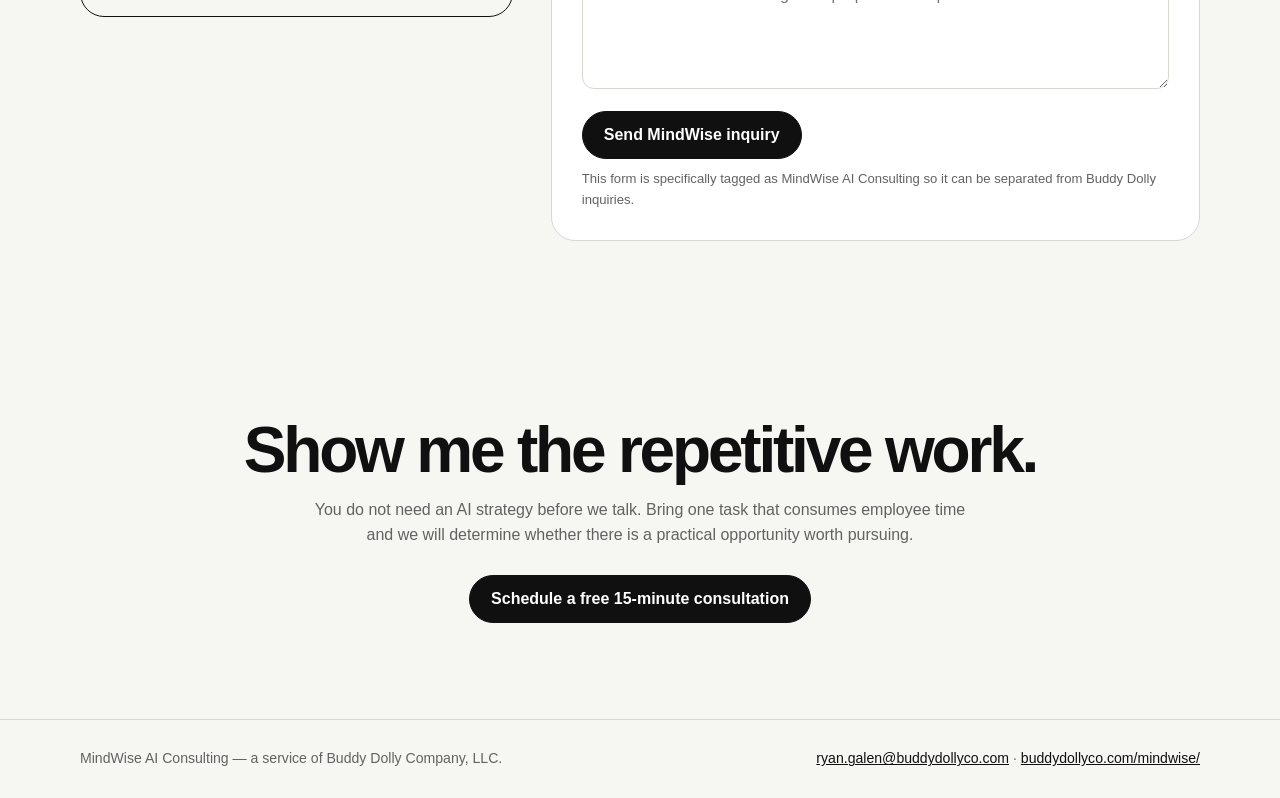
==== commit b5ae23b7: "Increase MindWise SVG stroke weights for visible hierarchy" ====
--- a/mindwise/index.html
+++ b/mindwise/index.html
@@ -14,8 +14,8 @@
 .button{display:inline-flex;align-items:center;justify-content:center;min-height:48px;padding:0 21px;border-radius:999px;text-decoration:none;font-weight:700;border:1px solid var(--ink);transition:.18s ease;cursor:pointer;font-size:1rem}.button.primary{background:var(--ink);color:#fff}.button.primary:hover{background:#303030}.button.secondary{background:transparent;color:var(--ink)}.button.secondary:hover{background:var(--soft)}
 .hero{padding:100px 0 82px}.hero-grid{display:grid;grid-template-columns:1.18fr .82fr;gap:64px;align-items:center}.eyebrow{text-transform:uppercase;letter-spacing:.13em;font-size:.78rem;font-weight:800;color:var(--muted);margin-bottom:15px}h1{font-size:clamp(3rem,7vw,6.2rem);line-height:.95;letter-spacing:-.055em;max-width:850px;margin-bottom:24px}.hero-copy{font-size:1.14rem;color:var(--muted);max-width:690px;margin-bottom:31px}.actions{display:flex;gap:12px;flex-wrap:wrap}
 .mark-panel{background:var(--dark);border-radius:28px;min-height:410px;display:flex;flex-direction:column;justify-content:center;align-items:center;padding:46px;color:#fff;text-align:center;box-shadow:0 22px 70px rgba(0,0,0,.14)}.hero-mark{width:min(100%,360px);height:auto;margin-bottom:28px}.mark-panel .tagline{font-size:1.55rem;font-weight:800;letter-spacing:-.02em}.mark-panel small{margin-top:8px;color:#bdbdbd}
-/* CAD-derived geometry. Widths are in SVG user units so they scale with the mark. */
-.logo-m{fill:none;stroke:#111;stroke-width:.075;stroke-linejoin:miter;stroke-linecap:square}.logo-w{fill:none;stroke:#777;stroke-width:.145;stroke-linejoin:miter;stroke-linecap:square}.logo-i{fill:none;stroke:#3a3a3a;stroke-width:.105;stroke-linejoin:miter;stroke-linecap:square}.mark-panel .logo-m{stroke:#f4f4f4}.mark-panel .logo-w{stroke:#9f9f9f}.mark-panel .logo-i{stroke:#d7d7d7}
+/* CAD-derived geometry. Deliberately substantial SVG-user-unit strokes so the hierarchy is visible at hero size. */
+.logo-m{fill:none;stroke:#111;stroke-width:.20;stroke-linejoin:miter;stroke-linecap:square}.logo-w{fill:none;stroke:#707070;stroke-width:.42;stroke-linejoin:miter;stroke-linecap:square}.logo-i{fill:none;stroke:#383838;stroke-width:.30;stroke-linejoin:miter;stroke-linecap:square}.mark-panel .logo-m{stroke:#f2f2f2}.mark-panel .logo-w{stroke:#9d9d9d}.mark-panel .logo-i{stroke:#d6d6d6}
 section{padding:82px 0;border-top:1px solid var(--line)}.section-head{max-width:760px;margin-bottom:38px}.section-head h2{font-size:clamp(2rem,4vw,3.55rem);line-height:1.02;letter-spacing:-.045em;margin-bottom:14px}.section-head p{color:var(--muted);font-size:1.06rem}.cards{display:grid;grid-template-columns:repeat(3,1fr);gap:17px}.card{background:var(--paper);border:1px solid var(--line);border-radius:20px;padding:28px}.num{display:inline-flex;width:36px;height:36px;align-items:center;justify-content:center;border-radius:50%;background:var(--ink);color:#fff;font-size:.8rem;font-weight:800;margin-bottom:18px}.card h3{font-size:1.18rem;margin-bottom:9px}.card p{color:var(--muted)}
 .workflow-grid{display:grid;grid-template-columns:repeat(2,1fr);gap:14px}.workflow-item{padding:22px 0;border-bottom:1px solid var(--line);display:grid;grid-template-columns:32px 1fr;gap:12px}.workflow-item strong{display:block;margin-bottom:3px}.workflow-item span{color:var(--muted);font-size:.95rem}
 .roi{background:var(--dark);color:#fff}.roi .section-head p{color:#bdbdbd}.roi-grid{display:grid;grid-template-columns:repeat(4,1fr);gap:12px}.metric{border:1px solid rgba(255,255,255,.16);background:rgba(255,255,255,.045);border-radius:20px;padding:25px}.metric .big{font-size:clamp(2rem,4vw,3.1rem);font-weight:800;letter-spacing:-.05em}.metric .label{color:#c9c9c9;margin-top:7px;font-size:.91rem}.metric.cost{background:#fff;color:#111}.metric.cost .label{color:#666}.roi-note{margin-top:17px;color:#a9a9a9;font-size:.82rem}
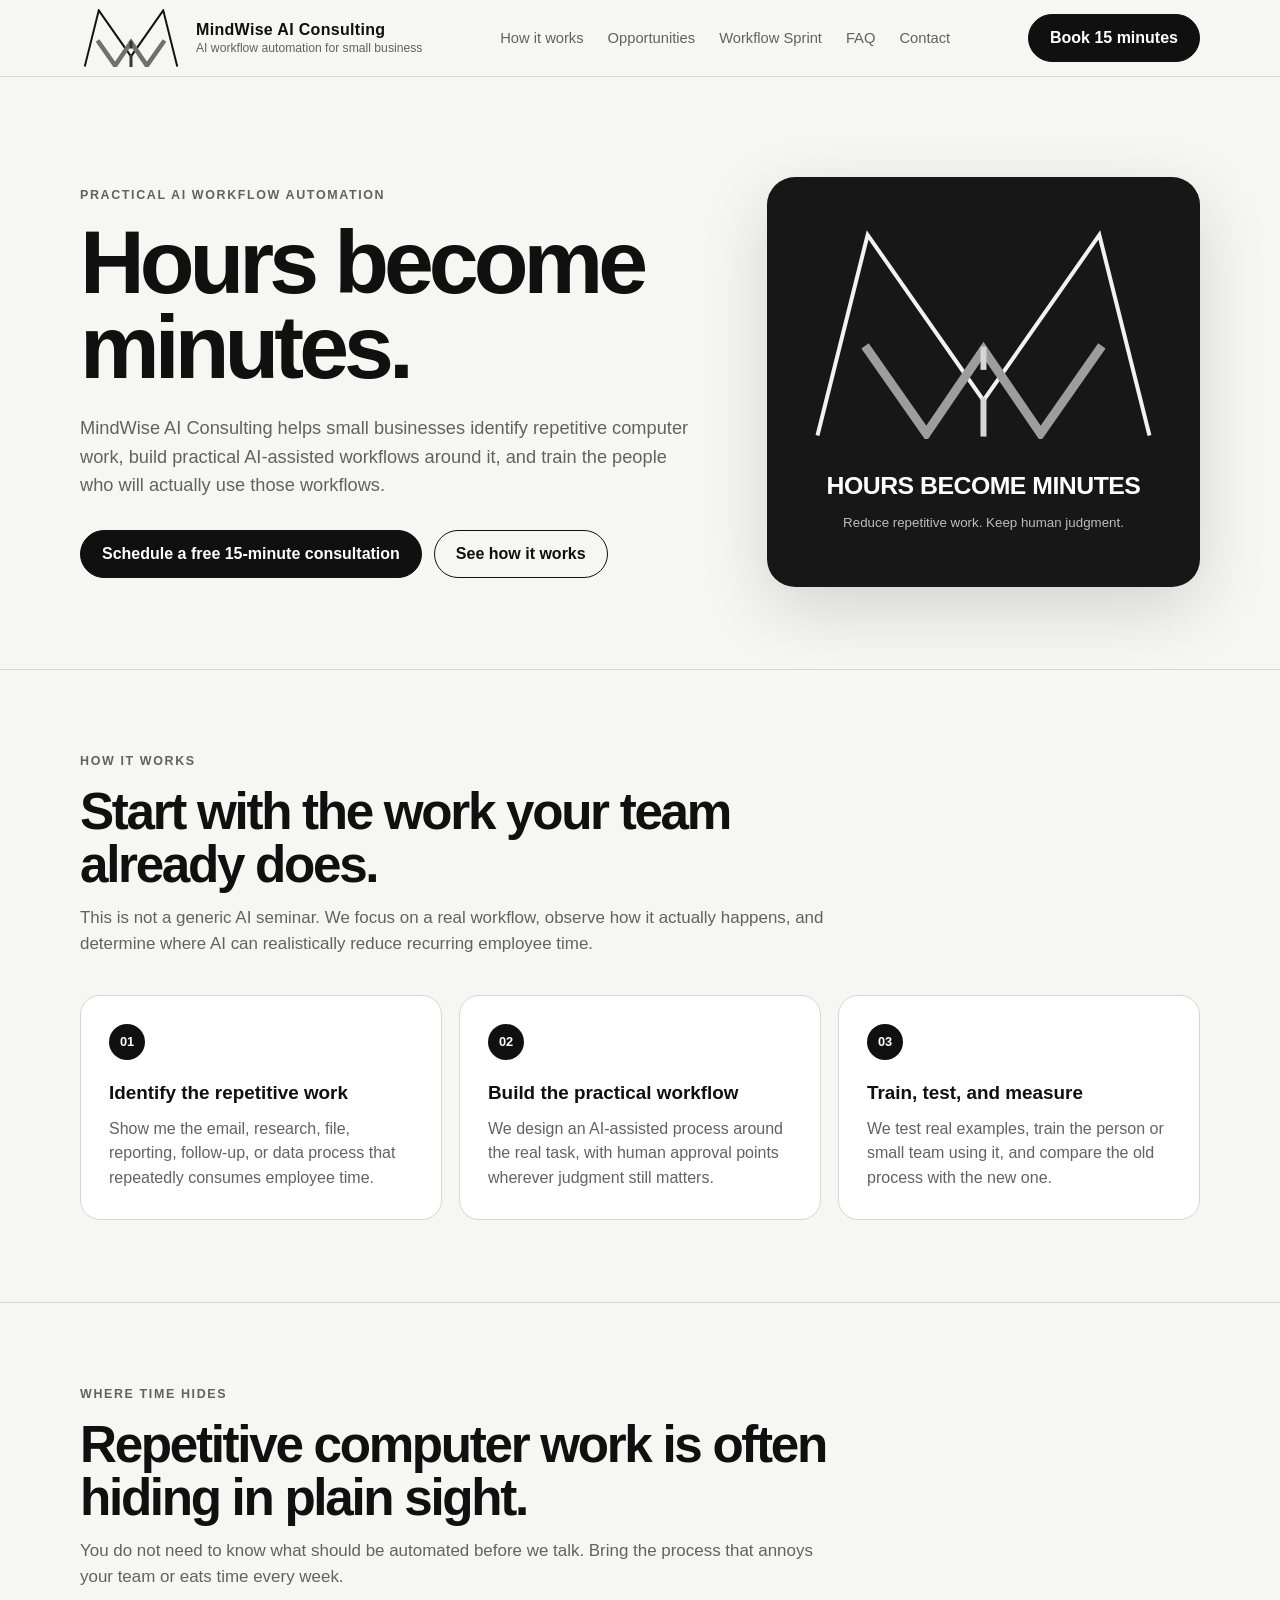
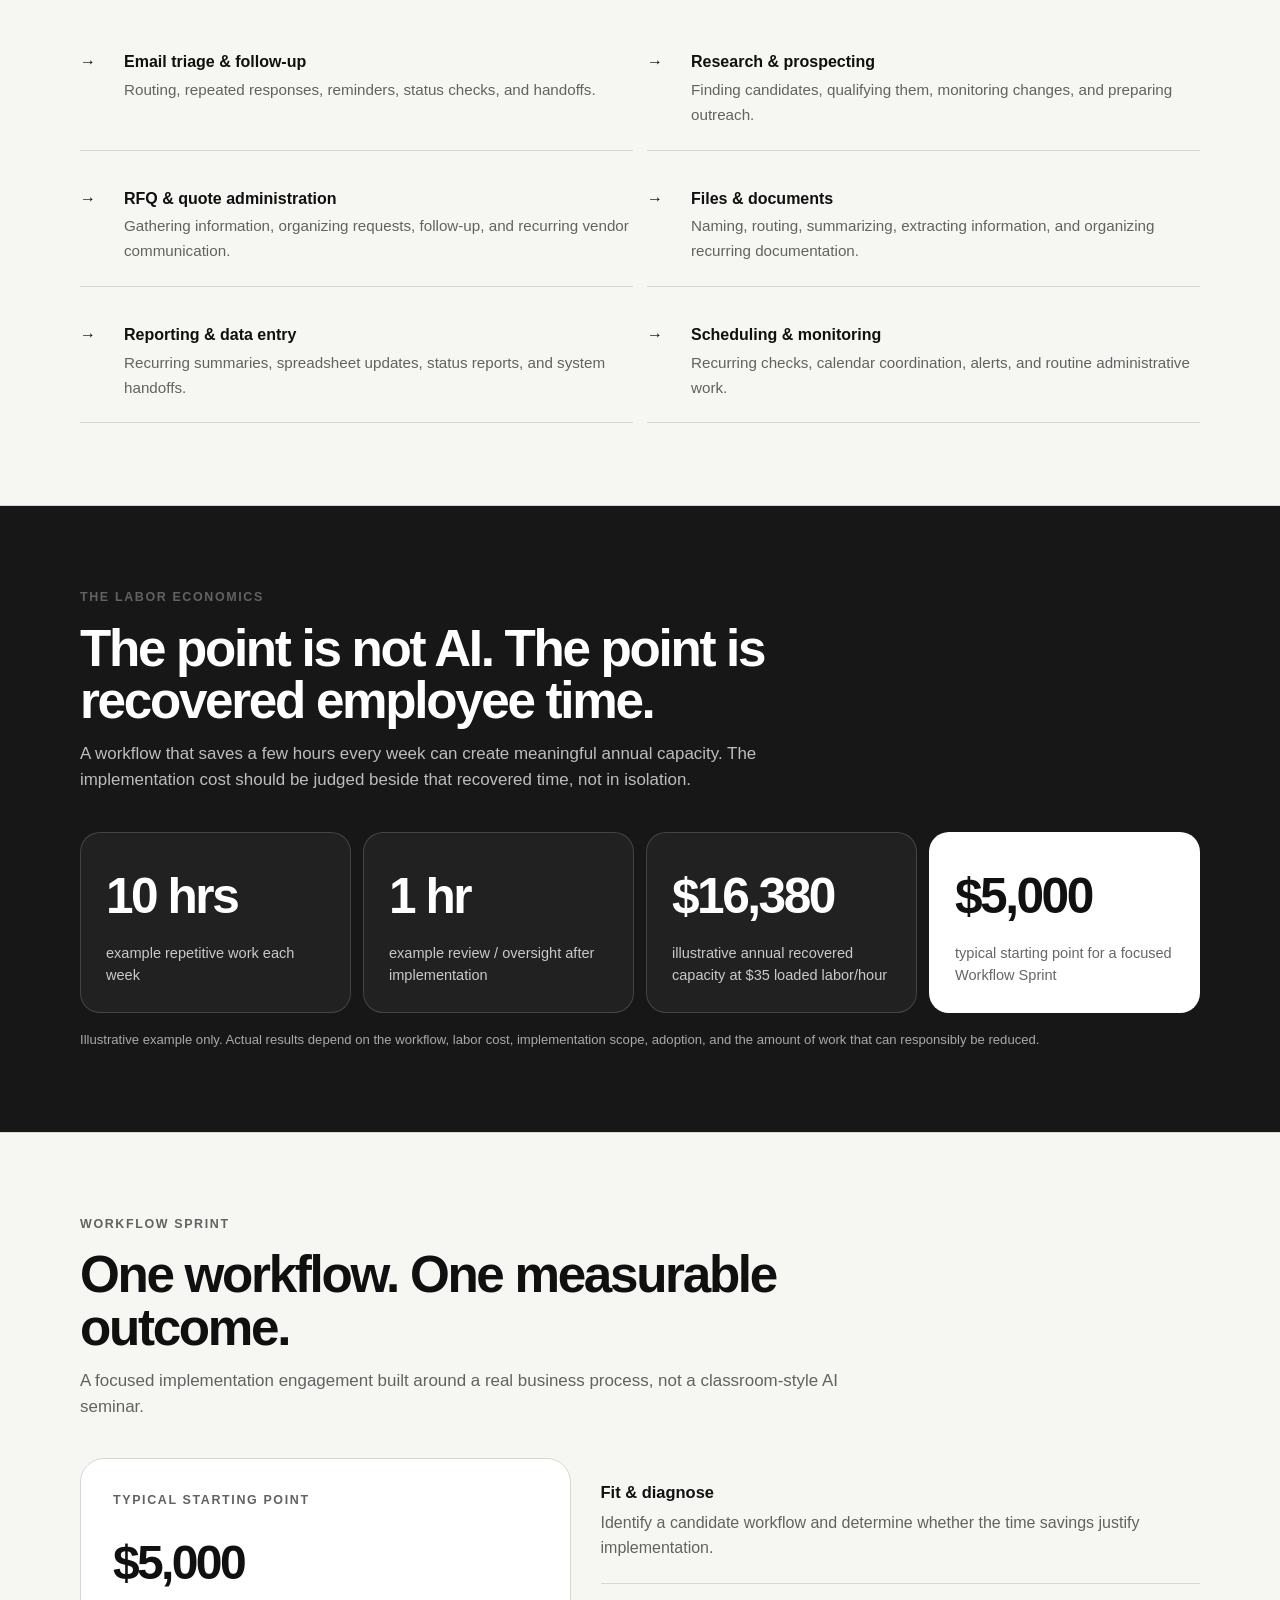
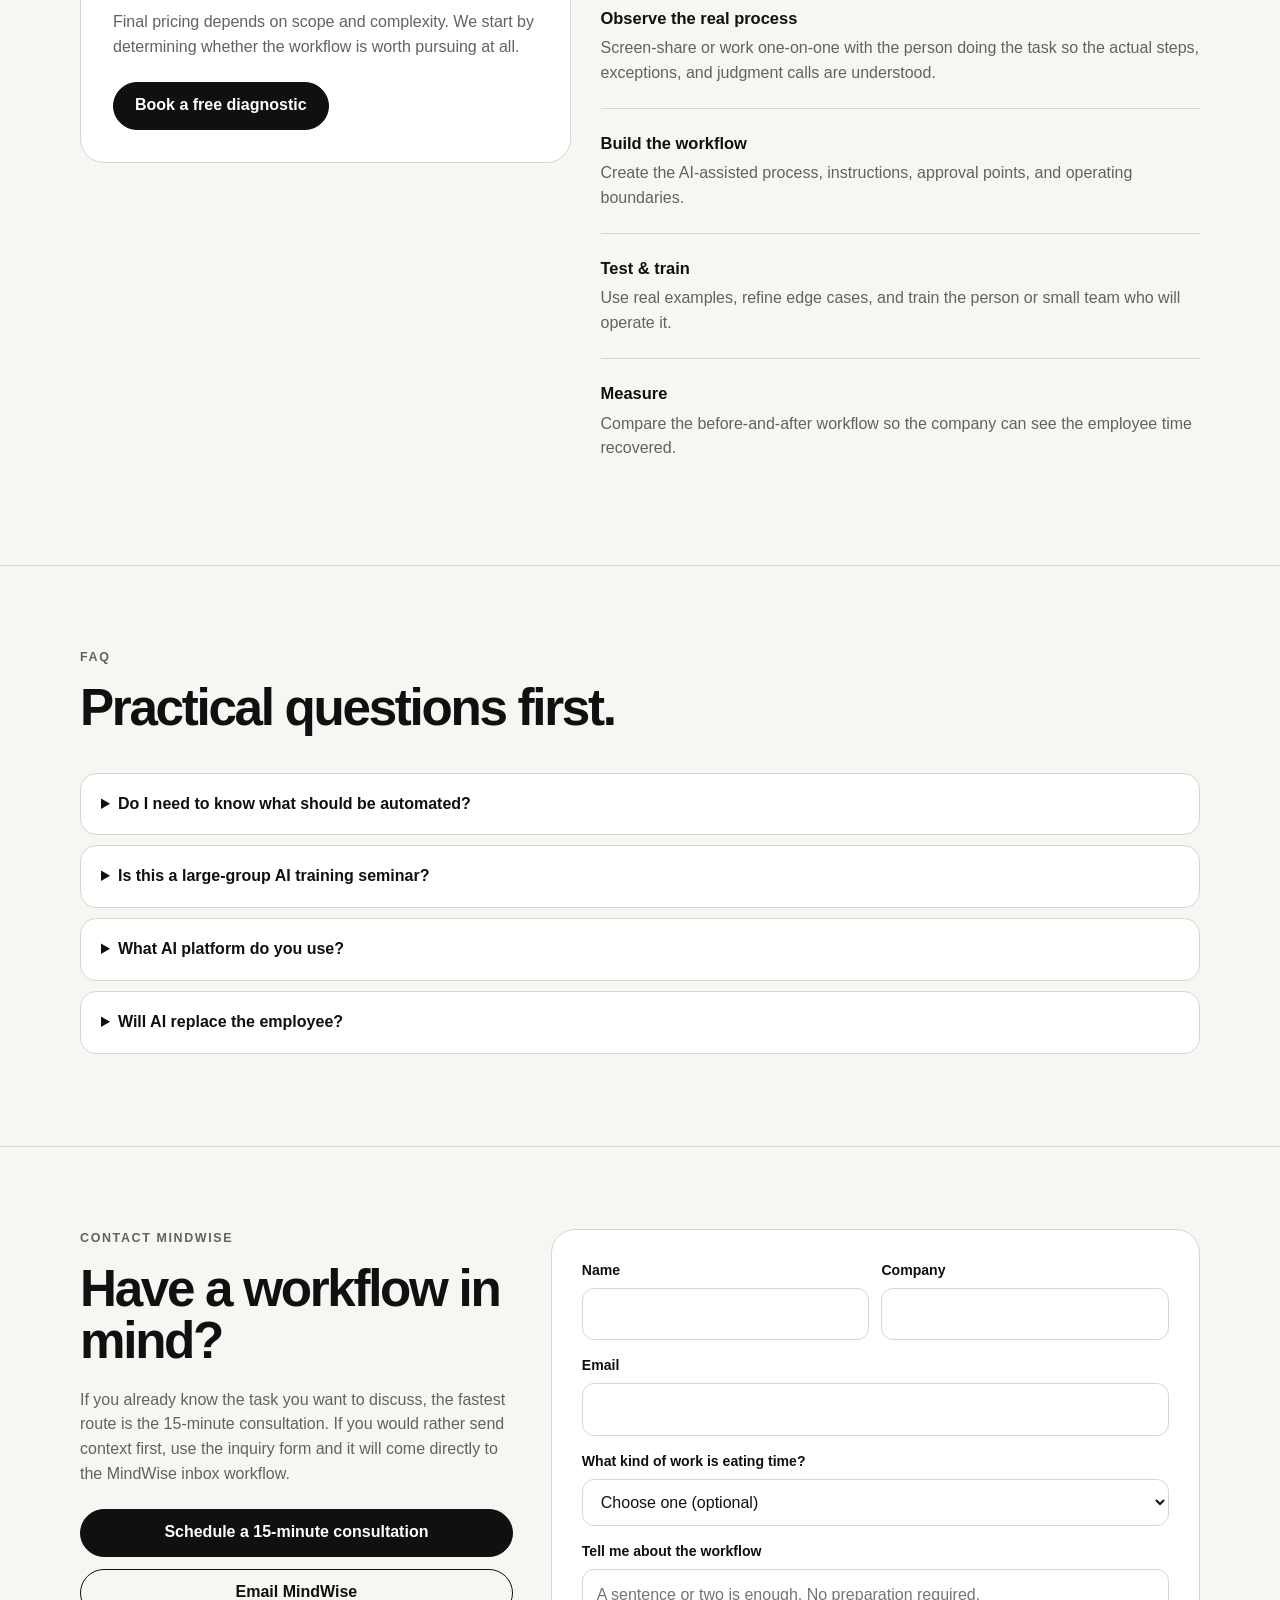
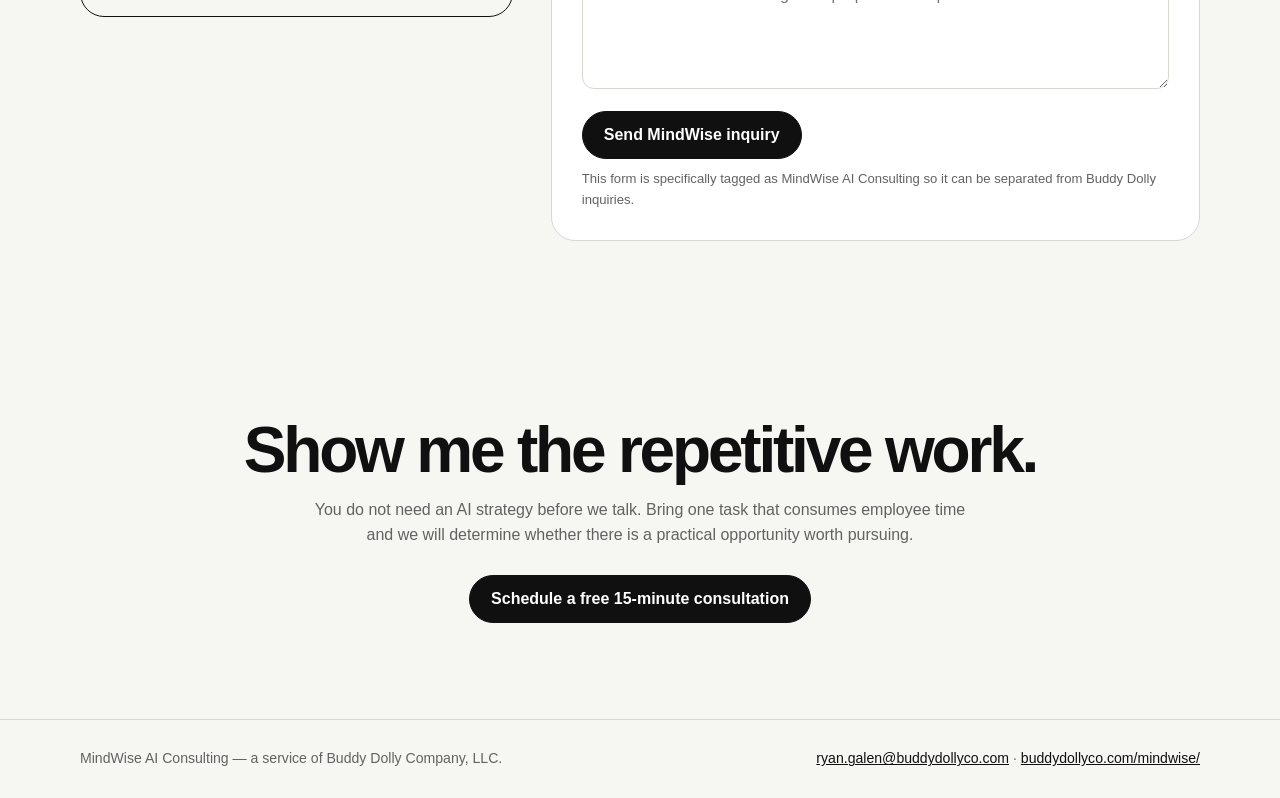
==== commit 14bf1f7e: "Set explicit MindWise logo stroke hierarchy" ====
--- a/mindwise/index.html
+++ b/mindwise/index.html
@@ -14,8 +14,10 @@
 .button{display:inline-flex;align-items:center;justify-content:center;min-height:48px;padding:0 21px;border-radius:999px;text-decoration:none;font-weight:700;border:1px solid var(--ink);transition:.18s ease;cursor:pointer;font-size:1rem}.button.primary{background:var(--ink);color:#fff}.button.primary:hover{background:#303030}.button.secondary{background:transparent;color:var(--ink)}.button.secondary:hover{background:var(--soft)}
 .hero{padding:100px 0 82px}.hero-grid{display:grid;grid-template-columns:1.18fr .82fr;gap:64px;align-items:center}.eyebrow{text-transform:uppercase;letter-spacing:.13em;font-size:.78rem;font-weight:800;color:var(--muted);margin-bottom:15px}h1{font-size:clamp(3rem,7vw,6.2rem);line-height:.95;letter-spacing:-.055em;max-width:850px;margin-bottom:24px}.hero-copy{font-size:1.14rem;color:var(--muted);max-width:690px;margin-bottom:31px}.actions{display:flex;gap:12px;flex-wrap:wrap}
 .mark-panel{background:var(--dark);border-radius:28px;min-height:410px;display:flex;flex-direction:column;justify-content:center;align-items:center;padding:46px;color:#fff;text-align:center;box-shadow:0 22px 70px rgba(0,0,0,.14)}.hero-mark{width:min(100%,360px);height:auto;margin-bottom:28px}.mark-panel .tagline{font-size:1.55rem;font-weight:800;letter-spacing:-.02em}.mark-panel small{margin-top:8px;color:#bdbdbd}
-/* CAD-derived geometry. Deliberately substantial SVG-user-unit strokes so the hierarchy is visible at hero size. */
-.logo-m{fill:none;stroke:#111;stroke-width:.20;stroke-linejoin:miter;stroke-linecap:square}.logo-w{fill:none;stroke:#707070;stroke-width:.42;stroke-linejoin:miter;stroke-linecap:square}.logo-i{fill:none;stroke:#383838;stroke-width:.30;stroke-linejoin:miter;stroke-linecap:square}.mark-panel .logo-m{stroke:#f2f2f2}.mark-panel .logo-w{stroke:#9d9d9d}.mark-panel .logo-i{stroke:#d6d6d6}
+/* CAD-derived geometry. Explicit screen-space weights: header 2/4.5/3 px; hero 4/9/6 px. */
+.logo-m,.logo-w,.logo-i{fill:none;stroke-linejoin:miter;stroke-linecap:square;vector-effect:non-scaling-stroke}
+.logo-m{stroke:#111;stroke-width:2px}.logo-w{stroke:#707070;stroke-width:4.5px}.logo-i{stroke:#383838;stroke-width:3px}
+.mark-panel .logo-m{stroke:#f2f2f2;stroke-width:4px}.mark-panel .logo-w{stroke:#9d9d9d;stroke-width:9px}.mark-panel .logo-i{stroke:#d6d6d6;stroke-width:6px}
 section{padding:82px 0;border-top:1px solid var(--line)}.section-head{max-width:760px;margin-bottom:38px}.section-head h2{font-size:clamp(2rem,4vw,3.55rem);line-height:1.02;letter-spacing:-.045em;margin-bottom:14px}.section-head p{color:var(--muted);font-size:1.06rem}.cards{display:grid;grid-template-columns:repeat(3,1fr);gap:17px}.card{background:var(--paper);border:1px solid var(--line);border-radius:20px;padding:28px}.num{display:inline-flex;width:36px;height:36px;align-items:center;justify-content:center;border-radius:50%;background:var(--ink);color:#fff;font-size:.8rem;font-weight:800;margin-bottom:18px}.card h3{font-size:1.18rem;margin-bottom:9px}.card p{color:var(--muted)}
 .workflow-grid{display:grid;grid-template-columns:repeat(2,1fr);gap:14px}.workflow-item{padding:22px 0;border-bottom:1px solid var(--line);display:grid;grid-template-columns:32px 1fr;gap:12px}.workflow-item strong{display:block;margin-bottom:3px}.workflow-item span{color:var(--muted);font-size:.95rem}
 .roi{background:var(--dark);color:#fff}.roi .section-head p{color:#bdbdbd}.roi-grid{display:grid;grid-template-columns:repeat(4,1fr);gap:12px}.metric{border:1px solid rgba(255,255,255,.16);background:rgba(255,255,255,.045);border-radius:20px;padding:25px}.metric .big{font-size:clamp(2rem,4vw,3.1rem);font-weight:800;letter-spacing:-.05em}.metric .label{color:#c9c9c9;margin-top:7px;font-size:.91rem}.metric.cost{background:#fff;color:#111}.metric.cost .label{color:#666}.roi-note{margin-top:17px;color:#a9a9a9;font-size:.82rem}
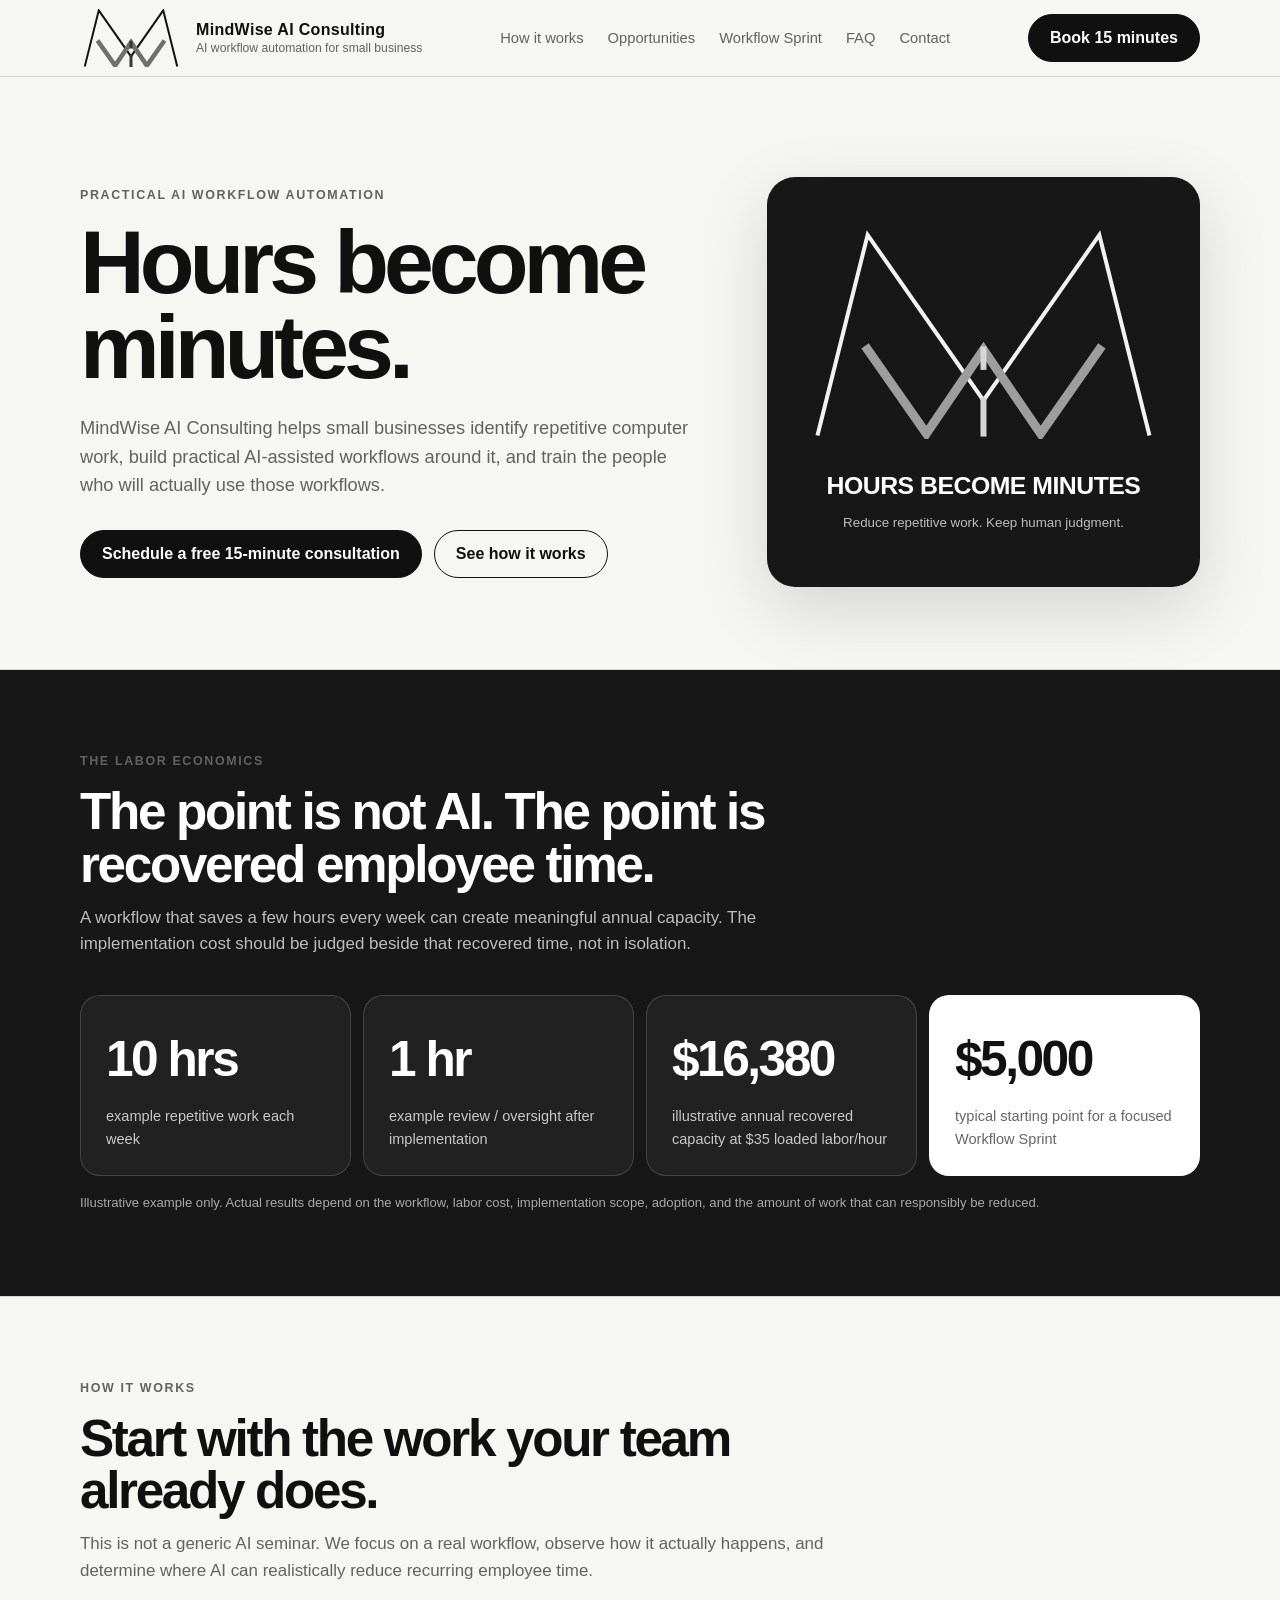
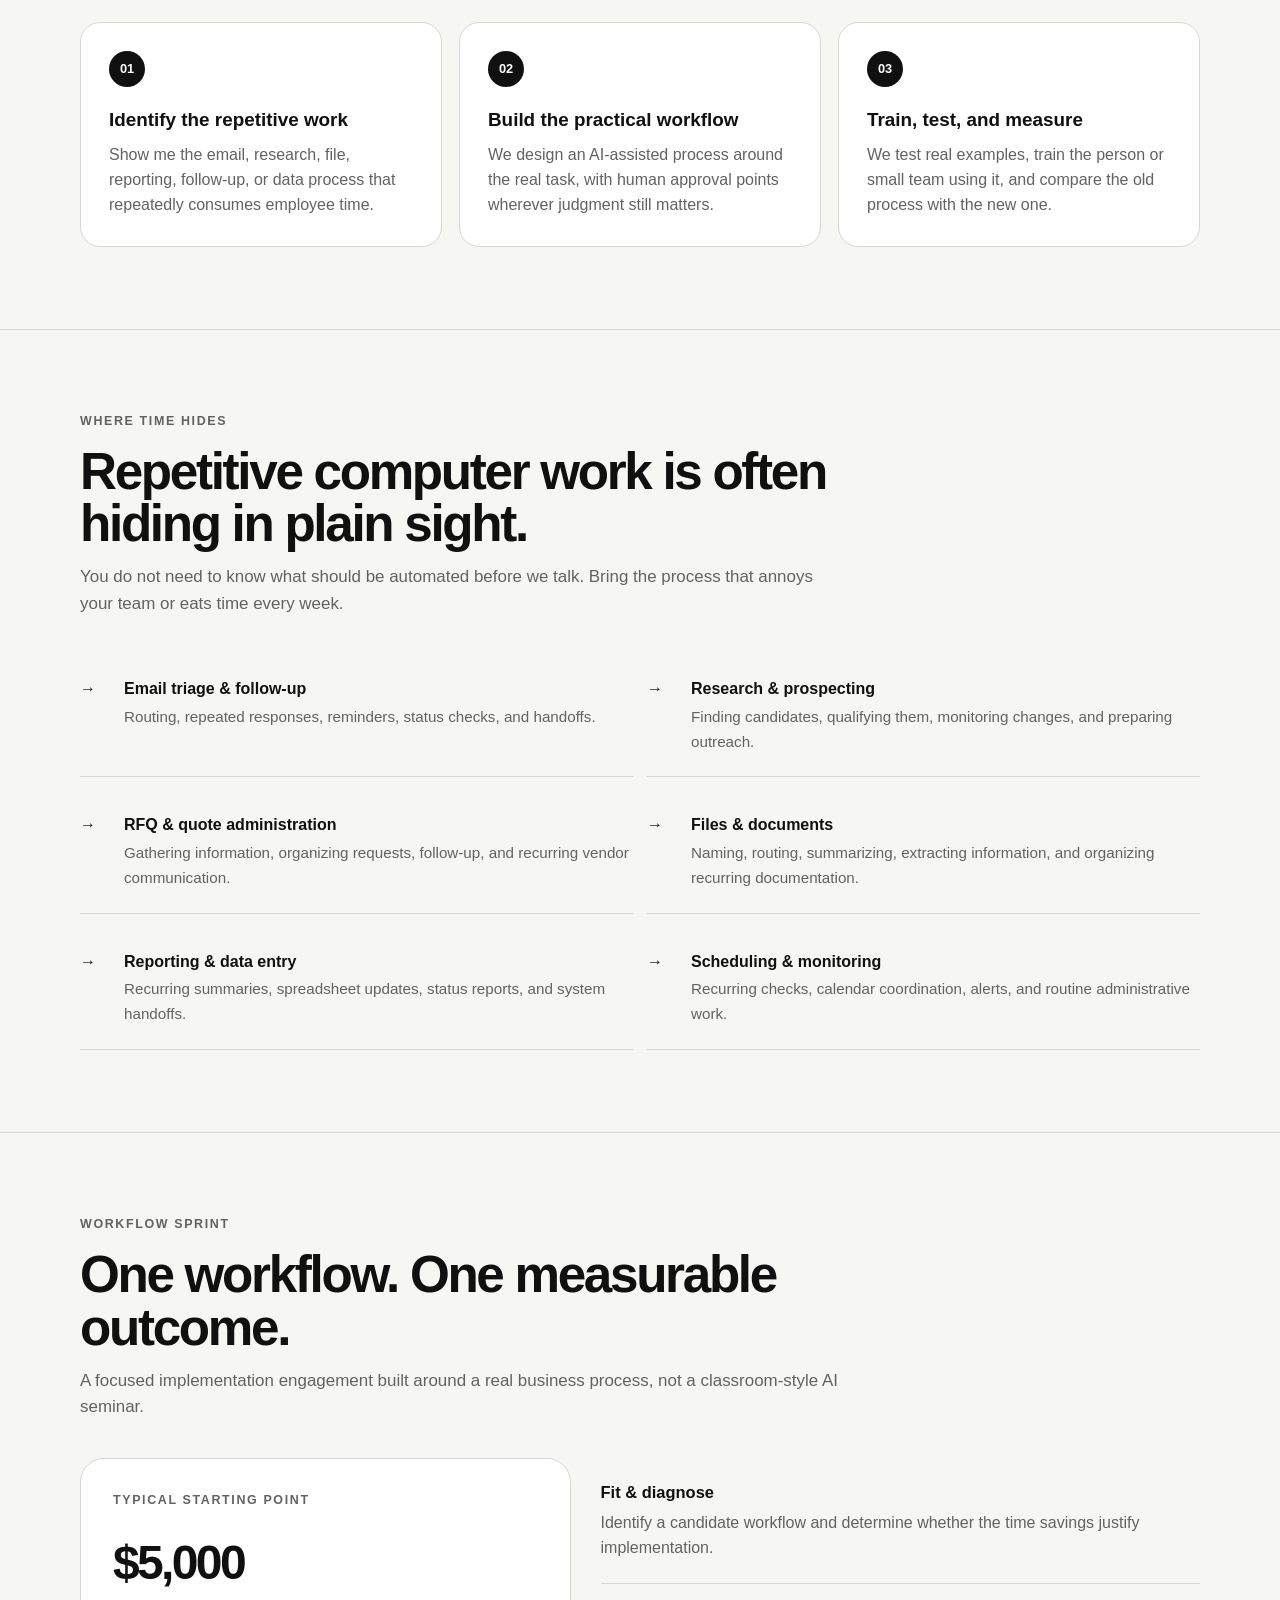
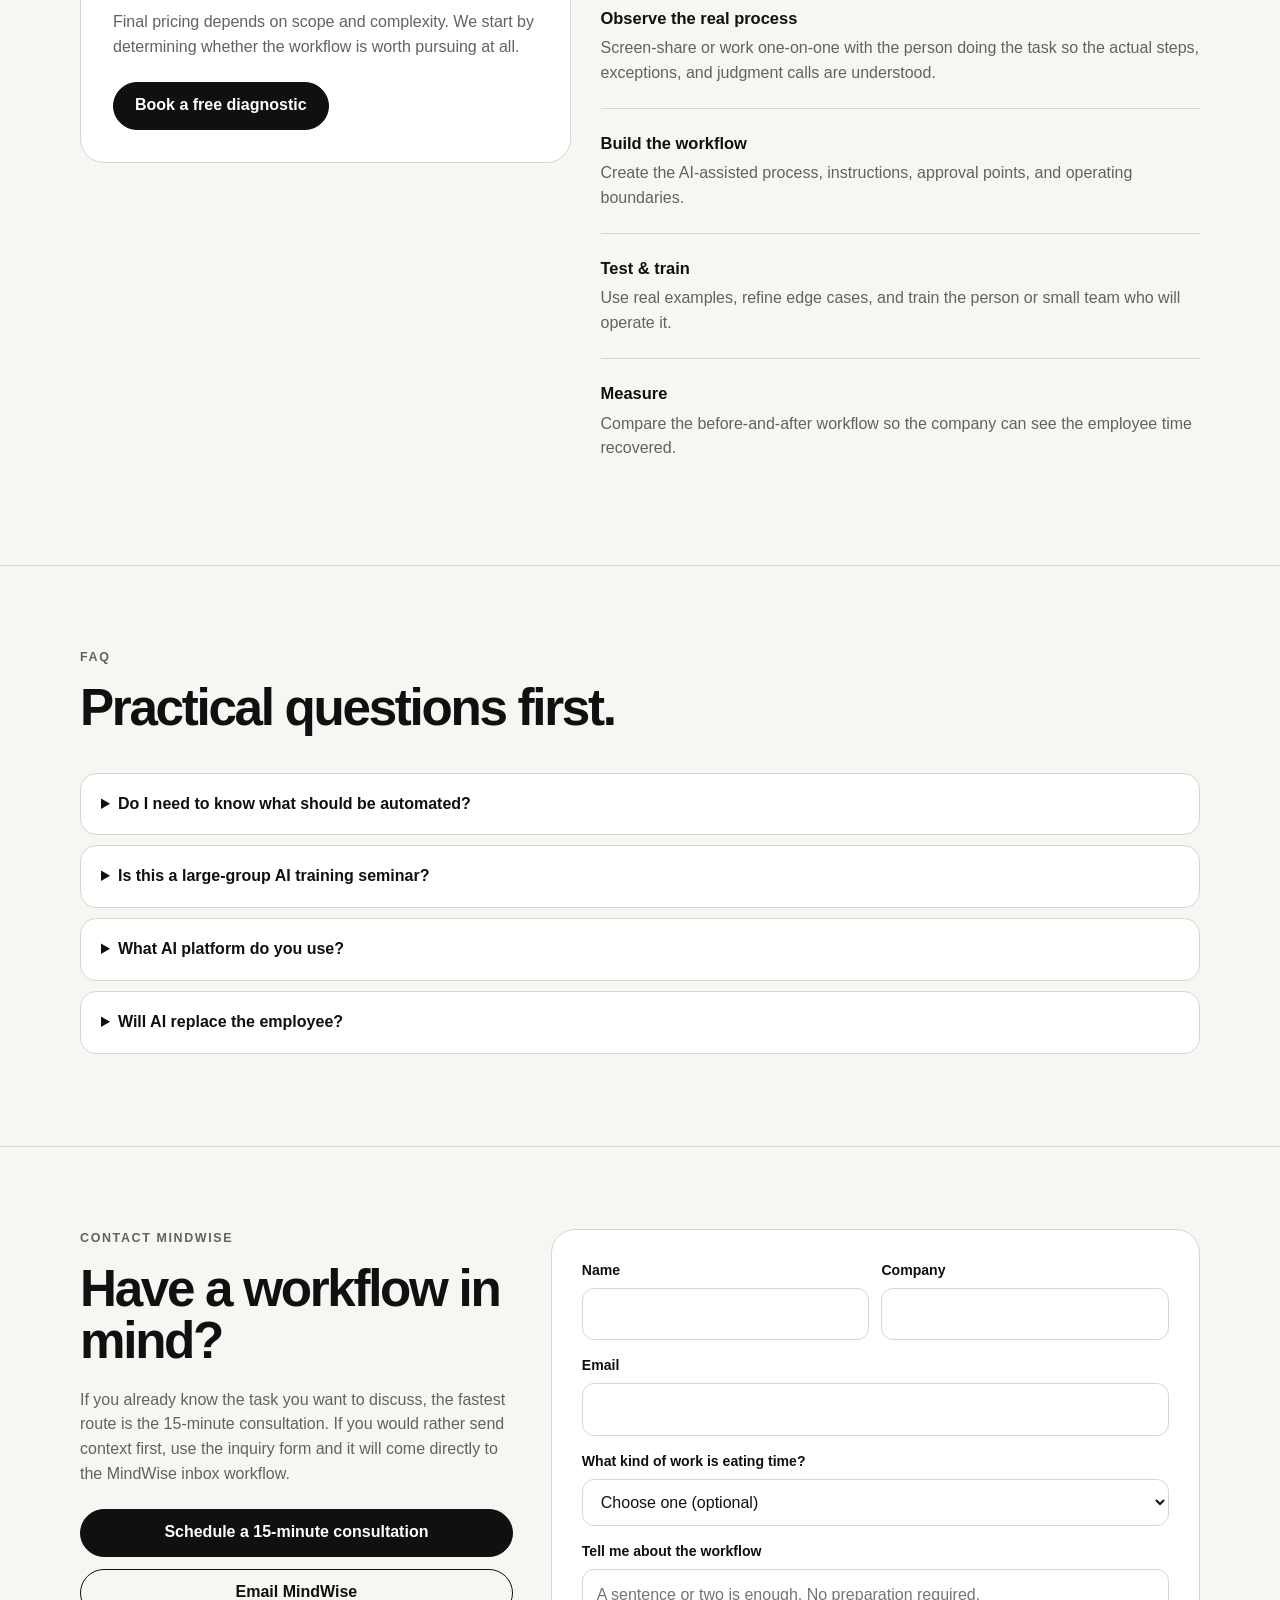
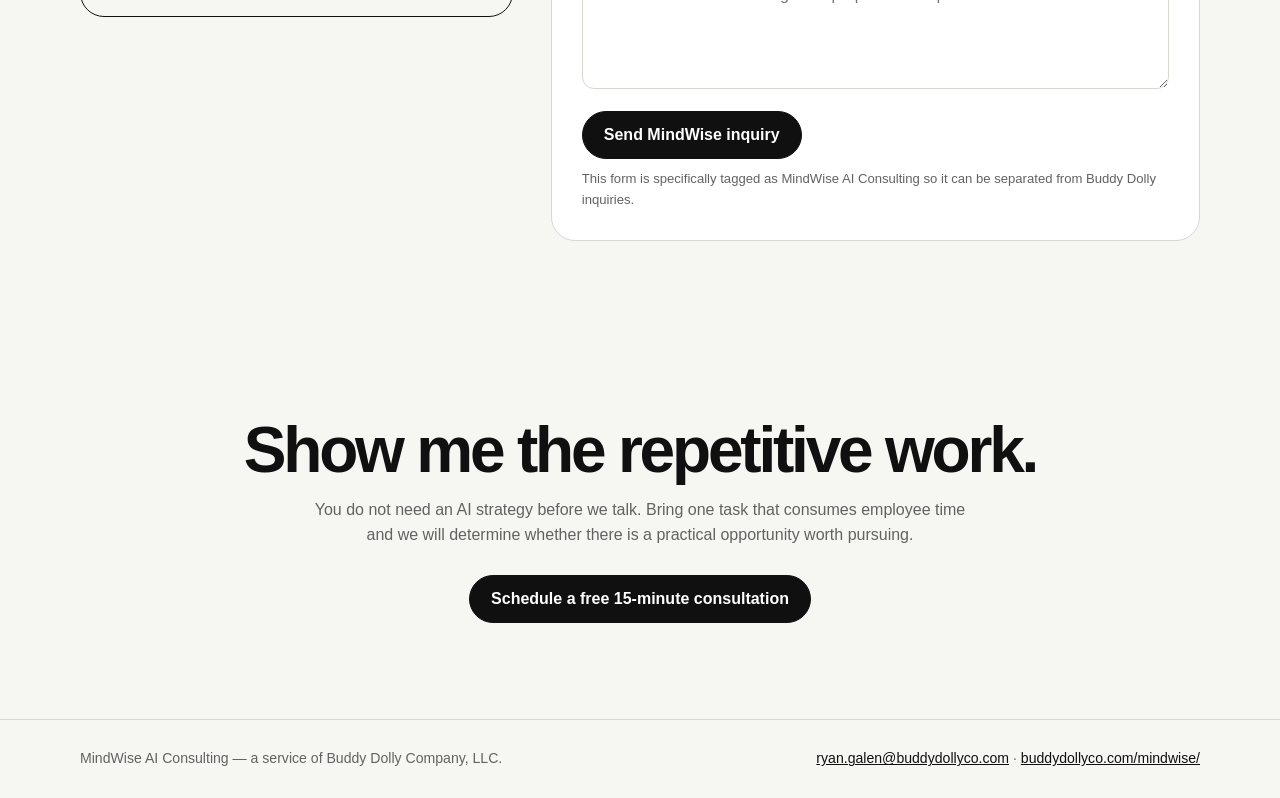
==== commit f4aeccf6: "Move labor economics section directly below hero" ====
--- a/mindwise/index.html
+++ b/mindwise/index.html
@@ -10,14 +10,12 @@
 <style>
 :root{--bg:#f6f6f3;--paper:#fff;--ink:#101010;--muted:#626262;--soft:#ecece8;--line:#d7d7d2;--dark:#171717;--max:1120px}
 *{box-sizing:border-box;margin:0;padding:0}html{scroll-behavior:smooth}body{font-family:Arial,Helvetica,sans-serif;background:var(--bg);color:var(--ink);line-height:1.55}a{color:inherit}.container{width:min(92%,var(--max));margin:0 auto}
+main{display:flex;flex-direction:column}.hero{order:0}.roi{order:1}#how{order:2}#opportunities{order:3}#sprint{order:4}#faq{order:5}#contact{order:6}.cta{order:7}
 header{position:sticky;top:0;z-index:20;background:rgba(246,246,243,.94);backdrop-filter:blur(12px);border-bottom:1px solid var(--line)}.nav{min-height:76px;display:flex;align-items:center;justify-content:space-between;gap:28px}.brand{display:flex;align-items:center;gap:14px;text-decoration:none}.brand-mark{width:102px;height:58px;display:block}.brand-copy{line-height:1.08}.brand-copy strong{display:block;font-size:1rem;letter-spacing:.02em}.brand-copy span{color:var(--muted);font-size:.76rem}nav{display:flex;gap:24px;align-items:center}nav a{text-decoration:none;color:var(--muted);font-size:.92rem}nav a:hover{color:var(--ink)}
 .button{display:inline-flex;align-items:center;justify-content:center;min-height:48px;padding:0 21px;border-radius:999px;text-decoration:none;font-weight:700;border:1px solid var(--ink);transition:.18s ease;cursor:pointer;font-size:1rem}.button.primary{background:var(--ink);color:#fff}.button.primary:hover{background:#303030}.button.secondary{background:transparent;color:var(--ink)}.button.secondary:hover{background:var(--soft)}
 .hero{padding:100px 0 82px}.hero-grid{display:grid;grid-template-columns:1.18fr .82fr;gap:64px;align-items:center}.eyebrow{text-transform:uppercase;letter-spacing:.13em;font-size:.78rem;font-weight:800;color:var(--muted);margin-bottom:15px}h1{font-size:clamp(3rem,7vw,6.2rem);line-height:.95;letter-spacing:-.055em;max-width:850px;margin-bottom:24px}.hero-copy{font-size:1.14rem;color:var(--muted);max-width:690px;margin-bottom:31px}.actions{display:flex;gap:12px;flex-wrap:wrap}
 .mark-panel{background:var(--dark);border-radius:28px;min-height:410px;display:flex;flex-direction:column;justify-content:center;align-items:center;padding:46px;color:#fff;text-align:center;box-shadow:0 22px 70px rgba(0,0,0,.14)}.hero-mark{width:min(100%,360px);height:auto;margin-bottom:28px}.mark-panel .tagline{font-size:1.55rem;font-weight:800;letter-spacing:-.02em}.mark-panel small{margin-top:8px;color:#bdbdbd}
-/* CAD-derived geometry. Explicit screen-space weights: header 2/4.5/3 px; hero 4/9/6 px. */
-.logo-m,.logo-w,.logo-i{fill:none;stroke-linejoin:miter;stroke-linecap:square;vector-effect:non-scaling-stroke}
-.logo-m{stroke:#111;stroke-width:2px}.logo-w{stroke:#707070;stroke-width:4.5px}.logo-i{stroke:#383838;stroke-width:3px}
-.mark-panel .logo-m{stroke:#f2f2f2;stroke-width:4px}.mark-panel .logo-w{stroke:#9d9d9d;stroke-width:9px}.mark-panel .logo-i{stroke:#d6d6d6;stroke-width:6px}
+.logo-m,.logo-w,.logo-i{fill:none;stroke-linejoin:miter;stroke-linecap:square;vector-effect:non-scaling-stroke}.logo-m{stroke:#111;stroke-width:2px}.logo-w{stroke:#707070;stroke-width:4.5px}.logo-i{stroke:#383838;stroke-width:3px}.mark-panel .logo-m{stroke:#f2f2f2;stroke-width:4px}.mark-panel .logo-w{stroke:#9d9d9d;stroke-width:9px}.mark-panel .logo-i{stroke:#d6d6d6;stroke-width:6px}
 section{padding:82px 0;border-top:1px solid var(--line)}.section-head{max-width:760px;margin-bottom:38px}.section-head h2{font-size:clamp(2rem,4vw,3.55rem);line-height:1.02;letter-spacing:-.045em;margin-bottom:14px}.section-head p{color:var(--muted);font-size:1.06rem}.cards{display:grid;grid-template-columns:repeat(3,1fr);gap:17px}.card{background:var(--paper);border:1px solid var(--line);border-radius:20px;padding:28px}.num{display:inline-flex;width:36px;height:36px;align-items:center;justify-content:center;border-radius:50%;background:var(--ink);color:#fff;font-size:.8rem;font-weight:800;margin-bottom:18px}.card h3{font-size:1.18rem;margin-bottom:9px}.card p{color:var(--muted)}
 .workflow-grid{display:grid;grid-template-columns:repeat(2,1fr);gap:14px}.workflow-item{padding:22px 0;border-bottom:1px solid var(--line);display:grid;grid-template-columns:32px 1fr;gap:12px}.workflow-item strong{display:block;margin-bottom:3px}.workflow-item span{color:var(--muted);font-size:.95rem}
 .roi{background:var(--dark);color:#fff}.roi .section-head p{color:#bdbdbd}.roi-grid{display:grid;grid-template-columns:repeat(4,1fr);gap:12px}.metric{border:1px solid rgba(255,255,255,.16);background:rgba(255,255,255,.045);border-radius:20px;padding:25px}.metric .big{font-size:clamp(2rem,4vw,3.1rem);font-weight:800;letter-spacing:-.05em}.metric .label{color:#c9c9c9;margin-top:7px;font-size:.91rem}.metric.cost{background:#fff;color:#111}.metric.cost .label{color:#666}.roi-note{margin-top:17px;color:#a9a9a9;font-size:.82rem}
